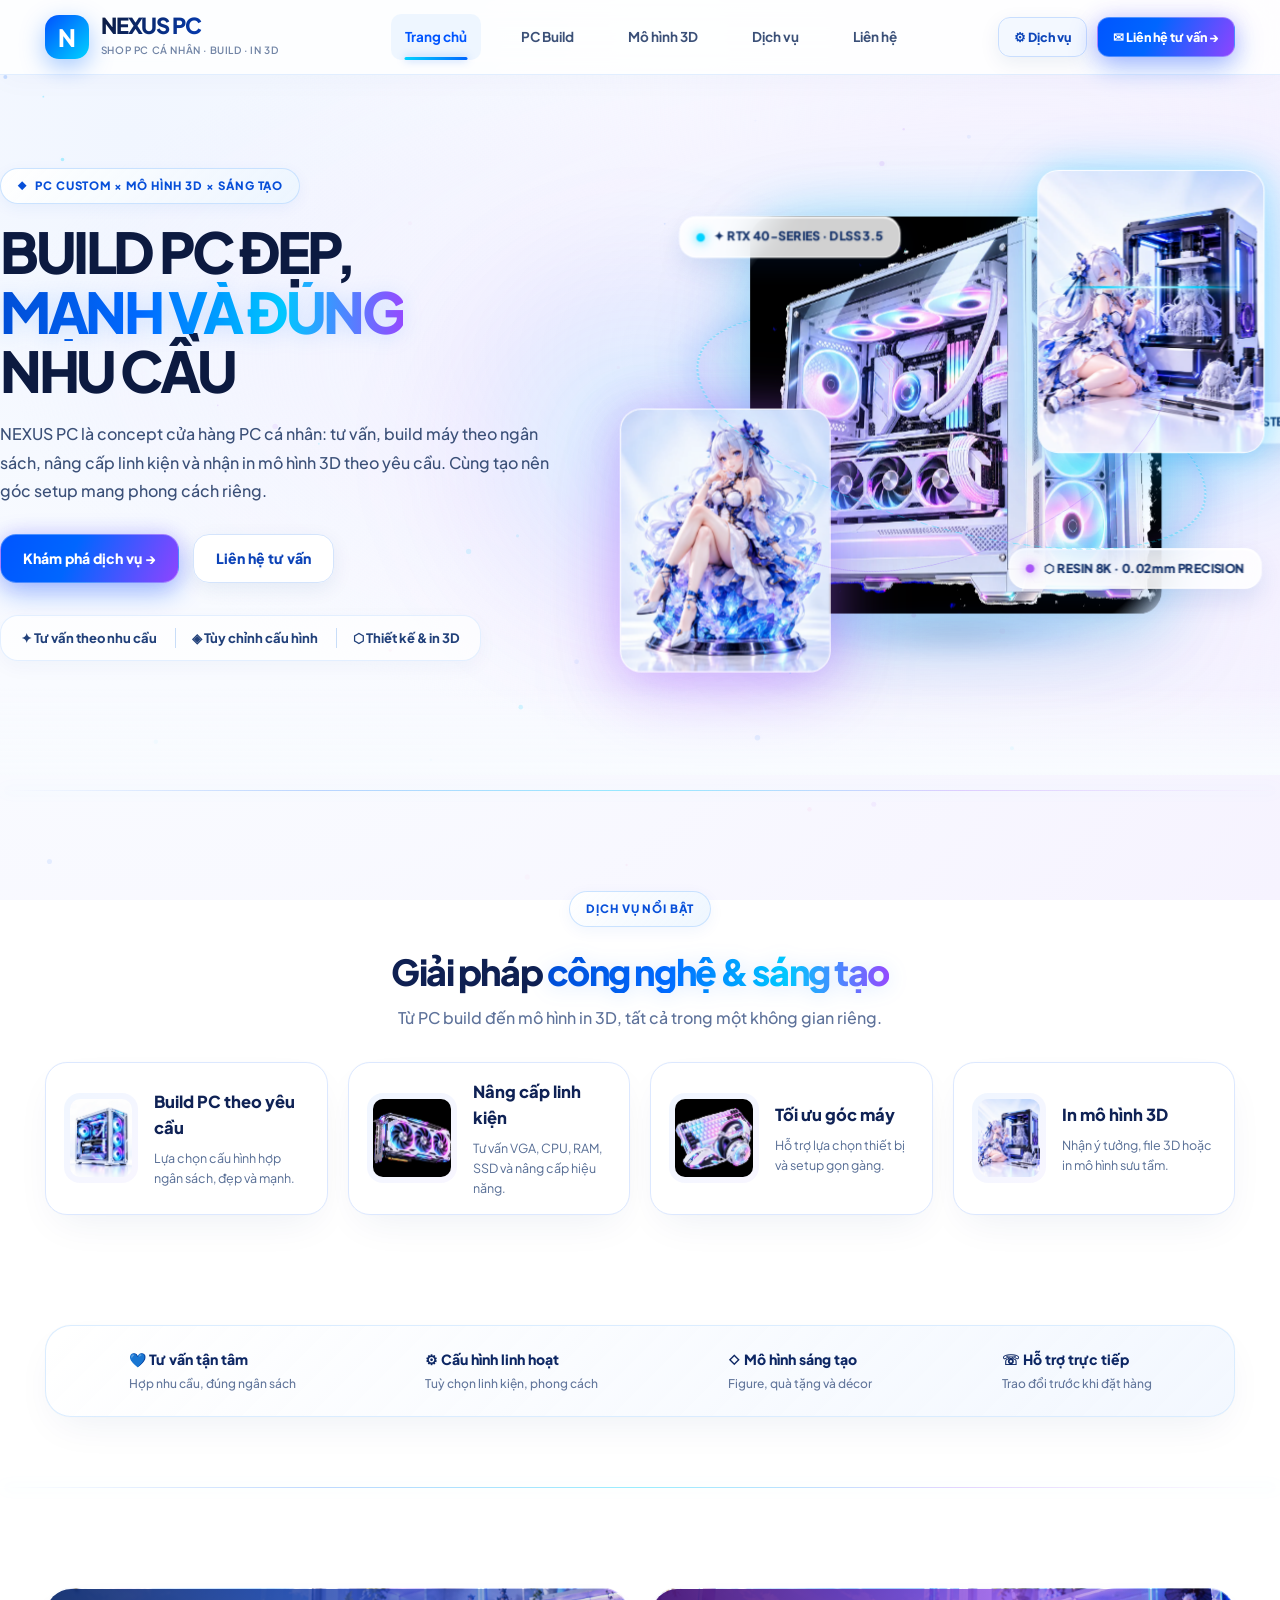
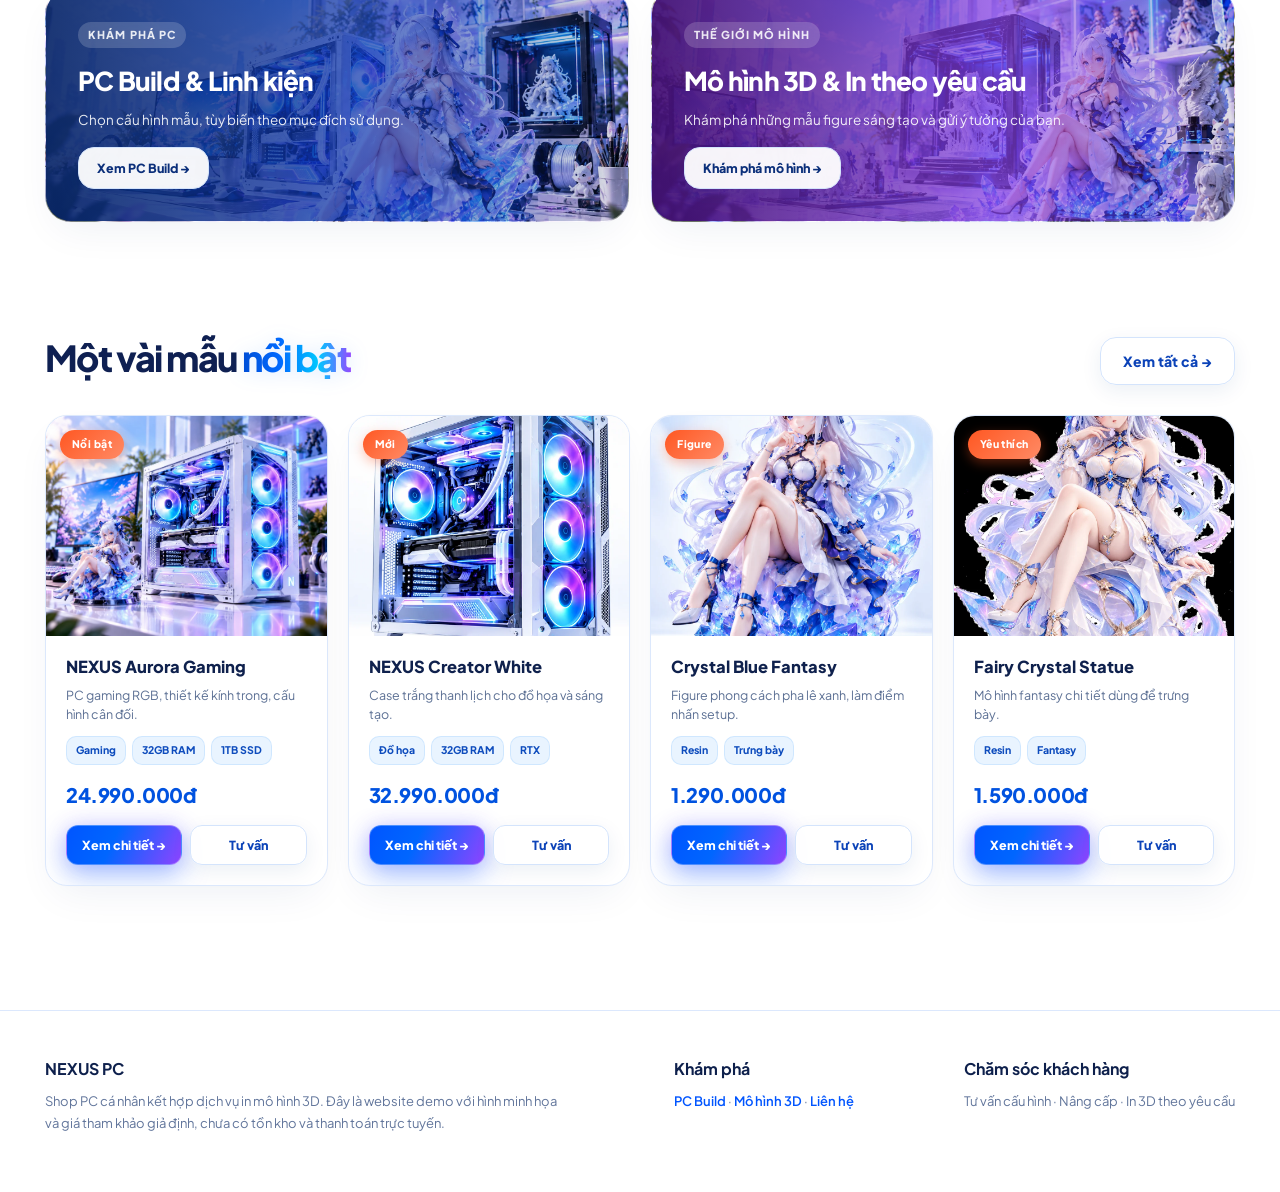
==== index.html @ 9067f003 "first commit" ====
<!doctype html><html lang="vi"><head><meta charset="utf-8"><meta name="viewport" content="width=device-width,initial-scale=1"><title>NEXUS PC | home</title><link rel="stylesheet" href="style.css"></head><body data-page="home"><script src="app.js" defer></script></body></html>
---- style.css ----
@import url('https://fonts.googleapis.com/css2?family=Plus+Jakarta+Sans:wght@400;500;600;700;800;900&family=Inter:wght@400;500;600;700;800&display=swap');

:root {
  --navy: #0d1b3e;
  --blue: #0066ff;
  --cyan: #00d2ff;
  --purple: #9055ff;
  --pink: #f472b6;
  --ink: #111d42;
  --muted: #5e729a;
  --line: #dbe7fb;
  --line-light: rgba(220, 235, 255, 0.7);
  --bg: #f8fbff;
  --white: #ffffff;
  --glass-bg: rgba(255, 255, 255, 0.78);
  --glass-border: rgba(255, 255, 255, 0.9);
  --glow-blue: rgba(0, 102, 255, 0.16);
  --glow-cyan: rgba(0, 210, 255, 0.2);
  --glow-purple: rgba(144, 85, 255, 0.16);
  --card-shadow: 0 16px 40px -12px rgba(18, 54, 116, 0.08), 0 0 1px rgba(18, 54, 116, 0.1);
  --card-hover-shadow: 0 28px 60px -15px rgba(0, 102, 255, 0.18), 0 0 25px rgba(0, 210, 255, 0.15);
}

* {
  box-sizing: border-box;
}

html {
  scroll-behavior: smooth;
}

body {
  margin: 0;
  font: 15px/1.6 'Plus Jakarta Sans', 'Inter', -apple-system, BlinkMacSystemFont, sans-serif;
  color: var(--ink);
  background: radial-gradient(circle at 10% 15%, #f1f6ff 0%, #f9fbff 40%, #f6f3ff 100%);
  background-attachment: fixed;
  overflow-x: hidden;
  position: relative;
  min-height: 100vh;
}

/* Background Canvas & Ambient Light */
#canvasParticles {
  position: fixed;
  top: 0;
  left: 0;
  width: 100%;
  height: 100%;
  pointer-events: none;
  z-index: 0;
  opacity: 0.85;
}

.ambient-spotlight {
  position: fixed;
  top: 0;
  left: 0;
  width: 500px;
  height: 500px;
  border-radius: 50%;
  pointer-events: none;
  background: radial-gradient(circle, rgba(0, 210, 255, 0.12) 0%, rgba(144, 85, 255, 0.06) 45%, transparent 70%);
  transform: translate(-50%, -50%);
  filter: blur(40px);
  z-index: 1;
  transition: opacity 0.5s ease;
  will-change: transform;
}

/* Scroll Progress Bar */
.scroll-progress-bar {
  position: absolute;
  bottom: 0;
  left: 0;
  height: 2.5px;
  width: 0%;
  background: linear-gradient(90deg, #00d2ff, #0066ff, #9055ff, #f472b6);
  z-index: 101;
  transition: width 0.1s ease-out;
  box-shadow: 0 0 10px rgba(0, 210, 255, 0.6);
}

a {
  color: inherit;
  text-decoration: none;
}

button, input, select, textarea {
  font: inherit;
}

button {
  cursor: pointer;
}

button:disabled {
  opacity: 0.5;
  cursor: default;
}

.container {
  max-width: 1480px;
  width: 93%;
  margin: auto;
  position: relative;
  z-index: 2;
}

/* HEADER & NAVBAR */
header {
  position: sticky;
  top: 0;
  z-index: 99;
  background: rgba(255, 255, 255, 0.82);
  backdrop-filter: blur(24px) saturate(180%);
  -webkit-backdrop-filter: blur(24px) saturate(180%);
  border-bottom: 1px solid rgba(220, 235, 255, 0.85);
  transition: all 0.3s ease;
  box-shadow: 0 4px 30px rgba(0, 50, 150, 0.03);
}

header.scrolled {
  background: rgba(255, 255, 255, 0.92);
  box-shadow: 0 10px 35px rgba(0, 60, 180, 0.06);
  border-bottom-color: rgba(200, 225, 255, 0.9);
}

.nav {
  display: flex;
  align-items: center;
  gap: 28px;
  min-height: 74px;
}

.logo {
  display: flex;
  align-items: center;
  gap: 12px;
  min-width: 260px;
  position: relative;
}

.logoicon {
  height: 44px;
  width: 44px;
  border-radius: 14px;
  display: grid;
  place-items: center;
  color: #fff;
  background: linear-gradient(135deg, #0051ff, #00d2ff);
  font-size: 24px;
  font-weight: 900;
  box-shadow: 0 8px 24px rgba(0, 102, 255, 0.35);
  position: relative;
  overflow: hidden;
  transition: transform 0.4s cubic-bezier(0.2, 0.8, 0.2, 1), box-shadow 0.4s ease;
}

.logoicon::after {
  content: '';
  position: absolute;
  top: -50%;
  left: -50%;
  width: 200%;
  height: 200%;
  background: linear-gradient(45deg, transparent, rgba(255, 255, 255, 0.4), transparent);
  transform: rotate(45deg) translateY(-100%);
  transition: transform 0.6s ease;
}

.logo:hover .logoicon {
  transform: scale(1.06) rotate(-3deg);
  box-shadow: 0 12px 30px rgba(0, 102, 255, 0.5);
}

.logo:hover .logoicon::after {
  transform: rotate(45deg) translateY(100%);
}

.logo b {
  display: block;
  font-size: 22px;
  line-height: 1;
  font-weight: 900;
  letter-spacing: -0.05em;
  background: linear-gradient(110deg, #0d1b3e 0%, #0051ff 100%);
  -webkit-background-clip: text;
  background-clip: text;
  color: transparent;
}

.logo small {
  font-size: 10px;
  letter-spacing: 0.06em;
  color: #7184a5;
  white-space: nowrap;
  font-weight: 600;
}

.links {
  display: flex;
  gap: 26px;
  flex: 1;
  align-items: center;
  justify-content: center;
}

.links a {
  font-size: 13.5px;
  font-weight: 700;
  white-space: nowrap;
  padding: 12px 14px;
  border-radius: 10px;
  position: relative;
  color: #3b5078;
  transition: all 0.25s cubic-bezier(0.2, 0.8, 0.2, 1);
}

.links a::after {
  content: '';
  position: absolute;
  left: 50%;
  bottom: 0px;
  width: 0%;
  height: 2.5px;
  border-radius: 3px;
  background: linear-gradient(90deg, #00d2ff, #0066ff);
  transition: all 0.3s cubic-bezier(0.2, 0.8, 0.2, 1);
  transform: translateX(-50%);
}

.links a:hover {
  color: #0055ff;
  background: rgba(235, 245, 255, 0.6);
}

.links a:hover::after {
  width: 60%;
}

.links a.active {
  color: #0055ff;
  background: rgba(235, 245, 255, 0.85);
}

.links a.active::after {
  width: 70%;
  box-shadow: 0 0 8px rgba(0, 102, 255, 0.4);
}

.nav-actions {
  display: flex;
  gap: 10px;
  align-items: center;
}

/* BUTTONS & PILLS */
.btn, .pill {
  display: inline-flex;
  gap: 10px;
  align-items: center;
  justify-content: center;
  border-radius: 16px;
  padding: 12px 22px;
  font-weight: 800;
  font-size: 14px;
  border: 1px solid #d4e4fc;
  color: #0c43b8;
  background: rgba(255, 255, 255, 0.95);
  box-shadow: 0 6px 20px rgba(18, 60, 130, 0.08);
  transition: all 0.35s cubic-bezier(0.16, 1, 0.3, 1);
  white-space: nowrap;
  position: relative;
  overflow: hidden;
}

.btn::before, .pill::before {
  content: '';
  position: absolute;
  top: 0;
  left: -100%;
  width: 60%;
  height: 100%;
  background: linear-gradient(90deg, transparent, rgba(255, 255, 255, 0.6), transparent);
  transform: skewX(-25deg);
  transition: left 0.75s ease;
}

.btn:hover::before, .pill:hover::before {
  left: 150%;
}

.btn.primary {
  border: 1px solid rgba(255, 255, 255, 0.3);
  color: #fff;
  background: linear-gradient(115deg, #0055ff 0%, #0066ff 40%, #8e44ff 100%);
  box-shadow: 0 10px 28px rgba(0, 90, 255, 0.35), 0 0 20px rgba(142, 68, 255, 0.2);
}

.btn.primary:hover {
  transform: translateY(-3px) scale(1.02);
  box-shadow: 0 16px 36px rgba(0, 90, 255, 0.45), 0 0 28px rgba(142, 68, 255, 0.35);
  background: linear-gradient(115deg, #004ee6 0%, #0060f6 40%, #9a54ff 100%);
}

.btn.secondary {
  background: rgba(243, 248, 255, 0.95);
  color: #0d46ba;
  border-color: #c9defe;
}

.btn.secondary:hover {
  background: #ffffff;
  border-color: #0066ff;
  color: #0052e0;
  box-shadow: 0 10px 25px rgba(0, 102, 255, 0.15);
  transform: translateY(-2px);
}

.btn:hover, .pill:hover {
  transform: translateY(-3px);
  box-shadow: 0 12px 28px rgba(20, 75, 175, 0.16);
}

.small {
  padding: 9px 15px;
  font-size: 12.5px;
  border-radius: 12px;
}

.rounded {
  border-radius: 40px;
}

/* TYPOGRAPHY */
h1, h2, h3, h4, p {
  margin-top: 0;
}

h1 {
  font-weight: 900;
  letter-spacing: -0.06em;
  line-height: 1.05;
  font-size: clamp(38px, 4.4vw, 68px);
  margin-bottom: 20px;
  color: #0c1a40;
}

h1 .gradient, h2 .gradient {
  background: linear-gradient(90deg, #004ed6 0%, #006aff 35%, #00c8ff 70%, #944aff 100%);
  -webkit-background-clip: text;
  background-clip: text;
  color: transparent;
  display: inline-block;
  filter: drop-shadow(0 2px 10px rgba(0, 106, 255, 0.15));
}

h2 {
  font-size: clamp(28px, 2.8vw, 44px);
  font-weight: 900;
  line-height: 1.15;
  letter-spacing: -0.04em;
  margin: 6px 0 12px;
  color: #0f2052;
}

.eyebrow {
  display: inline-flex;
  align-items: center;
  gap: 7px;
  font-size: 11.5px;
  font-weight: 800;
  letter-spacing: 0.08em;
  color: #074fd9;
  background: linear-gradient(135deg, rgba(255, 255, 255, 0.95), rgba(235, 245, 255, 0.85));
  border: 1px solid rgba(190, 220, 255, 0.8);
  padding: 8px 16px;
  border-radius: 30px;
  margin-bottom: 18px;
  box-shadow: 0 4px 15px rgba(0, 80, 220, 0.06);
  backdrop-filter: blur(10px);
}

/* HERO SECTION - 3D ANTI-GRAVITY SHOWCASE */
.hero {
  position: relative;
  min-height: 680px;
  display: flex;
  align-items: center;
  overflow: hidden;
  background: radial-gradient(ellipse at 80% 40%, rgba(215, 238, 255, 0.6) 0%, rgba(240, 235, 255, 0.4) 40%, rgba(248, 251, 255, 0) 70%);
}

.hero::after {
  content: '';
  position: absolute;
  bottom: 0;
  left: 0;
  right: 0;
  height: 90px;
  background: linear-gradient(to top, var(--bg) 0%, transparent 100%);
  pointer-events: none;
  z-index: 4;
}

.hero.inner {
  min-height: 380px;
  background-size: cover;
  background-position: center;
}

.hero.inner::before {
  content: '';
  position: absolute;
  inset: 0;
  background: linear-gradient(90deg, #f8fbfff5 0%, #f8fbffdd 40%, rgba(255, 255, 255, 0.4) 100%);
  z-index: 1;
}

.hero-content {
  position: relative;
  z-index: 3;
  width: 100%;
  display: grid;
  grid-template-columns: 1.05fr 1.15fr;
  align-items: center;
  gap: 40px;
  min-height: inherit;
  padding: 50px 0 70px;
}

.hero.inner .hero-content {
  display: block;
}

.hero-copy {
  max-width: 620px;
  position: relative;
  z-index: 5;
}

.hero-copy > p {
  font-size: 16px;
  max-width: 580px;
  color: #3b5078;
  font-weight: 500;
  line-height: 1.8;
  margin-bottom: 24px;
}

.hero-actions {
  display: flex;
  gap: 14px;
  flex-wrap: wrap;
  margin: 28px 0 32px;
}

.metrics {
  display: flex;
  gap: 16px;
  flex-wrap: wrap;
  background: rgba(255, 255, 255, 0.65);
  backdrop-filter: blur(12px);
  border: 1px solid rgba(220, 235, 255, 0.8);
  padding: 12px 20px;
  border-radius: 18px;
  box-shadow: 0 6px 20px rgba(0, 50, 150, 0.04);
  width: fit-content;
}

.metric {
  padding-right: 18px;
  border-right: 1px solid #c8ddf8;
  color: #21407a;
  font-weight: 750;
  font-size: 13px;
  display: flex;
  align-items: center;
  gap: 6px;
}

.metric:last-child {
  border: 0;
  padding-right: 0;
}

/* 3D STAGE & FLOATING OBJECTS */
.hero-stage-wrapper {
  position: relative;
  width: 100%;
  height: 580px;
  perspective: 1400px;
  display: flex;
  align-items: center;
  justify-content: center;
  user-select: none;
}

.hero-3d-scene {
  position: relative;
  width: 100%;
  height: 100%;
  transform-style: preserve-3d;
  transition: transform 0.2s cubic-bezier(0.2, 0.8, 0.2, 1);
  will-change: transform;
}

/* Orbital Rings & Ambient Energy */
.orbit-halo {
  position: absolute;
  top: 50%;
  left: 50%;
  transform: translate(-50%, -50%) rotateX(68deg) rotateY(15deg);
  width: 520px;
  height: 520px;
  border-radius: 50%;
  border: 2px dashed rgba(0, 210, 255, 0.35);
  box-shadow: 0 0 40px rgba(0, 102, 255, 0.15), inset 0 0 30px rgba(144, 85, 255, 0.15);
  animation: orbitRotate 28s linear infinite;
  pointer-events: none;
}

.orbit-halo-2 {
  position: absolute;
  top: 50%;
  left: 50%;
  transform: translate(-50%, -50%) rotateX(55deg) rotateY(-20deg);
  width: 440px;
  height: 440px;
  border-radius: 50%;
  border: 1.5px solid rgba(144, 85, 255, 0.3);
  animation: orbitRotateRev 22s linear infinite;
  pointer-events: none;
}

.pedestal-glow {
  position: absolute;
  top: 65%;
  left: 50%;
  transform: translate(-50%, -50%);
  width: 380px;
  height: 140px;
  border-radius: 50%;
  background: radial-gradient(ellipse at center, rgba(0, 210, 255, 0.35) 0%, rgba(0, 102, 255, 0.2) 40%, rgba(144, 85, 255, 0.1) 60%, transparent 75%);
  filter: blur(25px);
  pointer-events: none;
  animation: pulseGlow 5s ease-in-out infinite;
}

@keyframes orbitRotate {
  0% { transform: translate(-50%, -50%) rotateX(68deg) rotateY(15deg) rotateZ(0deg); }
  100% { transform: translate(-50%, -50%) rotateX(68deg) rotateY(15deg) rotateZ(360deg); }
}

@keyframes orbitRotateRev {
  0% { transform: translate(-50%, -50%) rotateX(55deg) rotateY(-20deg) rotateZ(360deg); }
  100% { transform: translate(-50%, -50%) rotateX(55deg) rotateY(-20deg) rotateZ(0deg); }
}

@keyframes pulseGlow {
  0%, 100% { opacity: 0.6; transform: translate(-50%, -50%) scale(1); }
  50% { opacity: 0.95; transform: translate(-50%, -50%) scale(1.15); }
}

/* Floating Object 1: PC White RGB (Centerpiece) */
.stage-pc {
  position: absolute;
  top: 50%;
  left: 50%;
  transform: translate(-50%, -50%) translateZ(40px);
  width: 400px;
  z-index: 10;
  filter: drop-shadow(0 25px 45px rgba(0, 70, 180, 0.2)) drop-shadow(0 0 25px rgba(0, 210, 255, 0.3));
  animation: floatPC 6.5s ease-in-out infinite;
  pointer-events: auto;
  transition: filter 0.4s ease;
}

.stage-pc:hover {
  filter: drop-shadow(0 30px 50px rgba(0, 70, 180, 0.28)) drop-shadow(0 0 35px rgba(0, 210, 255, 0.5));
}

.stage-pc img {
  width: 100%;
  height: auto;
  display: block;
  border-radius: 22px;
  mask-image: radial-gradient(circle at center, black 88%, transparent 100%);
  -webkit-mask-image: radial-gradient(circle at center, black 88%, transparent 100%);
}

.pc-shadow {
  position: absolute;
  bottom: -35px;
  left: 50%;
  transform: translateX(-50%);
  width: 270px;
  height: 32px;
  border-radius: 50%;
  background: radial-gradient(ellipse at center, rgba(10, 45, 110, 0.24) 0%, rgba(0, 102, 255, 0.1) 50%, transparent 80%);
  filter: blur(12px);
  animation: shadowPulsePC 6.5s ease-in-out infinite;
  pointer-events: none;
}

@keyframes floatPC {
  0%, 100% { transform: translate(-50%, -50%) translateZ(40px) translateY(0px) rotate(0deg); }
  50% { transform: translate(-50%, -50%) translateZ(40px) translateY(-22px) rotate(1.2deg); }
}

@keyframes shadowPulsePC {
  0%, 100% { transform: translateX(-50%) scale(1); opacity: 0.6; }
  50% { transform: translateX(-50%) scale(0.78); opacity: 0.28; }
}

/* Floating Object 2: 3D Printer (Top Right) */
.stage-printer {
  position: absolute;
  top: 10%;
  right: 5%;
  width: 215px;
  z-index: 12;
  filter: drop-shadow(0 20px 35px rgba(0, 150, 255, 0.24)) drop-shadow(0 0 15px rgba(0, 210, 255, 0.3));
  animation: floatPrinter 7.5s ease-in-out infinite 0.7s;
  transform: translateZ(75px);
  pointer-events: auto;
  transition: transform 0.4s ease;
}

.stage-printer img {
  width: 100%;
  height: auto;
  border-radius: 20px;
  border: 1.5px solid rgba(255, 255, 255, 0.9);
  background: rgba(255, 255, 255, 0.5);
  backdrop-filter: blur(10px);
}

.laser-beam {
  position: absolute;
  top: 40%;
  left: 10%;
  right: 10%;
  height: 2px;
  background: linear-gradient(90deg, transparent, #00d2ff, #ffffff, #00d2ff, transparent);
  box-shadow: 0 0 14px #00d2ff, 0 0 5px #ffffff;
  animation: laserScan 2.5s ease-in-out infinite alternate;
  pointer-events: none;
}

@keyframes floatPrinter {
  0%, 100% { transform: translateZ(75px) translateY(0px) rotate(-1deg); }
  50% { transform: translateZ(75px) translateY(-18px) rotate(2deg); }
}

@keyframes laserScan {
  0% { top: 25%; opacity: 0.4; }
  100% { top: 75%; opacity: 0.95; }
}

/* Floating Object 3: Figure Mascot (Bottom Left Foreground) */
.stage-figure {
  position: absolute;
  bottom: 8%;
  left: 2%;
  width: 195px;
  z-index: 15;
  filter: drop-shadow(0 22px 38px rgba(144, 85, 255, 0.28)) drop-shadow(0 0 20px rgba(168, 85, 247, 0.3));
  animation: floatFigure 5.8s ease-in-out infinite 1.4s;
  transform: translateZ(105px);
  pointer-events: auto;
}

.stage-figure img {
  width: 100%;
  height: auto;
  border-radius: 20px;
  border: 1.5px solid rgba(255, 255, 255, 0.95);
  background: rgba(255, 255, 255, 0.6);
  backdrop-filter: blur(12px);
}

@keyframes floatFigure {
  0%, 100% { transform: translateZ(100px) translateY(0px) rotate(1deg); }
  50% { transform: translateZ(100px) translateY(-20px) rotate(-2deg); }
}

/* Floating Glass Badges */
.glass-badge {
  position: absolute;
  padding: 9px 15px;
  border-radius: 16px;
  background: rgba(255, 255, 255, 0.82);
  backdrop-filter: blur(16px);
  -webkit-backdrop-filter: blur(16px);
  border: 1px solid rgba(255, 255, 255, 0.95);
  box-shadow: 0 10px 25px rgba(0, 70, 180, 0.12), inset 0 1px 0 rgba(255, 255, 255, 1);
  display: flex;
  align-items: center;
  gap: 9px;
  font-size: 11.5px;
  font-weight: 800;
  color: #123068;
  z-index: 20;
  white-space: nowrap;
  pointer-events: auto;
  transition: transform 0.3s cubic-bezier(0.2, 0.8, 0.2, 1), box-shadow 0.3s ease;
}

.glass-badge:hover {
  transform: scale(1.08) translateZ(120px) !important;
  box-shadow: 0 16px 35px rgba(0, 102, 255, 0.22);
}

.status-dot {
  width: 8px;
  height: 8px;
  border-radius: 50%;
  background: #00d2ff;
  box-shadow: 0 0 10px #00d2ff;
  animation: pulseDot 2s infinite;
}

.status-dot.purple {
  background: #a855f7;
  box-shadow: 0 0 10px #a855f7;
}

.status-dot.green {
  background: #10b981;
  box-shadow: 0 0 10px #10b981;
}

@keyframes pulseDot {
  0%, 100% { opacity: 0.6; transform: scale(0.9); }
  50% { opacity: 1; transform: scale(1.25); }
}

.badge-1 {
  top: 18%;
  left: 10%;
  transform: translateZ(85px);
  animation: floatBadge1 6s ease-in-out infinite 0.2s;
}

.badge-2 {
  bottom: 22%;
  right: 6%;
  transform: translateZ(90px);
  animation: floatBadge2 6.8s ease-in-out infinite 1s;
}

.badge-3 {
  top: 48%;
  right: -2%;
  transform: translateZ(60px);
  animation: floatBadge3 7.2s ease-in-out infinite 0.5s;
}

@keyframes floatBadge1 {
  0%, 100% { transform: translateZ(85px) translateY(0px); }
  50% { transform: translateZ(85px) translateY(-14px); }
}

@keyframes floatBadge2 {
  0%, 100% { transform: translateZ(90px) translateY(0px); }
  50% { transform: translateZ(90px) translateY(-16px); }
}

@keyframes floatBadge3 {
  0%, 100% { transform: translateZ(60px) translateY(0px); }
  50% { transform: translateZ(60px) translateY(-12px); }
}

/* SECTION STYLES & CINEMATIC REVEAL */
.section {
  padding: 55px 0;
  position: relative;
  z-index: 2;
}

.section.center {
  text-align: center;
}

.section-sub {
  color: var(--muted);
  margin: 8px 0 32px;
  font-size: 16px;
  font-weight: 500;
}

/* Section divider beam */
.section-beam {
  width: 100%;
  height: 1px;
  background: linear-gradient(90deg, transparent, rgba(0, 102, 255, 0.25), rgba(0, 210, 255, 0.4), rgba(144, 85, 255, 0.25), transparent);
  margin: 15px auto 45px;
  box-shadow: 0 0 15px rgba(0, 210, 255, 0.2);
}

.surface {
  border: 1px solid rgba(224, 236, 255, 0.85);
  border-radius: 26px;
  background: rgba(255, 255, 255, 0.84);
  box-shadow: var(--card-shadow);
  backdrop-filter: blur(20px);
  -webkit-backdrop-filter: blur(20px);
  transition: transform 0.4s cubic-bezier(0.16, 1, 0.3, 1), box-shadow 0.4s ease, border-color 0.4s ease;
  position: relative;
  overflow: hidden;
}

/* Spotlight shine effect on cards */
.surface::after, .service::after, .product::after {
  content: '';
  position: absolute;
  top: var(--mouse-y, -1000px);
  left: var(--mouse-x, -1000px);
  width: 400px;
  height: 400px;
  background: radial-gradient(circle, rgba(255, 255, 255, 0.5) 0%, rgba(0, 210, 255, 0.08) 35%, transparent 70%);
  transform: translate(-50%, -50%);
  pointer-events: none;
  opacity: 0;
  transition: opacity 0.3s ease;
  z-index: 3;
}

.surface:hover::after, .service:hover::after, .product:hover::after {
  opacity: 1;
}

.title-row {
  display: flex;
  align-items: center;
  justify-content: space-between;
  gap: 14px;
  margin-bottom: 24px;
}

.title-row p {
  color: var(--muted);
  margin: 0;
}

/* GRIDS */
.grid4 {
  display: grid;
  grid-template-columns: repeat(4, minmax(0, 1fr));
  gap: 20px;
}

.grid3 {
  display: grid;
  grid-template-columns: repeat(3, minmax(0, 1fr));
  gap: 22px;
}

/* SERVICES CARD */
.service {
  display: flex;
  gap: 16px;
  align-items: center;
  text-align: left;
  padding: 16px 18px;
  border-radius: 22px;
  background: rgba(255, 255, 255, 0.88);
  min-height: 140px;
  border: 1px solid #dce8ff;
  box-shadow: var(--card-shadow);
  backdrop-filter: blur(16px);
  transition: transform 0.35s cubic-bezier(0.16, 1, 0.3, 1), box-shadow 0.35s ease, border-color 0.35s ease;
  position: relative;
  overflow: hidden;
  transform-style: preserve-3d;
}

.service:hover {
  transform: translateY(-8px) scale(1.015);
  box-shadow: var(--card-hover-shadow);
  border-color: rgba(0, 150, 255, 0.4);
}

.service img {
  width: 96px;
  height: 90px;
  object-fit: contain;
  border-radius: 16px;
  background: linear-gradient(135deg, #f0f6ff, #f8f6ff);
  padding: 6px;
  transition: transform 0.4s ease;
}

.service:hover img {
  transform: scale(1.1) rotate(-3deg);
}

.service h3 {
  font-size: 16.5px;
  margin: 0 0 6px;
  color: #0f2255;
  font-weight: 800;
}

.service p {
  font-size: 12.5px;
  line-height: 1.6;
  color: #556c94;
  margin: 0;
}

/* FEATURE STRIP */
.feature-strip {
  padding: 22px 30px;
  display: flex;
  justify-content: space-around;
  gap: 24px;
  flex-wrap: wrap;
  background: linear-gradient(135deg, rgba(255, 255, 255, 0.95), rgba(240, 246, 255, 0.8));
  border: 1px solid rgba(215, 235, 255, 0.9);
}

.feature-strip div {
  font-size: 14px;
  font-weight: 800;
  color: #0d2764;
  display: flex;
  flex-direction: column;
  gap: 4px;
}

.feature-strip span {
  display: block;
  font-size: 12px;
  color: #63779c;
  font-weight: 500;
}

/* BANNER PROMOS */
.banner-row {
  display: grid;
  grid-template-columns: 1fr 1fr;
  gap: 22px;
}

.promo {
  border-radius: 26px;
  min-height: 230px;
  background-size: cover;
  background-position: center;
  position: relative;
  overflow: hidden;
  color: #fff;
  padding: 32px;
  display: flex;
  align-items: flex-end;
  border: 1px solid rgba(255, 255, 255, 0.4);
  box-shadow: var(--card-shadow);
  transition: transform 0.45s cubic-bezier(0.16, 1, 0.3, 1), box-shadow 0.45s ease;
}

.promo:hover {
  transform: translateY(-6px) scale(1.015);
  box-shadow: 0 25px 50px rgba(10, 40, 110, 0.22);
}

.promo::before {
  content: '';
  position: absolute;
  inset: 0;
  background: linear-gradient(90deg, rgba(8, 38, 105, 0.92) 0%, rgba(15, 55, 175, 0.72) 55%, rgba(0, 0, 0, 0.1) 100%);
  transition: opacity 0.4s ease;
}

.promo:nth-child(2)::before {
  background: linear-gradient(90deg, rgba(65, 15, 115, 0.94) 0%, rgba(135, 65, 230, 0.72) 60%, rgba(0, 0, 0, 0.1) 100%);
}

.promo:hover::before {
  opacity: 0.88;
}

.promo > div {
  position: relative;
  z-index: 2;
}

.promo small {
  font-size: 11px;
  font-weight: 800;
  letter-spacing: 0.1em;
  opacity: 0.9;
  display: inline-block;
  margin-bottom: 6px;
  background: rgba(255, 255, 255, 0.2);
  padding: 4px 10px;
  border-radius: 20px;
  backdrop-filter: blur(8px);
}

.promo h3 {
  font-size: 26px;
  margin: 6px 0 8px;
  font-weight: 900;
  letter-spacing: -0.03em;
}

.promo p {
  font-size: 13.5px;
  max-width: 420px;
  line-height: 1.6;
  opacity: 0.9;
  margin-bottom: 16px;
}

.promo .pill {
  font-size: 12.5px;
  padding: 10px 18px;
  background: rgba(255, 255, 255, 0.95);
  color: #0b2f7a;
}

/* PRODUCT CARD & 3D TILT */
.product-grid {
  display: grid;
  grid-template-columns: repeat(3, minmax(0, 1fr));
  gap: 20px;
}

.product {
  overflow: hidden;
  background: rgba(255, 255, 255, 0.9);
  border: 1px solid #dce8fc;
  border-radius: 22px;
  box-shadow: var(--card-shadow);
  backdrop-filter: blur(15px);
  transition: transform 0.4s cubic-bezier(0.16, 1, 0.3, 1), box-shadow 0.4s ease, border-color 0.4s ease;
  position: relative;
  transform-style: preserve-3d;
}

.product:hover {
  transform: translateY(-8px) scale(1.015);
  box-shadow: var(--card-hover-shadow);
  border-color: rgba(0, 102, 255, 0.35);
}

.product figure {
  margin: 0;
  height: 220px;
  background: linear-gradient(150deg, #f2f7ff 0%, #edf2ff 100%);
  overflow: hidden;
  position: relative;
}

.product img {
  width: 100%;
  height: 100%;
  object-fit: cover;
  transition: transform 0.65s cubic-bezier(0.16, 1, 0.3, 1);
}

.product:hover img {
  transform: scale(1.08) translateY(-3px);
}

.product-info {
  padding: 18px 20px 20px;
  position: relative;
  z-index: 2;
}

.product h3 {
  font-size: 16.5px;
  margin: 0 0 6px;
  font-weight: 800;
  color: #0f214d;
}

.product p {
  font-size: 12.5px;
  color: #5c7094;
  margin: 0 0 12px;
  line-height: 1.5;
}

.price {
  font-size: 20px;
  color: #0052e0;
  font-weight: 900;
  letter-spacing: -0.02em;
}

.tags {
  display: flex;
  flex-wrap: wrap;
  gap: 6px;
  margin: 10px 0 14px;
}

.tag {
  border-radius: 10px;
  background: rgba(230, 242, 255, 0.85);
  border: 1px solid rgba(195, 225, 255, 0.7);
  padding: 5px 9px;
  font-size: 10.5px;
  color: #0e4cbd;
  font-weight: 750;
}

.product-actions {
  display: flex;
  gap: 8px;
  margin-top: 14px;
}

.product-actions .btn {
  flex: 1;
}

.badge {
  position: absolute;
  top: 14px;
  left: 14px;
  background: linear-gradient(135deg, #ff5722, #ff8a65);
  color: #fff;
  padding: 6px 12px;
  border-radius: 20px;
  font-size: 10.5px;
  font-weight: 800;
  letter-spacing: 0.04em;
  z-index: 5;
  box-shadow: 0 4px 12px rgba(255, 87, 34, 0.35);
}

/* CATALOG PAGE */
.chip {
  border: 1px solid #dce8ff;
  background: rgba(255, 255, 255, 0.9);
  padding: 10px 20px;
  border-radius: 50px;
  color: #173f8a;
  font-weight: 800;
  font-size: 13px;
  cursor: pointer;
  transition: all 0.3s ease;
  box-shadow: 0 4px 12px rgba(0, 50, 150, 0.04);
}

.chip:hover {
  border-color: #0066ff;
  color: #0052e0;
  transform: translateY(-2px);
}

.pill.active, .chip.active {
  background: linear-gradient(110deg, #0055ff, #8e44ff);
  color: #fff;
  border-color: transparent;
  box-shadow: 0 6px 18px rgba(0, 102, 255, 0.35);
}

.filters {
  display: flex;
  gap: 10px;
  flex-wrap: wrap;
  margin: 25px 0 20px;
}

.catalog-layout {
  display: grid;
  grid-template-columns: 260px 1fr;
  gap: 22px;
}

.sidebar {
  padding: 22px;
  align-self: start;
}

.sidebar h3 {
  font-size: 16px;
  margin: 0 0 15px;
  font-weight: 800;
  color: #0d214d;
}

.sidebar label {
  display: block;
  font-size: 12.5px;
  font-weight: 700;
  color: #374e78;
  margin: 12px 0 6px;
}

.sidebar input[type=number], .form-field {
  width: 100%;
  padding: 12px 14px;
  border: 1px solid #d8e6fc;
  border-radius: 14px;
  background: #f9fbff;
  color: #122d5a;
  font-size: 14px;
  transition: all 0.25s ease;
}

.sidebar input[type=number]:focus, .form-field:focus {
  outline: none;
  border-color: #0066ff;
  box-shadow: 0 0 0 3px rgba(0, 102, 255, 0.15);
  background: #ffffff;
}

/* PRODUCT DETAIL */
.detail-layout {
  display: grid;
  grid-template-columns: 1fr 1fr 350px;
  gap: 24px;
  padding: 25px 0;
}

.detail-photo {
  min-height: 480px;
  overflow: hidden;
  border-radius: 26px;
  border: 1px solid #dae7fc;
  box-shadow: var(--card-shadow);
}

.detail-photo img {
  width: 100%;
  height: 480px;
  object-fit: cover;
  transition: transform 0.5s ease;
}

.detail-photo:hover img {
  transform: scale(1.04);
}

.thumbs {
  display: flex;
  gap: 12px;
  margin-top: 14px;
}

.thumbs button {
  padding: 0;
  border: 2px solid #dbe8ff;
  border-radius: 14px;
  overflow: hidden;
  width: 85px;
  height: 70px;
  background: #fff;
  transition: all 0.3s ease;
}

.thumbs button:hover {
  transform: translateY(-2px);
  border-color: #7ab2ff;
}

.thumbs button.active {
  border-color: #005eff;
  box-shadow: 0 4px 15px rgba(0, 102, 255, 0.25);
}

.thumbs img {
  width: 100%;
  height: 100%;
  object-fit: cover;
}

.detail-main h1 {
  font-size: 36px;
  letter-spacing: -0.04em;
  color: #0d1e48;
}

.config {
  padding: 22px;
  margin-top: 24px;
}

.config label {
  display: block;
  font-weight: 800;
  font-size: 13px;
  color: #243d68;
  margin: 14px 0 6px;
}

.config select {
  width: 100%;
  padding: 12px;
  border: 1px solid #d8e6fc;
  border-radius: 12px;
  background: #f9fbff;
  color: #122d5a;
}

.purchase {
  padding: 26px;
  align-self: start;
}

.purchase .price {
  font-size: 32px;
  margin: 8px 0 14px;
}

.purchase .btn {
  width: 100%;
  margin: 8px 0;
}

.specs {
  margin: 30px 0;
  padding: 26px;
}

.spec-row {
  display: flex;
  justify-content: space-between;
  border-bottom: 1px solid #e8edfb;
  padding: 14px 0;
  font-size: 13.5px;
}

.spec-row:last-child {
  border: 0;
}

/* CONTACT PAGE */
.contact-grid {
  display: grid;
  grid-template-columns: 1.3fr 0.9fr;
  gap: 24px;
}

.form-panel {
  padding: 30px;
}

.form-grid {
  display: grid;
  grid-template-columns: 1fr 1fr;
  gap: 16px;
}

.form-panel label {
  display: block;
  font-size: 12.5px;
  font-weight: 800;
  color: #213c6a;
  margin: 14px 0 6px;
}

.form-panel textarea {
  min-height: 140px;
  resize: vertical;
}

.form-panel button {
  margin-top: 20px;
}

.contact-card {
  padding: 22px;
  margin-bottom: 15px;
  transition: transform 0.35s ease, box-shadow 0.35s ease;
}

.contact-card:hover {
  transform: translateY(-4px);
  box-shadow: var(--card-hover-shadow);
  border-color: rgba(0, 102, 255, 0.3);
}

.contact-card h3 {
  margin: 4px 0 6px;
  font-size: 17.5px;
  color: #0f2355;
  font-weight: 800;
}

.contact-card p {
  font-size: 13px;
  color: var(--muted);
  line-height: 1.6;
}

/* FOOTER */
.foot {
  margin-top: 70px;
  padding: 45px 0;
  background: rgba(255, 255, 255, 0.9);
  backdrop-filter: blur(20px);
  border-top: 1px solid #dce8fd;
  position: relative;
  z-index: 2;
}

.footer-flex {
  display: flex;
  gap: 36px;
  justify-content: space-between;
  flex-wrap: wrap;
}

.foot b {
  color: #0e204c;
  font-size: 16px;
  display: block;
  margin-bottom: 8px;
}

.foot p {
  color: #61759b;
  max-width: 520px;
  font-size: 13px;
  line-height: 1.7;
}

.foot a {
  color: #0055ff;
  font-weight: 600;
  transition: color 0.2s;
}

.foot a:hover {
  color: #8e44ff;
  text-decoration: underline;
}

/* CINEMATIC REVEAL ANIMATIONS */
.reveal {
  opacity: 0;
  transform: translateY(45px) scale(0.97);
  transition: opacity 0.85s cubic-bezier(0.16, 1, 0.3, 1), transform 0.85s cubic-bezier(0.16, 1, 0.3, 1);
  will-change: opacity, transform;
}

.reveal.visible {
  opacity: 1;
  transform: none;
}

.full-button {
  width: 100%;
}

.empty {
  padding: 40px;
  color: #56719d;
  text-align: center;
}

.muted {
  color: var(--muted);
}

/* RESPONSIVE DESIGN */
@media (max-width: 1200px) {
  .nav { gap: 16px; }
  .logo { min-width: 220px; }
  .links { gap: 16px; }
  .nav-actions .secondary { display: none; }
  .hero-content { grid-template-columns: 1fr 1fr; gap: 20px; }
  .hero-stage-wrapper { height: 500px; }
  .stage-pc { width: 320px; }
  .stage-printer { width: 170px; }
  .stage-figure { width: 150px; }
  .detail-layout { grid-template-columns: 1fr 1fr; }
  .purchase { grid-column: 2; }
  .grid4 { grid-template-columns: repeat(2, 1fr); }
  .product-grid { grid-template-columns: repeat(2, 1fr); }
}

@media (max-width: 900px) {
  .hero-content {
    grid-template-columns: 1fr;
    text-align: center;
    padding: 30px 0 50px;
  }
  .hero-copy {
    margin: 0 auto;
  }
  .hero-actions, .metrics {
    justify-content: center;
    margin-left: auto;
    margin-right: auto;
  }
  .hero-stage-wrapper {
    height: 440px;
  }
  .stage-pc { width: 280px; }
  .stage-printer { width: 140px; right: 0; top: 5%; }
  .stage-figure { width: 130px; left: 0; bottom: 5%; }
  .orbit-halo { width: 380px; height: 380px; }
  .catalog-layout, .contact-grid, .detail-layout { grid-template-columns: 1fr; }
  .purchase { grid-column: auto; }
  .grid3, .banner-row { grid-template-columns: 1fr; }
  .sidebar { display: flex; gap: 16px; flex-wrap: wrap; }
  .sidebar h3 { width: 100%; }
}

@media (max-width: 800px) {
  .nav {
    flex-wrap: wrap;
    min-height: 72px;
    padding: 10px 0;
  }
  .links {
    width: 100%;
    order: 3;
    overflow-x: auto;
    justify-content: flex-start;
    padding-bottom: 6px;
  }
  .links a { padding: 8px 12px; }
  .nav-actions { margin-left: auto; }
}

@media (max-width: 580px) {
  .container { width: 92%; }
  h1 { font-size: 34px; }
  .hero-copy > p { font-size: 14px; }
  .hero-stage-wrapper { height: 360px; }
  .stage-pc { width: 220px; }
  .stage-printer { width: 110px; }
  .stage-figure { width: 100px; }
  .badge-1, .badge-2, .badge-3 { font-size: 10px; padding: 6px 10px; }
  .grid4, .product-grid, .form-grid { grid-template-columns: 1fr; }
  .feature-strip { justify-content: flex-start; }
}
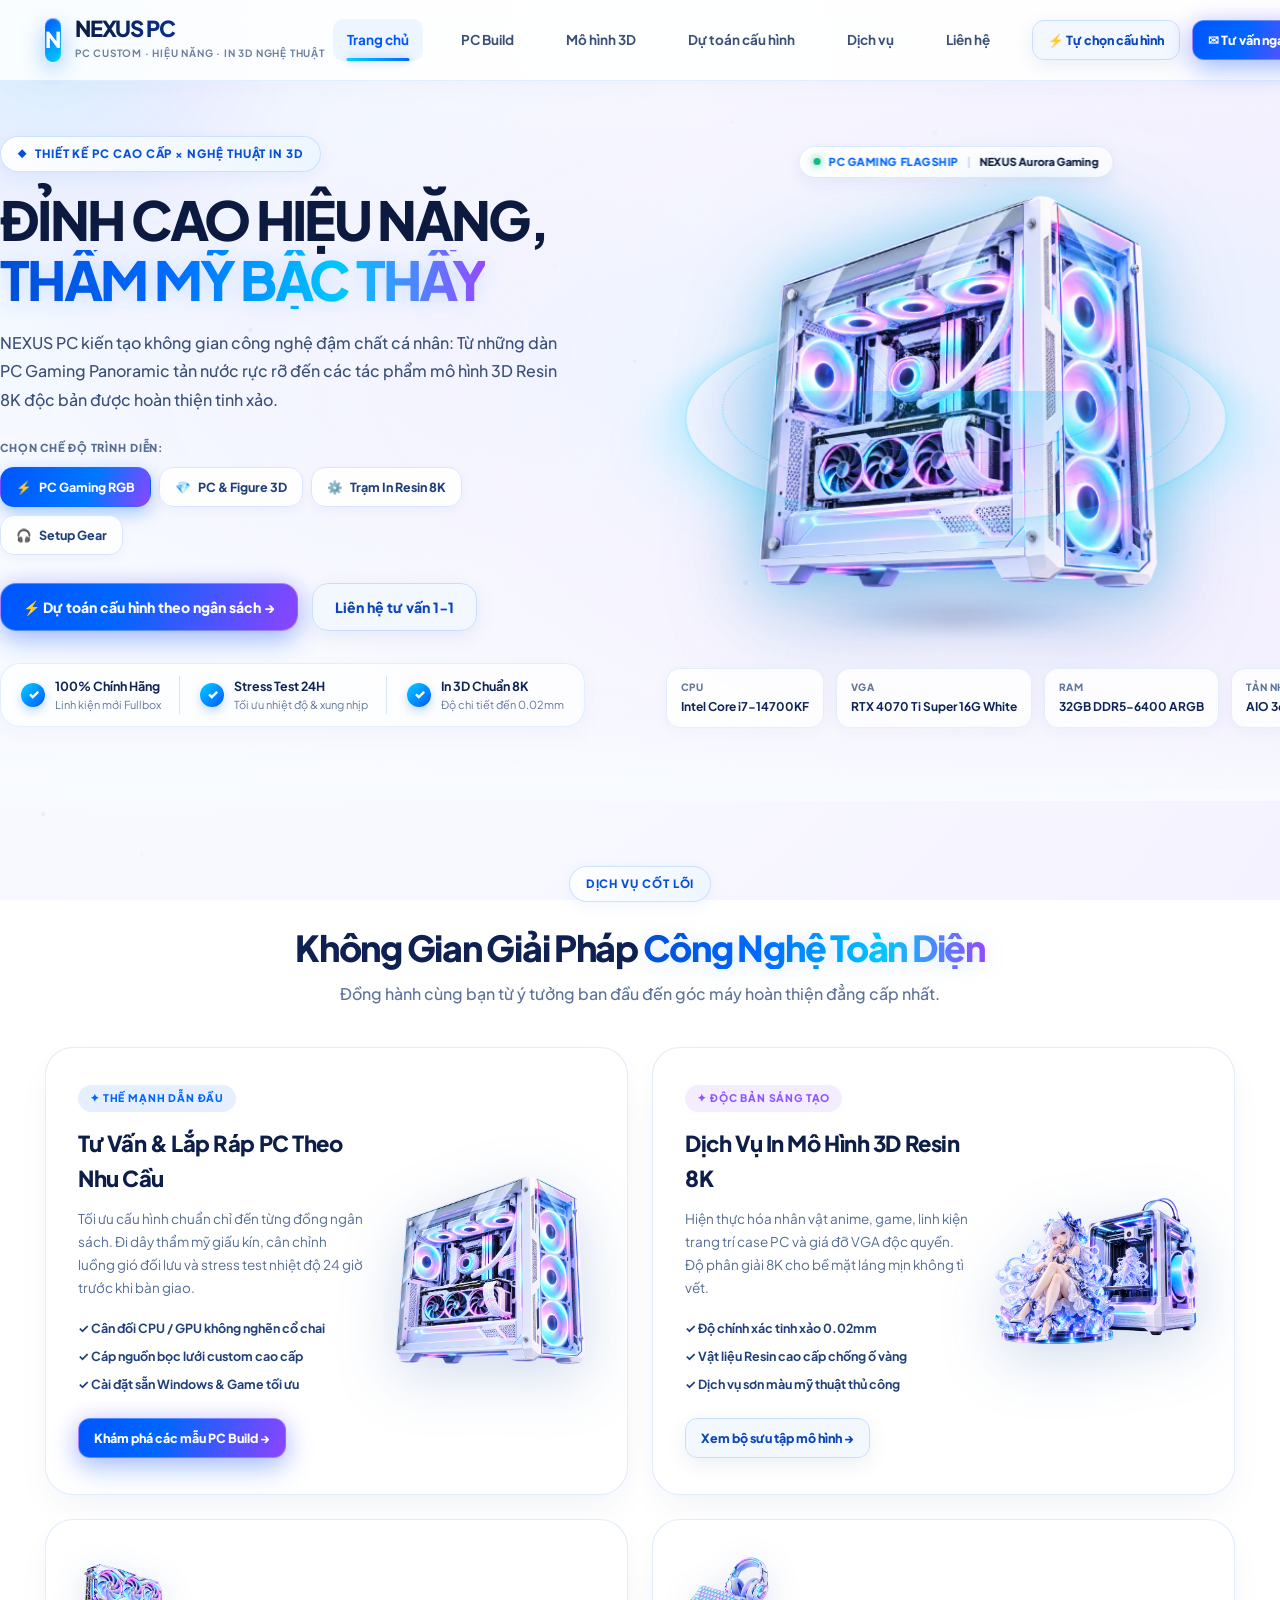
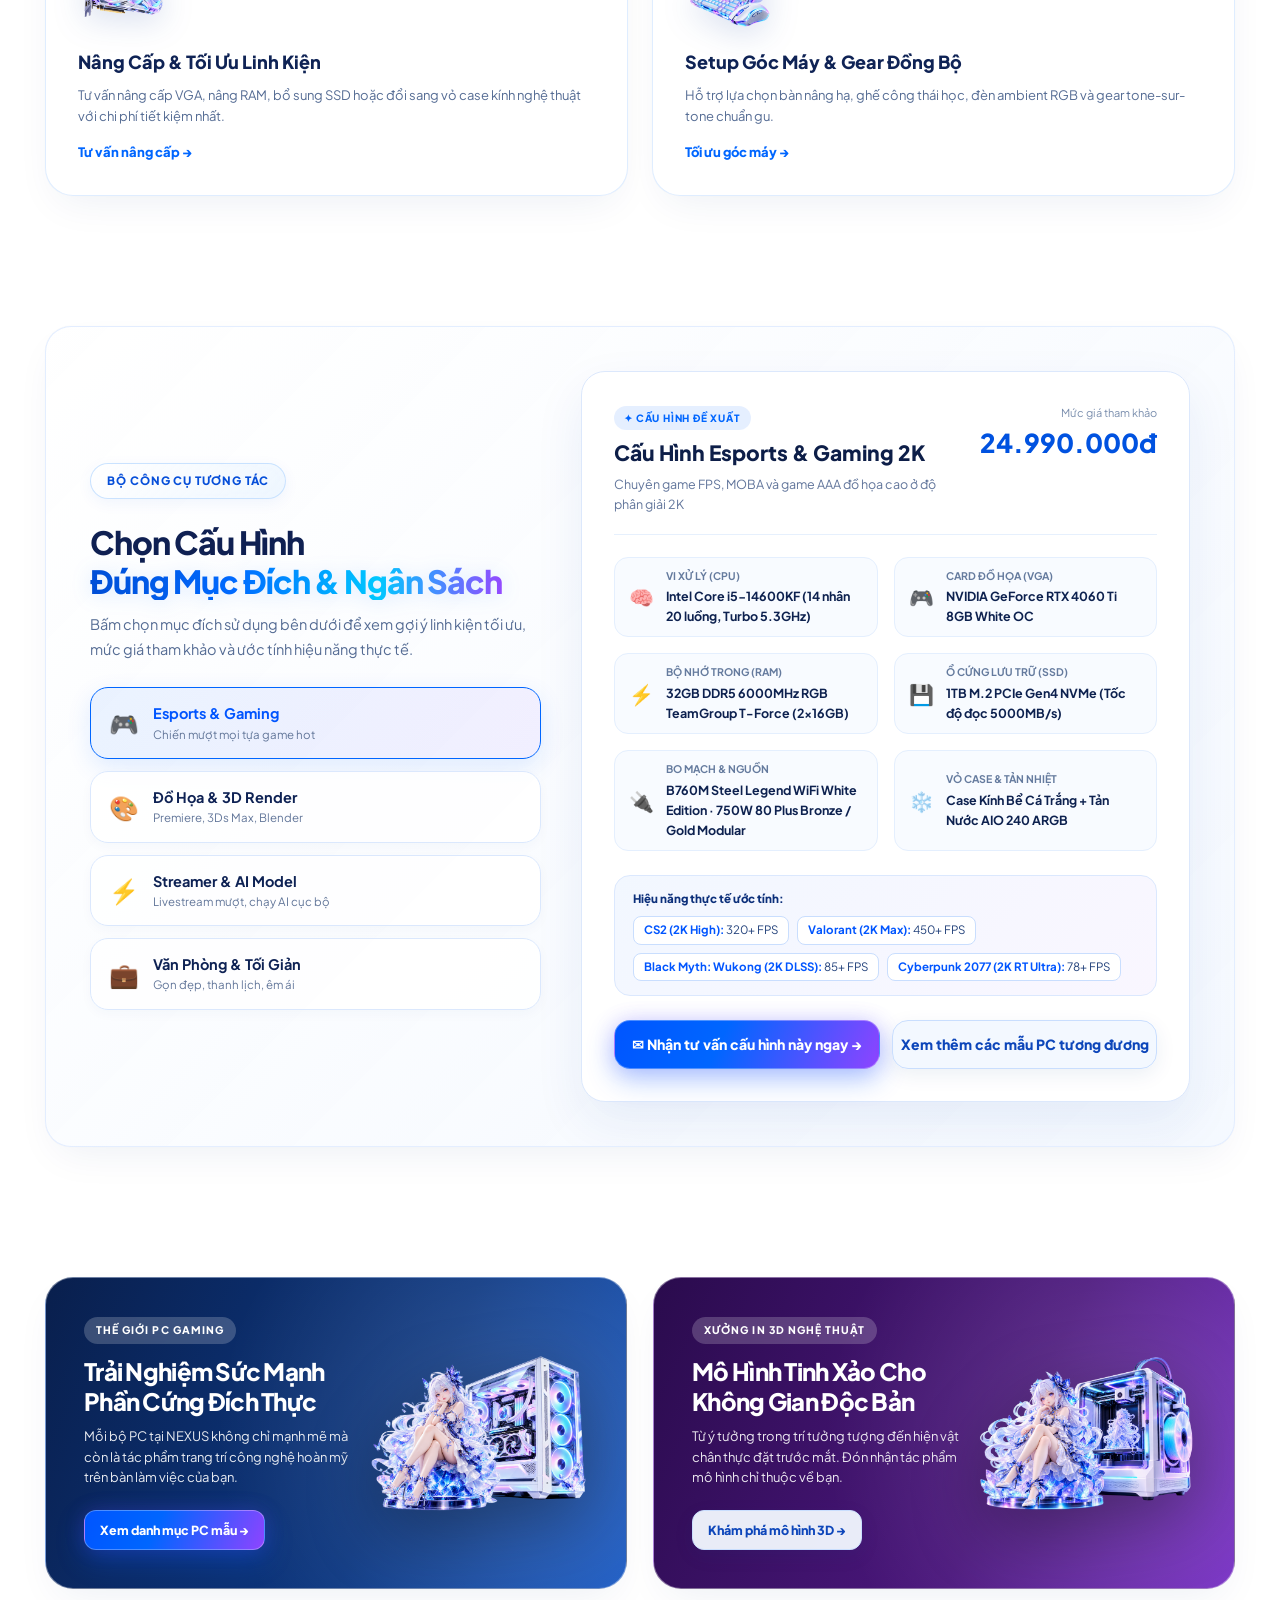
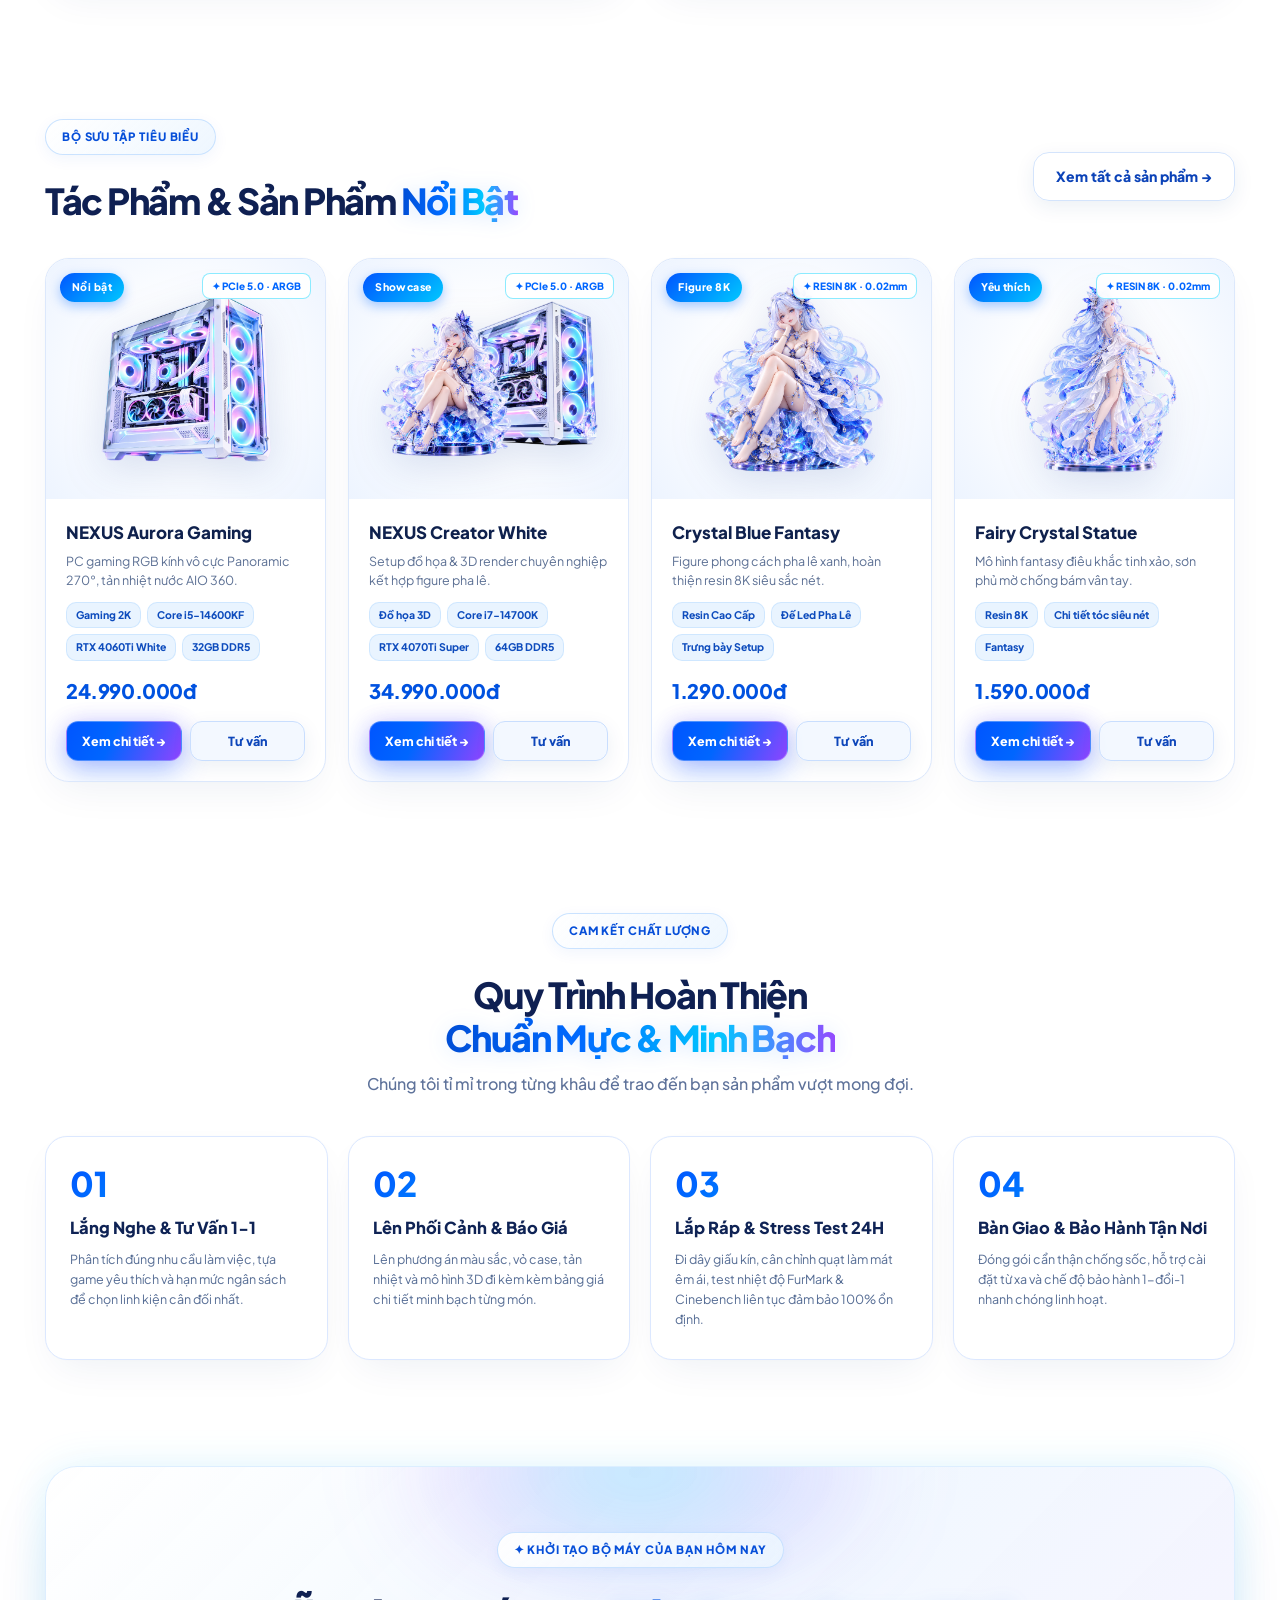
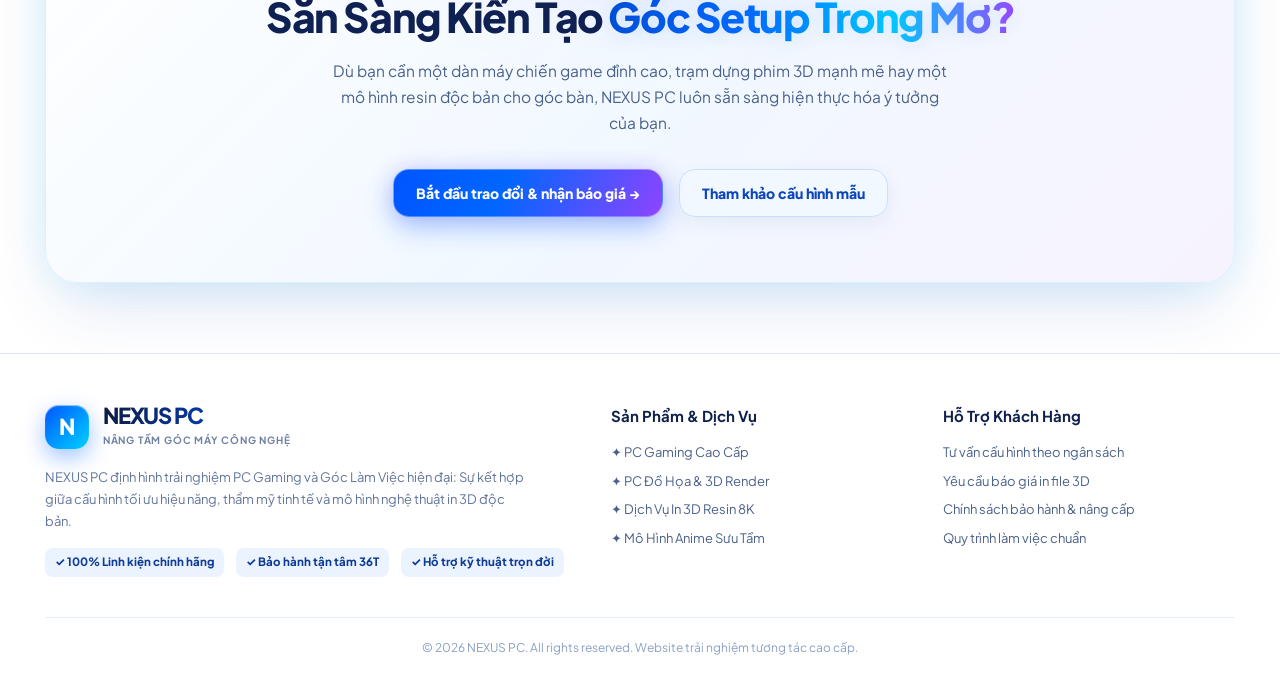
==== commit f7863c57: "u" ====
--- a/index.html
+++ b/index.html
@@ -1 +1,13 @@
-<!doctype html><html lang="vi"><head><meta charset="utf-8"><meta name="viewport" content="width=device-width,initial-scale=1"><title>NEXUS PC | home</title><link rel="stylesheet" href="style.css"></head><body data-page="home"><script src="app.js" defer></script></body></html>+<!doctype html>
+<html lang="vi">
+<head>
+  <meta charset="utf-8">
+  <meta name="viewport" content="width=device-width,initial-scale=1">
+  <title>NEXUS PC | PC Gaming Cao Cấp & In 3D Resin Nghệ Thuật</title>
+  <meta name="description" content="NEXUS PC - Thiết kế, tư vấn, lắp ráp PC Gaming Panoramic cao cấp và dịch vụ in mô hình 3D Resin 8K theo yêu cầu.">
+  <link rel="stylesheet" href="style.css?v=3">
+</head>
+<body data-page="home">
+  <script src="app.js?v=3" defer></script>
+</body>
+</html>
--- a/style.css
+++ b/style.css
@@ -1,24 +1,26 @@
 @import url('https://fonts.googleapis.com/css2?family=Plus+Jakarta+Sans:wght@400;500;600;700;800;900&family=Inter:wght@400;500;600;700;800&display=swap');
 
 :root {
-  --navy: #0d1b3e;
+  --navy: #09132e;
   --blue: #0066ff;
+  --blue-hover: #0052cc;
   --cyan: #00d2ff;
   --purple: #9055ff;
   --pink: #f472b6;
-  --ink: #111d42;
+  --ink: #0f1c3f;
+  --ink-secondary: #3b5078;
   --muted: #5e729a;
   --line: #dbe7fb;
-  --line-light: rgba(220, 235, 255, 0.7);
+  --line-light: rgba(220, 235, 255, 0.75);
   --bg: #f8fbff;
   --white: #ffffff;
-  --glass-bg: rgba(255, 255, 255, 0.78);
-  --glass-border: rgba(255, 255, 255, 0.9);
+  --glass-bg: rgba(255, 255, 255, 0.82);
+  --glass-border: rgba(255, 255, 255, 0.95);
   --glow-blue: rgba(0, 102, 255, 0.16);
-  --glow-cyan: rgba(0, 210, 255, 0.2);
-  --glow-purple: rgba(144, 85, 255, 0.16);
+  --glow-cyan: rgba(0, 210, 255, 0.22);
+  --glow-purple: rgba(144, 85, 255, 0.18);
   --card-shadow: 0 16px 40px -12px rgba(18, 54, 116, 0.08), 0 0 1px rgba(18, 54, 116, 0.1);
-  --card-hover-shadow: 0 28px 60px -15px rgba(0, 102, 255, 0.18), 0 0 25px rgba(0, 210, 255, 0.15);
+  --card-hover-shadow: 0 28px 60px -15px rgba(0, 102, 255, 0.18), 0 0 30px rgba(0, 210, 255, 0.14);
 }
 
 * {
@@ -33,14 +35,14 @@
   margin: 0;
   font: 15px/1.6 'Plus Jakarta Sans', 'Inter', -apple-system, BlinkMacSystemFont, sans-serif;
   color: var(--ink);
-  background: radial-gradient(circle at 10% 15%, #f1f6ff 0%, #f9fbff 40%, #f6f3ff 100%);
+  background: radial-gradient(circle at 12% 15%, #f0f6ff 0%, #f9fbff 40%, #f5f2ff 100%);
   background-attachment: fixed;
   overflow-x: hidden;
   position: relative;
   min-height: 100vh;
 }
 
-/* Background Canvas & Ambient Light */
+/* Background Canvas & Ambient Light Follower */
 #canvasParticles {
   position: fixed;
   top: 0;
@@ -107,12 +109,14 @@
   z-index: 2;
 }
 
-/* HEADER & NAVBAR */
+/* ==========================================================================
+   HEADER & NAVBAR
+   ========================================================================== */
 header {
   position: sticky;
   top: 0;
   z-index: 99;
-  background: rgba(255, 255, 255, 0.82);
+  background: rgba(255, 255, 255, 0.85);
   backdrop-filter: blur(24px) saturate(180%);
   -webkit-backdrop-filter: blur(24px) saturate(180%);
   border-bottom: 1px solid rgba(220, 235, 255, 0.85);
@@ -121,61 +125,44 @@
 }
 
 header.scrolled {
-  background: rgba(255, 255, 255, 0.92);
-  box-shadow: 0 10px 35px rgba(0, 60, 180, 0.06);
-  border-bottom-color: rgba(200, 225, 255, 0.9);
+  background: rgba(255, 255, 255, 0.94);
+  box-shadow: 0 10px 35px rgba(0, 50, 150, 0.08);
+  border-bottom-color: rgba(190, 220, 255, 0.9);
 }
 
 .nav {
   display: flex;
   align-items: center;
+  justify-content: space-between;
+  min-height: 80px;
   gap: 28px;
-  min-height: 74px;
 }
 
 .logo {
   display: flex;
   align-items: center;
-  gap: 12px;
+  gap: 14px;
+  font-weight: 900;
   min-width: 260px;
-  position: relative;
 }
 
 .logoicon {
+  width: 44px;
   height: 44px;
-  width: 44px;
   border-radius: 14px;
+  background: linear-gradient(135deg, #0055ff 0%, #00d2ff 100%);
+  color: #fff;
   display: grid;
   place-items: center;
-  color: #fff;
-  background: linear-gradient(135deg, #0051ff, #00d2ff);
-  font-size: 24px;
+  font-size: 22px;
   font-weight: 900;
-  box-shadow: 0 8px 24px rgba(0, 102, 255, 0.35);
-  position: relative;
-  overflow: hidden;
-  transition: transform 0.4s cubic-bezier(0.2, 0.8, 0.2, 1), box-shadow 0.4s ease;
-}
-
-.logoicon::after {
-  content: '';
-  position: absolute;
-  top: -50%;
-  left: -50%;
-  width: 200%;
-  height: 200%;
-  background: linear-gradient(45deg, transparent, rgba(255, 255, 255, 0.4), transparent);
-  transform: rotate(45deg) translateY(-100%);
-  transition: transform 0.6s ease;
+  box-shadow: 0 8px 22px rgba(0, 102, 255, 0.38), inset 0 1px 1px rgba(255, 255, 255, 0.6);
+  transition: transform 0.35s cubic-bezier(0.16, 1, 0.3, 1), box-shadow 0.35s ease;
 }
 
 .logo:hover .logoicon {
-  transform: scale(1.06) rotate(-3deg);
-  box-shadow: 0 12px 30px rgba(0, 102, 255, 0.5);
-}
-
-.logo:hover .logoicon::after {
-  transform: rotate(45deg) translateY(100%);
+  transform: rotate(-6deg) scale(1.08);
+  box-shadow: 0 12px 28px rgba(0, 102, 255, 0.5), inset 0 1px 1px rgba(255, 255, 255, 0.8);
 }
 
 .logo b {
@@ -192,15 +179,15 @@
 
 .logo small {
   font-size: 10px;
-  letter-spacing: 0.06em;
-  color: #7184a5;
+  letter-spacing: 0.08em;
+  color: #6d81a3;
   white-space: nowrap;
-  font-weight: 600;
+  font-weight: 700;
 }
 
 .links {
   display: flex;
-  gap: 26px;
+  gap: 24px;
   flex: 1;
   align-items: center;
   justify-content: center;
@@ -210,7 +197,7 @@
   font-size: 13.5px;
   font-weight: 700;
   white-space: nowrap;
-  padding: 12px 14px;
+  padding: 10px 14px;
   border-radius: 10px;
   position: relative;
   color: #3b5078;
@@ -232,7 +219,7 @@
 
 .links a:hover {
   color: #0055ff;
-  background: rgba(235, 245, 255, 0.6);
+  background: rgba(235, 245, 255, 0.65);
 }
 
 .links a:hover::after {
@@ -241,7 +228,7 @@
 
 .links a.active {
   color: #0055ff;
-  background: rgba(235, 245, 255, 0.85);
+  background: rgba(235, 245, 255, 0.9);
 }
 
 .links a.active::after {
@@ -251,11 +238,13 @@
 
 .nav-actions {
   display: flex;
-  gap: 10px;
-  align-items: center;
-}
-
-/* BUTTONS & PILLS */
+  gap: 12px;
+  align-items: center;
+}
+
+/* ==========================================================================
+   BUTTONS & PILLS
+   ========================================================================== */
 .btn, .pill {
   display: inline-flex;
   gap: 10px;
@@ -295,7 +284,7 @@
   border: 1px solid rgba(255, 255, 255, 0.3);
   color: #fff;
   background: linear-gradient(115deg, #0055ff 0%, #0066ff 40%, #8e44ff 100%);
-  box-shadow: 0 10px 28px rgba(0, 90, 255, 0.35), 0 0 20px rgba(142, 68, 255, 0.2);
+  box-shadow: 0 10px 28px rgba(0, 90, 255, 0.32), 0 0 20px rgba(142, 68, 255, 0.18);
 }
 
 .btn.primary:hover {
@@ -329,20 +318,18 @@
   border-radius: 12px;
 }
 
-.rounded {
-  border-radius: 40px;
-}
-
-/* TYPOGRAPHY */
+/* ==========================================================================
+   TYPOGRAPHY
+   ========================================================================== */
 h1, h2, h3, h4, p {
   margin-top: 0;
 }
 
 h1 {
   font-weight: 900;
-  letter-spacing: -0.06em;
-  line-height: 1.05;
-  font-size: clamp(38px, 4.4vw, 68px);
+  letter-spacing: -0.05em;
+  line-height: 1.1;
+  font-size: clamp(38px, 4.2vw, 64px);
   margin-bottom: 20px;
   color: #0c1a40;
 }
@@ -357,10 +344,10 @@
 }
 
 h2 {
-  font-size: clamp(28px, 2.8vw, 44px);
+  font-size: clamp(28px, 2.8vw, 42px);
   font-weight: 900;
-  line-height: 1.15;
-  letter-spacing: -0.04em;
+  line-height: 1.2;
+  letter-spacing: -0.035em;
   margin: 6px 0 12px;
   color: #0f2052;
 }
@@ -382,10 +369,12 @@
   backdrop-filter: blur(10px);
 }
 
-/* HERO SECTION - 3D ANTI-GRAVITY SHOWCASE */
+/* ==========================================================================
+   HERO SHOWCASE: THE QUANTUM HOLO-DECK STAGE
+   ========================================================================== */
 .hero {
   position: relative;
-  min-height: 680px;
+  min-height: 720px;
   display: flex;
   align-items: center;
   overflow: hidden;
@@ -440,7 +429,7 @@
   z-index: 5;
 }
 
-.hero-copy > p {
+.hero-description {
   font-size: 16px;
   max-width: 580px;
   color: #3b5078;
@@ -449,6 +438,54 @@
   margin-bottom: 24px;
 }
 
+/* Hero Mode Switcher */
+.hero-mode-switcher-wrap {
+  margin: 24px 0 28px;
+}
+
+.switcher-label {
+  display: block;
+  font-size: 11px;
+  font-weight: 800;
+  letter-spacing: 0.08em;
+  color: #556c94;
+  margin-bottom: 10px;
+}
+
+.hero-mode-switcher {
+  display: flex;
+  gap: 8px;
+  flex-wrap: wrap;
+}
+
+.hero-mode-btn {
+  display: inline-flex;
+  align-items: center;
+  gap: 7px;
+  padding: 9px 15px;
+  border-radius: 14px;
+  border: 1px solid #d8e6fc;
+  background: rgba(255, 255, 255, 0.85);
+  font-size: 12.5px;
+  font-weight: 750;
+  color: #21407a;
+  box-shadow: 0 4px 12px rgba(18, 54, 116, 0.04);
+  transition: all 0.25s cubic-bezier(0.16, 1, 0.3, 1);
+}
+
+.hero-mode-btn:hover {
+  transform: translateY(-2px);
+  border-color: #7bb2ff;
+  color: #0055ff;
+}
+
+.hero-mode-btn.active {
+  background: linear-gradient(115deg, #0055ff 0%, #0077ff 60%, #8e44ff 100%);
+  color: #fff;
+  border-color: transparent;
+  box-shadow: 0 6px 18px rgba(0, 102, 255, 0.35);
+}
+
 .hero-actions {
   display: flex;
   gap: 14px;
@@ -456,354 +493,417 @@
   margin: 28px 0 32px;
 }
 
-.metrics {
-  display: flex;
-  gap: 16px;
+/* Trust Bar */
+.hero-trust-bar {
+  display: flex;
+  gap: 20px;
   flex-wrap: wrap;
-  background: rgba(255, 255, 255, 0.65);
-  backdrop-filter: blur(12px);
-  border: 1px solid rgba(220, 235, 255, 0.8);
+  background: rgba(255, 255, 255, 0.7);
+  backdrop-filter: blur(14px);
+  border: 1px solid rgba(220, 235, 255, 0.85);
   padding: 12px 20px;
-  border-radius: 18px;
-  box-shadow: 0 6px 20px rgba(0, 50, 150, 0.04);
+  border-radius: 20px;
+  box-shadow: 0 8px 24px rgba(0, 50, 150, 0.04);
   width: fit-content;
 }
 
-.metric {
+.trust-item {
+  display: flex;
+  align-items: center;
+  gap: 10px;
   padding-right: 18px;
-  border-right: 1px solid #c8ddf8;
-  color: #21407a;
-  font-weight: 750;
-  font-size: 13px;
-  display: flex;
-  align-items: center;
-  gap: 6px;
-}
-
-.metric:last-child {
+  border-right: 1px solid #d5e5fb;
+}
+
+.trust-item:last-child {
   border: 0;
   padding-right: 0;
 }
 
-/* 3D STAGE & FLOATING OBJECTS */
-.hero-stage-wrapper {
+.trust-check {
+  width: 24px;
+  height: 24px;
+  border-radius: 50%;
+  background: linear-gradient(135deg, #00d2ff, #0055ff);
+  color: #fff;
+  display: grid;
+  place-items: center;
+  font-size: 13px;
+  font-weight: 900;
+  box-shadow: 0 4px 10px rgba(0, 102, 255, 0.25);
+}
+
+.trust-item b {
+  display: block;
+  font-size: 12.5px;
+  color: #0f2355;
+}
+
+.trust-item small {
+  display: block;
+  font-size: 11px;
+  color: #63779a;
+}
+
+/* ==========================================================================
+   HERO 2.5D HOLO-DECK STAGE
+   ========================================================================== */
+.hero-holo-deck {
+  position: relative;
+  display: flex;
+  flex-direction: column;
+  align-items: center;
+  justify-content: center;
+}
+
+.hero-holo-stage {
   position: relative;
   width: 100%;
-  height: 580px;
-  perspective: 1400px;
+  max-width: 580px;
+  height: 520px;
+  perspective: 1200px;
   display: flex;
   align-items: center;
   justify-content: center;
   user-select: none;
-}
-
-.hero-3d-scene {
-  position: relative;
-  width: 100%;
-  height: 100%;
   transform-style: preserve-3d;
-  transition: transform 0.2s cubic-bezier(0.2, 0.8, 0.2, 1);
+  transition: transform 0.15s cubic-bezier(0.2, 0.8, 0.2, 1);
   will-change: transform;
 }
 
-/* Orbital Rings & Ambient Energy */
-.orbit-halo {
+/* Pedestal Isometric Cyber Grid */
+.holo-pedestal {
+  position: absolute;
+  bottom: 25px;
+  left: 50%;
+  transform: translateX(-50%) rotateX(68deg);
+  width: 500px;
+  height: 500px;
+  border-radius: 50%;
+  pointer-events: none;
+  z-index: 1;
+}
+
+.pedestal-grid-plane {
+  position: absolute;
+  inset: 0;
+  border-radius: 50%;
+  background: radial-gradient(circle, rgba(0, 210, 255, 0.15) 0%, rgba(0, 102, 255, 0.08) 45%, transparent 70%);
+  border: 1px solid rgba(0, 210, 255, 0.35);
+  box-shadow: 0 0 50px var(--stage-glow, rgba(0, 210, 255, 0.25));
+}
+
+.pedestal-ring {
   position: absolute;
   top: 50%;
   left: 50%;
-  transform: translate(-50%, -50%) rotateX(68deg) rotateY(15deg);
-  width: 520px;
-  height: 520px;
+  transform: translate(-50%, -50%);
   border-radius: 50%;
-  border: 2px dashed rgba(0, 210, 255, 0.35);
-  box-shadow: 0 0 40px rgba(0, 102, 255, 0.15), inset 0 0 30px rgba(144, 85, 255, 0.15);
-  animation: orbitRotate 28s linear infinite;
-  pointer-events: none;
-}
-
-.orbit-halo-2 {
+  border: 1.5px dashed rgba(0, 210, 255, 0.45);
+  animation: pedestalSpin 30s linear infinite;
+}
+
+.ring-outer {
+  width: 440px;
+  height: 440px;
+}
+
+.ring-inner {
+  width: 320px;
+  height: 320px;
+  border-style: solid;
+  border-color: rgba(144, 85, 255, 0.4);
+  animation-direction: reverse;
+  animation-duration: 22s;
+}
+
+@keyframes pedestalSpin {
+  0% { transform: translate(-50%, -50%) rotate(0deg); }
+  100% { transform: translate(-50%, -50%) rotate(360deg); }
+}
+
+.pedestal-light-aura {
   position: absolute;
   top: 50%;
   left: 50%;
-  transform: translate(-50%, -50%) rotateX(55deg) rotateY(-20deg);
-  width: 440px;
-  height: 440px;
+  transform: translate(-50%, -50%);
+  width: 300px;
+  height: 300px;
   border-radius: 50%;
-  border: 1.5px solid rgba(144, 85, 255, 0.3);
-  animation: orbitRotateRev 22s linear infinite;
-  pointer-events: none;
-}
-
-.pedestal-glow {
+  background: radial-gradient(circle, var(--stage-accent, #00d2ff) 0%, transparent 65%);
+  filter: blur(40px);
+  opacity: 0.35;
+}
+
+/* Centerpiece Showcase Image */
+.holo-centerpiece {
+  position: relative;
+  z-index: 10;
+  width: 420px;
+  height: auto;
+  display: flex;
+  align-items: center;
+  justify-content: center;
+  transform: translateZ(30px);
+  transition: transform 0.4s ease, opacity 0.25s ease;
+}
+
+.holo-centerpiece img {
+  width: 100%;
+  max-height: 440px;
+  object-fit: contain;
+  display: block;
+  filter: drop-shadow(0 25px 45px rgba(0, 50, 150, 0.25)) drop-shadow(0 0 25px var(--stage-glow, rgba(0, 210, 255, 0.3)));
+  transition: filter 0.4s ease, transform 0.4s ease;
+}
+
+.hero-holo-stage:hover .holo-centerpiece img {
+  transform: scale(1.025);
+  filter: drop-shadow(0 30px 55px rgba(0, 50, 150, 0.32)) drop-shadow(0 0 35px var(--stage-glow, rgba(0, 210, 255, 0.45)));
+}
+
+.holo-contact-shadow {
   position: absolute;
-  top: 65%;
-  left: 50%;
-  transform: translate(-50%, -50%);
-  width: 380px;
-  height: 140px;
-  border-radius: 50%;
-  background: radial-gradient(ellipse at center, rgba(0, 210, 255, 0.35) 0%, rgba(0, 102, 255, 0.2) 40%, rgba(144, 85, 255, 0.1) 60%, transparent 75%);
-  filter: blur(25px);
-  pointer-events: none;
-  animation: pulseGlow 5s ease-in-out infinite;
-}
-
-@keyframes orbitRotate {
-  0% { transform: translate(-50%, -50%) rotateX(68deg) rotateY(15deg) rotateZ(0deg); }
-  100% { transform: translate(-50%, -50%) rotateX(68deg) rotateY(15deg) rotateZ(360deg); }
-}
-
-@keyframes orbitRotateRev {
-  0% { transform: translate(-50%, -50%) rotateX(55deg) rotateY(-20deg) rotateZ(360deg); }
-  100% { transform: translate(-50%, -50%) rotateX(55deg) rotateY(-20deg) rotateZ(0deg); }
-}
-
-@keyframes pulseGlow {
-  0%, 100% { opacity: 0.6; transform: translate(-50%, -50%) scale(1); }
-  50% { opacity: 0.95; transform: translate(-50%, -50%) scale(1.15); }
-}
-
-/* Floating Object 1: PC White RGB (Centerpiece) */
-.stage-pc {
-  position: absolute;
-  top: 50%;
-  left: 50%;
-  transform: translate(-50%, -50%) translateZ(40px);
-  width: 400px;
-  z-index: 10;
-  filter: drop-shadow(0 25px 45px rgba(0, 70, 180, 0.2)) drop-shadow(0 0 25px rgba(0, 210, 255, 0.3));
-  animation: floatPC 6.5s ease-in-out infinite;
-  pointer-events: auto;
-  transition: filter 0.4s ease;
-}
-
-.stage-pc:hover {
-  filter: drop-shadow(0 30px 50px rgba(0, 70, 180, 0.28)) drop-shadow(0 0 35px rgba(0, 210, 255, 0.5));
-}
-
-.stage-pc img {
-  width: 100%;
-  height: auto;
-  display: block;
-  border-radius: 22px;
-  mask-image: radial-gradient(circle at center, black 88%, transparent 100%);
-  -webkit-mask-image: radial-gradient(circle at center, black 88%, transparent 100%);
-}
-
-.pc-shadow {
-  position: absolute;
-  bottom: -35px;
+  bottom: -15px;
   left: 50%;
   transform: translateX(-50%);
-  width: 270px;
-  height: 32px;
+  width: 280px;
+  height: 28px;
   border-radius: 50%;
-  background: radial-gradient(ellipse at center, rgba(10, 45, 110, 0.24) 0%, rgba(0, 102, 255, 0.1) 50%, transparent 80%);
-  filter: blur(12px);
-  animation: shadowPulsePC 6.5s ease-in-out infinite;
+  background: radial-gradient(ellipse at center, rgba(8, 30, 80, 0.32) 0%, rgba(0, 80, 200, 0.12) 50%, transparent 75%);
+  filter: blur(10px);
+}
+
+/* Shimmer transition when switching presets */
+.hero-holo-stage.mode-switching .holo-centerpiece {
+  opacity: 0.15;
+  transform: scale(0.95) translateZ(10px);
+}
+
+/* Holographic Hotspots */
+.holo-hotspots-container {
+  position: absolute;
+  inset: 0;
   pointer-events: none;
-}
-
-@keyframes floatPC {
-  0%, 100% { transform: translate(-50%, -50%) translateZ(40px) translateY(0px) rotate(0deg); }
-  50% { transform: translate(-50%, -50%) translateZ(40px) translateY(-22px) rotate(1.2deg); }
-}
-
-@keyframes shadowPulsePC {
-  0%, 100% { transform: translateX(-50%) scale(1); opacity: 0.6; }
-  50% { transform: translateX(-50%) scale(0.78); opacity: 0.28; }
-}
-
-/* Floating Object 2: 3D Printer (Top Right) */
-.stage-printer {
+  z-index: 25;
+}
+
+.holo-hotspot {
   position: absolute;
-  top: 10%;
-  right: 5%;
-  width: 215px;
-  z-index: 12;
-  filter: drop-shadow(0 20px 35px rgba(0, 150, 255, 0.24)) drop-shadow(0 0 15px rgba(0, 210, 255, 0.3));
-  animation: floatPrinter 7.5s ease-in-out infinite 0.7s;
-  transform: translateZ(75px);
   pointer-events: auto;
-  transition: transform 0.4s ease;
-}
-
-.stage-printer img {
-  width: 100%;
-  height: auto;
-  border-radius: 20px;
-  border: 1.5px solid rgba(255, 255, 255, 0.9);
-  background: rgba(255, 255, 255, 0.5);
-  backdrop-filter: blur(10px);
-}
-
-.laser-beam {
+  cursor: pointer;
+  transform: translate(-50%, -50%);
+}
+
+.hotspot-beacon {
+  position: relative;
+  width: 28px;
+  height: 28px;
+  display: grid;
+  place-items: center;
+}
+
+.beacon-core {
+  width: 12px;
+  height: 12px;
+  border-radius: 50%;
+  background: #ffffff;
+  border: 2px solid var(--stage-accent, #00d2ff);
+  box-shadow: 0 0 12px var(--stage-accent, #00d2ff);
+  z-index: 2;
+  transition: transform 0.25s ease;
+}
+
+.beacon-pulse {
   position: absolute;
-  top: 40%;
-  left: 10%;
-  right: 10%;
-  height: 2px;
-  background: linear-gradient(90deg, transparent, #00d2ff, #ffffff, #00d2ff, transparent);
-  box-shadow: 0 0 14px #00d2ff, 0 0 5px #ffffff;
-  animation: laserScan 2.5s ease-in-out infinite alternate;
+  inset: 0;
+  border-radius: 50%;
+  background: var(--stage-accent, #00d2ff);
+  opacity: 0.6;
+  animation: beaconPing 2.2s cubic-bezier(0, 0, 0.2, 1) infinite;
+}
+
+@keyframes beaconPing {
+  0% { transform: scale(0.6); opacity: 0.9; }
+  75%, 100% { transform: scale(2.2); opacity: 0; }
+}
+
+.holo-hotspot:hover .beacon-core {
+  transform: scale(1.3);
+  background: var(--stage-accent, #00d2ff);
+}
+
+/* Hotspot HUD Card */
+.hotspot-hud-card {
+  position: absolute;
+  bottom: 125%;
+  left: 50%;
+  transform: translateX(-50%) translateY(8px);
+  width: 240px;
+  padding: 14px 16px;
+  border-radius: 16px;
+  background: rgba(255, 255, 255, 0.94);
+  backdrop-filter: blur(20px);
+  -webkit-backdrop-filter: blur(20px);
+  border: 1px solid rgba(200, 225, 255, 0.9);
+  box-shadow: 0 16px 36px rgba(0, 60, 160, 0.18), 0 0 20px rgba(0, 210, 255, 0.15);
+  opacity: 0;
+  visibility: hidden;
+  transition: all 0.3s cubic-bezier(0.16, 1, 0.3, 1);
   pointer-events: none;
-}
-
-@keyframes floatPrinter {
-  0%, 100% { transform: translateZ(75px) translateY(0px) rotate(-1deg); }
-  50% { transform: translateZ(75px) translateY(-18px) rotate(2deg); }
-}
-
-@keyframes laserScan {
-  0% { top: 25%; opacity: 0.4; }
-  100% { top: 75%; opacity: 0.95; }
-}
-
-/* Floating Object 3: Figure Mascot (Bottom Left Foreground) */
-.stage-figure {
+  z-index: 30;
+}
+
+.hotspot-hud-card::after {
+  content: '';
   position: absolute;
-  bottom: 8%;
-  left: 2%;
-  width: 195px;
-  z-index: 15;
-  filter: drop-shadow(0 22px 38px rgba(144, 85, 255, 0.28)) drop-shadow(0 0 20px rgba(168, 85, 247, 0.3));
-  animation: floatFigure 5.8s ease-in-out infinite 1.4s;
-  transform: translateZ(105px);
-  pointer-events: auto;
-}
-
-.stage-figure img {
-  width: 100%;
-  height: auto;
-  border-radius: 20px;
-  border: 1.5px solid rgba(255, 255, 255, 0.95);
-  background: rgba(255, 255, 255, 0.6);
-  backdrop-filter: blur(12px);
-}
-
-@keyframes floatFigure {
-  0%, 100% { transform: translateZ(100px) translateY(0px) rotate(1deg); }
-  50% { transform: translateZ(100px) translateY(-20px) rotate(-2deg); }
-}
-
-/* Floating Glass Badges */
-.glass-badge {
-  position: absolute;
-  padding: 9px 15px;
-  border-radius: 16px;
-  background: rgba(255, 255, 255, 0.82);
-  backdrop-filter: blur(16px);
-  -webkit-backdrop-filter: blur(16px);
-  border: 1px solid rgba(255, 255, 255, 0.95);
-  box-shadow: 0 10px 25px rgba(0, 70, 180, 0.12), inset 0 1px 0 rgba(255, 255, 255, 1);
-  display: flex;
-  align-items: center;
-  gap: 9px;
-  font-size: 11.5px;
-  font-weight: 800;
-  color: #123068;
-  z-index: 20;
-  white-space: nowrap;
-  pointer-events: auto;
-  transition: transform 0.3s cubic-bezier(0.2, 0.8, 0.2, 1), box-shadow 0.3s ease;
-}
-
-.glass-badge:hover {
-  transform: scale(1.08) translateZ(120px) !important;
-  box-shadow: 0 16px 35px rgba(0, 102, 255, 0.22);
-}
-
-.status-dot {
-  width: 8px;
-  height: 8px;
+  top: 100%;
+  left: 50%;
+  transform: translateX(-50%);
+  border-width: 6px;
+  border-style: solid;
+  border-color: rgba(255, 255, 255, 0.95) transparent transparent transparent;
+}
+
+.holo-hotspot:hover .hotspot-hud-card {
+  opacity: 1;
+  visibility: visible;
+  transform: translateX(-50%) translateY(0);
+}
+
+.hud-header {
+  display: flex;
+  align-items: center;
+  gap: 7px;
+  margin-bottom: 6px;
+}
+
+.hud-indicator {
+  width: 7px;
+  height: 7px;
   border-radius: 50%;
   background: #00d2ff;
-  box-shadow: 0 0 10px #00d2ff;
-  animation: pulseDot 2s infinite;
-}
-
-.status-dot.purple {
-  background: #a855f7;
-  box-shadow: 0 0 10px #a855f7;
-}
-
-.status-dot.green {
+  box-shadow: 0 0 8px #00d2ff;
+}
+
+.hud-header b {
+  font-size: 13px;
+  color: #0b255e;
+}
+
+.hotspot-hud-card p {
+  font-size: 11.5px;
+  line-height: 1.5;
+  color: #556c94;
+  margin: 0;
+}
+
+/* Telemetry HUD top on stage */
+.holo-telemetry-hud {
+  position: absolute;
+  top: 12px;
+  left: 50%;
+  transform: translateX(-50%);
+  display: flex;
+  align-items: center;
+  gap: 8px;
+  padding: 6px 14px;
+  border-radius: 30px;
+  background: rgba(255, 255, 255, 0.85);
+  border: 1px solid rgba(210, 230, 255, 0.8);
+  backdrop-filter: blur(12px);
+  box-shadow: 0 6px 16px rgba(0, 50, 150, 0.06);
+  z-index: 20;
+  font-size: 11px;
+  font-weight: 800;
+  white-space: nowrap;
+}
+
+.hud-status-dot {
+  width: 7px;
+  height: 7px;
+  border-radius: 50%;
   background: #10b981;
-  box-shadow: 0 0 10px #10b981;
-}
-
-@keyframes pulseDot {
-  0%, 100% { opacity: 0.6; transform: scale(0.9); }
-  50% { opacity: 1; transform: scale(1.25); }
-}
-
-.badge-1 {
-  top: 18%;
-  left: 10%;
-  transform: translateZ(85px);
-  animation: floatBadge1 6s ease-in-out infinite 0.2s;
-}
-
-.badge-2 {
-  bottom: 22%;
-  right: 6%;
-  transform: translateZ(90px);
-  animation: floatBadge2 6.8s ease-in-out infinite 1s;
-}
-
-.badge-3 {
-  top: 48%;
-  right: -2%;
-  transform: translateZ(60px);
-  animation: floatBadge3 7.2s ease-in-out infinite 0.5s;
-}
-
-@keyframes floatBadge1 {
-  0%, 100% { transform: translateZ(85px) translateY(0px); }
-  50% { transform: translateZ(85px) translateY(-14px); }
-}
-
-@keyframes floatBadge2 {
-  0%, 100% { transform: translateZ(90px) translateY(0px); }
-  50% { transform: translateZ(90px) translateY(-16px); }
-}
-
-@keyframes floatBadge3 {
-  0%, 100% { transform: translateZ(60px) translateY(0px); }
-  50% { transform: translateZ(60px) translateY(-12px); }
-}
-
-/* SECTION STYLES & CINEMATIC REVEAL */
+  box-shadow: 0 0 8px #10b981;
+}
+
+.hud-mode-badge {
+  color: #0066ff;
+  letter-spacing: 0.05em;
+}
+
+.hud-divider {
+  color: #cbdcf7;
+}
+
+.hud-mode-title {
+  color: #0d1b3e;
+}
+
+/* Specs Bar under Stage */
+.hero-specs-strip {
+  display: grid;
+  grid-template-columns: repeat(4, 1fr);
+  gap: 12px;
+  width: 100%;
+  max-width: 580px;
+  margin-top: 14px;
+}
+
+.hero-spec-chip {
+  padding: 10px 14px;
+  border-radius: 14px;
+  background: rgba(255, 255, 255, 0.82);
+  border: 1px solid rgba(220, 235, 255, 0.85);
+  backdrop-filter: blur(12px);
+  box-shadow: 0 4px 14px rgba(0, 40, 120, 0.04);
+}
+
+.hero-spec-chip small {
+  display: block;
+  font-size: 10px;
+  font-weight: 800;
+  letter-spacing: 0.05em;
+  color: #63779a;
+  text-transform: uppercase;
+}
+
+.hero-spec-chip b {
+  display: block;
+  font-size: 12px;
+  color: #0e2456;
+  white-space: nowrap;
+  overflow: hidden;
+  text-overflow: ellipsis;
+  margin-top: 2px;
+}
+
+/* ==========================================================================
+   SECTION COMMON & REVEAL
+   ========================================================================== */
 .section {
-  padding: 55px 0;
+  padding: 65px 0;
   position: relative;
   z-index: 2;
 }
 
-.section.center {
+.section-title-center {
   text-align: center;
+  max-width: 720px;
+  margin: 0 auto 40px;
 }
 
 .section-sub {
   color: var(--muted);
-  margin: 8px 0 32px;
   font-size: 16px;
   font-weight: 500;
-}
-
-/* Section divider beam */
-.section-beam {
-  width: 100%;
-  height: 1px;
-  background: linear-gradient(90deg, transparent, rgba(0, 102, 255, 0.25), rgba(0, 210, 255, 0.4), rgba(144, 85, 255, 0.25), transparent);
-  margin: 15px auto 45px;
-  box-shadow: 0 0 15px rgba(0, 210, 255, 0.2);
+  margin: 8px 0 0;
 }
 
 .surface {
   border: 1px solid rgba(224, 236, 255, 0.85);
   border-radius: 26px;
-  background: rgba(255, 255, 255, 0.84);
+  background: rgba(255, 255, 255, 0.88);
   box-shadow: var(--card-shadow);
   backdrop-filter: blur(20px);
   -webkit-backdrop-filter: blur(20px);
@@ -812,26 +912,460 @@
   overflow: hidden;
 }
 
-/* Spotlight shine effect on cards */
-.surface::after, .service::after, .product::after {
-  content: '';
+/* ==========================================================================
+   2. CORE PILLARS BENTO GRID
+   ========================================================================== */
+.bento-grid {
+  display: grid;
+  grid-template-columns: 1fr 1fr;
+  gap: 24px;
+}
+
+.bento-item {
+  border-radius: 28px;
+  background: rgba(255, 255, 255, 0.88);
+  border: 1px solid rgba(220, 236, 255, 0.9);
+  box-shadow: var(--card-shadow);
+  backdrop-filter: blur(20px);
+  overflow: hidden;
+  position: relative;
+  transition: transform 0.35s cubic-bezier(0.16, 1, 0.3, 1), box-shadow 0.35s ease, border-color 0.35s ease;
+}
+
+.bento-item:hover {
+  transform: translateY(-6px);
+  box-shadow: var(--card-hover-shadow);
+  border-color: rgba(0, 102, 255, 0.35);
+}
+
+.bento-large {
+  display: grid;
+  grid-template-columns: 1.15fr 0.85fr;
+  align-items: center;
+  padding: 36px 32px;
+  gap: 20px;
+}
+
+.bento-tag {
+  display: inline-block;
+  font-size: 10.5px;
+  font-weight: 800;
+  letter-spacing: 0.08em;
+  color: #0066ff;
+  background: rgba(0, 102, 255, 0.1);
+  padding: 5px 12px;
+  border-radius: 20px;
+  margin-bottom: 14px;
+}
+
+.bento-tag.purple {
+  color: #9055ff;
+  background: rgba(144, 85, 255, 0.1);
+}
+
+.bento-content h3 {
+  font-size: 22px;
+  font-weight: 900;
+  color: #0d1e48;
+  margin-bottom: 12px;
+  letter-spacing: -0.02em;
+}
+
+.bento-content p {
+  font-size: 13.5px;
+  color: #556c94;
+  line-height: 1.7;
+  margin-bottom: 18px;
+}
+
+.bento-features {
+  display: flex;
+  flex-direction: column;
+  gap: 8px;
+  font-size: 12.5px;
+  font-weight: 700;
+  color: #21407a;
+  margin-bottom: 24px;
+}
+
+.bento-visual {
+  display: flex;
+  align-items: center;
+  justify-content: center;
+}
+
+.bento-visual img {
+  width: 100%;
+  max-height: 240px;
+  object-fit: contain;
+  filter: drop-shadow(0 15px 30px rgba(0, 60, 160, 0.18));
+  transition: transform 0.4s ease;
+}
+
+.bento-item:hover .bento-visual img {
+  transform: scale(1.06) translateY(-4px);
+}
+
+.bento-card-compact {
+  padding: 32px;
+  display: flex;
+  flex-direction: column;
+  align-items: flex-start;
+}
+
+.compact-icon-img {
+  width: 90px;
+  height: 80px;
+  object-fit: contain;
+  margin-bottom: 16px;
+  filter: drop-shadow(0 8px 16px rgba(0, 50, 150, 0.15));
+  transition: transform 0.35s ease;
+}
+
+.bento-item:hover .compact-icon-img {
+  transform: scale(1.1) rotate(-3deg);
+}
+
+.bento-card-compact h4 {
+  font-size: 18px;
+  font-weight: 800;
+  color: #0f2355;
+  margin-bottom: 8px;
+}
+
+.bento-card-compact p {
+  font-size: 13px;
+  color: #556c94;
+  line-height: 1.6;
+  margin-bottom: 16px;
+}
+
+.compact-link {
+  font-size: 13px;
+  font-weight: 800;
+  color: #0066ff;
+  display: inline-flex;
+  align-items: center;
+  gap: 6px;
+  transition: gap 0.25s ease;
+}
+
+.compact-link:hover {
+  gap: 10px;
+  color: #8e44ff;
+}
+
+/* ==========================================================================
+   3. INTERACTIVE CONFIGURATOR
+   ========================================================================== */
+.config-wrapper {
+  padding: 44px;
+  display: grid;
+  grid-template-columns: 1fr 1.35fr;
+  gap: 40px;
+  align-items: center;
+  background: linear-gradient(135deg, rgba(255, 255, 255, 0.94) 0%, rgba(243, 248, 255, 0.88) 100%);
+}
+
+.config-intro h2 {
+  font-size: 32px;
+  margin-bottom: 12px;
+}
+
+.config-intro p {
+  color: #556c94;
+  font-size: 14.5px;
+  line-height: 1.7;
+  margin-bottom: 26px;
+}
+
+.config-tabs-nav {
+  display: flex;
+  flex-direction: column;
+  gap: 12px;
+}
+
+.config-tab-btn {
+  display: flex;
+  align-items: center;
+  gap: 14px;
+  padding: 14px 18px;
+  border-radius: 18px;
+  border: 1.5px solid #dbe8fd;
+  background: rgba(255, 255, 255, 0.85);
+  text-align: left;
+  transition: all 0.3s cubic-bezier(0.16, 1, 0.3, 1);
+  box-shadow: 0 4px 12px rgba(18, 54, 116, 0.03);
+}
+
+.config-tab-btn:hover {
+  transform: translateX(4px);
+  border-color: #7ab2ff;
+  background: #ffffff;
+}
+
+.config-tab-btn.active {
+  border-color: #0066ff;
+  background: linear-gradient(115deg, rgba(0, 102, 255, 0.08) 0%, rgba(144, 85, 255, 0.08) 100%);
+  box-shadow: 0 8px 24px rgba(0, 102, 255, 0.12);
+}
+
+.tab-emoji {
+  font-size: 24px;
+}
+
+.config-tab-btn b {
+  display: block;
+  font-size: 14.5px;
+  color: #0e2254;
+}
+
+.config-tab-btn small {
+  display: block;
+  font-size: 11.5px;
+  color: #63779a;
+}
+
+.config-tab-btn.active b {
+  color: #0055ff;
+}
+
+/* Config Result Card Display */
+.config-card-inner {
+  padding: 32px;
+  border-radius: 24px;
+  background: #ffffff;
+  border: 1px solid #dce8fc;
+  box-shadow: 0 20px 50px rgba(0, 60, 160, 0.08);
+}
+
+.config-header {
+  display: flex;
+  justify-content: space-between;
+  align-items: flex-start;
+  gap: 20px;
+  padding-bottom: 20px;
+  border-bottom: 1px solid #e6f0fd;
+  margin-bottom: 22px;
+}
+
+.config-badge {
+  display: inline-block;
+  font-size: 10px;
+  font-weight: 800;
+  letter-spacing: 0.08em;
+  color: #0066ff;
+  background: rgba(0, 102, 255, 0.1);
+  padding: 4px 10px;
+  border-radius: 12px;
+  margin-bottom: 6px;
+}
+
+.config-header h3 {
+  font-size: 21px;
+  font-weight: 900;
+  color: #0d1e48;
+  margin-bottom: 4px;
+}
+
+.config-target {
+  font-size: 12.5px;
+  color: #61759b;
+  margin: 0;
+}
+
+.config-price-box {
+  text-align: right;
+  white-space: nowrap;
+}
+
+.config-price-box small {
+  font-size: 11px;
+  color: #7b8fae;
+  display: block;
+}
+
+.config-price {
+  font-size: 26px;
+  font-weight: 900;
+  color: #0052e0;
+}
+
+.config-specs-grid {
+  display: grid;
+  grid-template-columns: 1fr 1fr;
+  gap: 16px;
+  margin-bottom: 24px;
+}
+
+.config-spec-row {
+  display: flex;
+  align-items: center;
+  gap: 12px;
+  padding: 10px 14px;
+  border-radius: 14px;
+  background: #f8fbff;
+  border: 1px solid #e4effe;
+}
+
+.spec-icon {
+  font-size: 20px;
+}
+
+.config-spec-row small {
+  display: block;
+  font-size: 10.5px;
+  font-weight: 700;
+  color: #657b9e;
+  text-transform: uppercase;
+}
+
+.config-spec-row b {
+  display: block;
+  font-size: 12.5px;
+  color: #0d214f;
+  margin-top: 2px;
+}
+
+.config-benchmarks {
+  background: linear-gradient(135deg, rgba(0, 102, 255, 0.05), rgba(144, 85, 255, 0.05));
+  border: 1px solid #dbe8fe;
+  padding: 14px 18px;
+  border-radius: 16px;
+  margin-bottom: 24px;
+}
+
+.bench-title {
+  display: block;
+  font-size: 11.5px;
+  font-weight: 800;
+  color: #0b2f7a;
+  margin-bottom: 8px;
+}
+
+.bench-tags {
+  display: flex;
+  flex-wrap: wrap;
+  gap: 8px;
+}
+
+.bench-tag {
+  font-size: 11.5px;
+  background: #ffffff;
+  border: 1px solid #c9defe;
+  padding: 4px 10px;
+  border-radius: 8px;
+  color: #21407a;
+}
+
+.bench-tag b {
+  color: #0055ff;
+}
+
+.config-card-actions {
+  display: flex;
+  gap: 12px;
+  flex-wrap: wrap;
+}
+
+.config-card-actions .btn {
+  flex: 1;
+}
+
+/* ==========================================================================
+   4. DUAL SHOWCASE SPLIT BANNERS
+   ========================================================================== */
+.banner-showcase-grid {
+  display: grid;
+  grid-template-columns: 1fr 1fr;
+  gap: 26px;
+}
+
+.showcase-banner {
+  border-radius: 28px;
+  min-height: 290px;
+  position: relative;
+  overflow: hidden;
+  color: #fff;
+  padding: 38px;
+  display: flex;
+  align-items: center;
+  justify-content: space-between;
+  border: 1px solid rgba(255, 255, 255, 0.4);
+  box-shadow: var(--card-shadow);
+  transition: transform 0.45s cubic-bezier(0.16, 1, 0.3, 1), box-shadow 0.45s ease;
+}
+
+.pc-banner {
+  background: linear-gradient(115deg, #091f4d 0%, #0d3882 60%, #1a5ac4 100%);
+}
+
+.figure-banner {
+  background: linear-gradient(115deg, #2a0b4d 0%, #4b177d 60%, #762ec4 100%);
+}
+
+.showcase-banner:hover {
+  transform: translateY(-6px);
+  box-shadow: 0 25px 60px rgba(10, 40, 110, 0.25);
+}
+
+.banner-overlay {
   position: absolute;
-  top: var(--mouse-y, -1000px);
-  left: var(--mouse-x, -1000px);
-  width: 400px;
-  height: 400px;
-  background: radial-gradient(circle, rgba(255, 255, 255, 0.5) 0%, rgba(0, 210, 255, 0.08) 35%, transparent 70%);
-  transform: translate(-50%, -50%);
+  inset: 0;
+  background: radial-gradient(circle at 80% 50%, rgba(255, 255, 255, 0.15) 0%, transparent 60%);
   pointer-events: none;
-  opacity: 0;
-  transition: opacity 0.3s ease;
-  z-index: 3;
-}
-
-.surface:hover::after, .service:hover::after, .product:hover::after {
-  opacity: 1;
-}
-
+}
+
+.banner-body {
+  position: relative;
+  z-index: 2;
+  max-width: 320px;
+}
+
+.banner-tag {
+  display: inline-block;
+  font-size: 10.5px;
+  font-weight: 800;
+  letter-spacing: 0.1em;
+  padding: 5px 12px;
+  border-radius: 20px;
+  background: rgba(255, 255, 255, 0.2);
+  backdrop-filter: blur(8px);
+  margin-bottom: 12px;
+}
+
+.showcase-banner h3 {
+  font-size: 24px;
+  font-weight: 900;
+  letter-spacing: -0.03em;
+  line-height: 1.25;
+  margin-bottom: 10px;
+}
+
+.showcase-banner p {
+  font-size: 13px;
+  line-height: 1.6;
+  opacity: 0.9;
+  margin-bottom: 22px;
+}
+
+.banner-photo {
+  position: relative;
+  z-index: 2;
+  width: 220px;
+  max-height: 250px;
+  object-fit: contain;
+  filter: drop-shadow(0 20px 35px rgba(0, 0, 0, 0.35));
+  transition: transform 0.45s cubic-bezier(0.16, 1, 0.3, 1);
+}
+
+.showcase-banner:hover .banner-photo {
+  transform: scale(1.08) rotate(-2deg);
+}
+
+/* ==========================================================================
+   5. PRODUCT GRID & CARD STYLES
+   ========================================================================== */
 .title-row {
   display: flex;
   align-items: center;
@@ -840,200 +1374,23 @@
   margin-bottom: 24px;
 }
 
-.title-row p {
-  color: var(--muted);
-  margin: 0;
-}
-
-/* GRIDS */
 .grid4 {
   display: grid;
   grid-template-columns: repeat(4, minmax(0, 1fr));
-  gap: 20px;
-}
-
-.grid3 {
+  gap: 22px;
+}
+
+.product-grid {
   display: grid;
   grid-template-columns: repeat(3, minmax(0, 1fr));
   gap: 22px;
 }
 
-/* SERVICES CARD */
-.service {
-  display: flex;
-  gap: 16px;
-  align-items: center;
-  text-align: left;
-  padding: 16px 18px;
-  border-radius: 22px;
-  background: rgba(255, 255, 255, 0.88);
-  min-height: 140px;
-  border: 1px solid #dce8ff;
-  box-shadow: var(--card-shadow);
-  backdrop-filter: blur(16px);
-  transition: transform 0.35s cubic-bezier(0.16, 1, 0.3, 1), box-shadow 0.35s ease, border-color 0.35s ease;
-  position: relative;
-  overflow: hidden;
-  transform-style: preserve-3d;
-}
-
-.service:hover {
-  transform: translateY(-8px) scale(1.015);
-  box-shadow: var(--card-hover-shadow);
-  border-color: rgba(0, 150, 255, 0.4);
-}
-
-.service img {
-  width: 96px;
-  height: 90px;
-  object-fit: contain;
-  border-radius: 16px;
-  background: linear-gradient(135deg, #f0f6ff, #f8f6ff);
-  padding: 6px;
-  transition: transform 0.4s ease;
-}
-
-.service:hover img {
-  transform: scale(1.1) rotate(-3deg);
-}
-
-.service h3 {
-  font-size: 16.5px;
-  margin: 0 0 6px;
-  color: #0f2255;
-  font-weight: 800;
-}
-
-.service p {
-  font-size: 12.5px;
-  line-height: 1.6;
-  color: #556c94;
-  margin: 0;
-}
-
-/* FEATURE STRIP */
-.feature-strip {
-  padding: 22px 30px;
-  display: flex;
-  justify-content: space-around;
-  gap: 24px;
-  flex-wrap: wrap;
-  background: linear-gradient(135deg, rgba(255, 255, 255, 0.95), rgba(240, 246, 255, 0.8));
-  border: 1px solid rgba(215, 235, 255, 0.9);
-}
-
-.feature-strip div {
-  font-size: 14px;
-  font-weight: 800;
-  color: #0d2764;
-  display: flex;
-  flex-direction: column;
-  gap: 4px;
-}
-
-.feature-strip span {
-  display: block;
-  font-size: 12px;
-  color: #63779c;
-  font-weight: 500;
-}
-
-/* BANNER PROMOS */
-.banner-row {
-  display: grid;
-  grid-template-columns: 1fr 1fr;
-  gap: 22px;
-}
-
-.promo {
-  border-radius: 26px;
-  min-height: 230px;
-  background-size: cover;
-  background-position: center;
-  position: relative;
-  overflow: hidden;
-  color: #fff;
-  padding: 32px;
-  display: flex;
-  align-items: flex-end;
-  border: 1px solid rgba(255, 255, 255, 0.4);
-  box-shadow: var(--card-shadow);
-  transition: transform 0.45s cubic-bezier(0.16, 1, 0.3, 1), box-shadow 0.45s ease;
-}
-
-.promo:hover {
-  transform: translateY(-6px) scale(1.015);
-  box-shadow: 0 25px 50px rgba(10, 40, 110, 0.22);
-}
-
-.promo::before {
-  content: '';
-  position: absolute;
-  inset: 0;
-  background: linear-gradient(90deg, rgba(8, 38, 105, 0.92) 0%, rgba(15, 55, 175, 0.72) 55%, rgba(0, 0, 0, 0.1) 100%);
-  transition: opacity 0.4s ease;
-}
-
-.promo:nth-child(2)::before {
-  background: linear-gradient(90deg, rgba(65, 15, 115, 0.94) 0%, rgba(135, 65, 230, 0.72) 60%, rgba(0, 0, 0, 0.1) 100%);
-}
-
-.promo:hover::before {
-  opacity: 0.88;
-}
-
-.promo > div {
-  position: relative;
-  z-index: 2;
-}
-
-.promo small {
-  font-size: 11px;
-  font-weight: 800;
-  letter-spacing: 0.1em;
-  opacity: 0.9;
-  display: inline-block;
-  margin-bottom: 6px;
-  background: rgba(255, 255, 255, 0.2);
-  padding: 4px 10px;
-  border-radius: 20px;
-  backdrop-filter: blur(8px);
-}
-
-.promo h3 {
-  font-size: 26px;
-  margin: 6px 0 8px;
-  font-weight: 900;
-  letter-spacing: -0.03em;
-}
-
-.promo p {
-  font-size: 13.5px;
-  max-width: 420px;
-  line-height: 1.6;
-  opacity: 0.9;
-  margin-bottom: 16px;
-}
-
-.promo .pill {
-  font-size: 12.5px;
-  padding: 10px 18px;
-  background: rgba(255, 255, 255, 0.95);
-  color: #0b2f7a;
-}
-
-/* PRODUCT CARD & 3D TILT */
-.product-grid {
-  display: grid;
-  grid-template-columns: repeat(3, minmax(0, 1fr));
-  gap: 20px;
-}
-
 .product {
   overflow: hidden;
-  background: rgba(255, 255, 255, 0.9);
+  background: rgba(255, 255, 255, 0.92);
   border: 1px solid #dce8fc;
-  border-radius: 22px;
+  border-radius: 24px;
   box-shadow: var(--card-shadow);
   backdrop-filter: blur(15px);
   transition: transform 0.4s cubic-bezier(0.16, 1, 0.3, 1), box-shadow 0.4s ease, border-color 0.4s ease;
@@ -1047,84 +1404,11 @@
   border-color: rgba(0, 102, 255, 0.35);
 }
 
-.product figure {
-  margin: 0;
-  height: 220px;
-  background: linear-gradient(150deg, #f2f7ff 0%, #edf2ff 100%);
-  overflow: hidden;
-  position: relative;
-}
-
-.product img {
-  width: 100%;
-  height: 100%;
-  object-fit: cover;
-  transition: transform 0.65s cubic-bezier(0.16, 1, 0.3, 1);
-}
-
-.product:hover img {
-  transform: scale(1.08) translateY(-3px);
-}
-
-.product-info {
-  padding: 18px 20px 20px;
-  position: relative;
-  z-index: 2;
-}
-
-.product h3 {
-  font-size: 16.5px;
-  margin: 0 0 6px;
-  font-weight: 800;
-  color: #0f214d;
-}
-
-.product p {
-  font-size: 12.5px;
-  color: #5c7094;
-  margin: 0 0 12px;
-  line-height: 1.5;
-}
-
-.price {
-  font-size: 20px;
-  color: #0052e0;
-  font-weight: 900;
-  letter-spacing: -0.02em;
-}
-
-.tags {
-  display: flex;
-  flex-wrap: wrap;
-  gap: 6px;
-  margin: 10px 0 14px;
-}
-
-.tag {
-  border-radius: 10px;
-  background: rgba(230, 242, 255, 0.85);
-  border: 1px solid rgba(195, 225, 255, 0.7);
-  padding: 5px 9px;
-  font-size: 10.5px;
-  color: #0e4cbd;
-  font-weight: 750;
-}
-
-.product-actions {
-  display: flex;
-  gap: 8px;
-  margin-top: 14px;
-}
-
-.product-actions .btn {
-  flex: 1;
-}
-
 .badge {
   position: absolute;
   top: 14px;
   left: 14px;
-  background: linear-gradient(135deg, #ff5722, #ff8a65);
+  background: linear-gradient(135deg, #0055ff, #00c8ff);
   color: #fff;
   padding: 6px 12px;
   border-radius: 20px;
@@ -1132,10 +1416,223 @@
   font-weight: 800;
   letter-spacing: 0.04em;
   z-index: 5;
-  box-shadow: 0 4px 12px rgba(255, 87, 34, 0.35);
-}
-
-/* CATALOG PAGE */
+  box-shadow: 0 4px 12px rgba(0, 102, 255, 0.35);
+}
+
+.product-tech-chip {
+  position: absolute;
+  top: 14px;
+  right: 14px;
+  font-size: 10px;
+  font-weight: 800;
+  color: #0066ff;
+  background: rgba(255, 255, 255, 0.9);
+  border: 1px solid rgba(0, 210, 255, 0.45);
+  padding: 4px 9px;
+  border-radius: 8px;
+  backdrop-filter: blur(8px);
+  z-index: 5;
+}
+
+.product figure {
+  margin: 0;
+  height: 240px;
+  background: radial-gradient(circle at center, #ffffff 35%, #edf4ff 100%);
+  overflow: hidden;
+  position: relative;
+  display: flex;
+  align-items: center;
+  justify-content: center;
+  padding: 16px;
+}
+
+.product img {
+  max-width: 90%;
+  max-height: 90%;
+  width: auto;
+  height: auto;
+  object-fit: contain;
+  transition: transform 0.65s cubic-bezier(0.16, 1, 0.3, 1), filter 0.4s ease;
+  filter: drop-shadow(0 10px 20px rgba(0, 50, 150, 0.15));
+}
+
+.product:hover img {
+  transform: scale(1.08) translateY(-4px);
+  filter: drop-shadow(0 16px 30px rgba(0, 102, 255, 0.3));
+}
+
+.product-info {
+  padding: 20px;
+  position: relative;
+  z-index: 2;
+}
+
+.product h3 {
+  font-size: 17px;
+  margin: 0 0 6px;
+  font-weight: 800;
+  color: #0f214d;
+}
+
+.product p {
+  font-size: 12.5px;
+  color: #5c7094;
+  margin: 0 0 12px;
+  line-height: 1.5;
+  display: -webkit-box;
+  -webkit-line-clamp: 2;
+  -webkit-box-orient: vertical;
+  overflow: hidden;
+}
+
+.tags {
+  display: flex;
+  flex-wrap: wrap;
+  gap: 6px;
+  margin: 10px 0 14px;
+}
+
+.tag {
+  border-radius: 10px;
+  background: rgba(230, 242, 255, 0.85);
+  border: 1px solid rgba(195, 225, 255, 0.7);
+  padding: 4px 9px;
+  font-size: 10.5px;
+  color: #0e4cbd;
+  font-weight: 750;
+}
+
+.price {
+  font-size: 20px;
+  color: #0052e0;
+  font-weight: 900;
+  letter-spacing: -0.02em;
+}
+
+.product-actions {
+  display: flex;
+  gap: 8px;
+  margin-top: 14px;
+}
+
+.product-actions .btn {
+  flex: 1;
+}
+
+/* ==========================================================================
+   6. CRAFTSMANSHIP PROCESS (4 STEPS)
+   ========================================================================== */
+.process-grid {
+  display: grid;
+  grid-template-columns: repeat(4, 1fr);
+  gap: 20px;
+}
+
+.process-card {
+  padding: 30px 24px;
+  border-radius: 22px;
+  background: rgba(255, 255, 255, 0.9);
+  border: 1px solid #dce8ff;
+  box-shadow: var(--card-shadow);
+  backdrop-filter: blur(15px);
+  position: relative;
+  transition: transform 0.35s cubic-bezier(0.16, 1, 0.3, 1), box-shadow 0.35s ease;
+}
+
+.process-card:hover {
+  transform: translateY(-6px);
+  box-shadow: var(--card-hover-shadow);
+  border-color: rgba(0, 102, 255, 0.4);
+}
+
+.step-num {
+  font-size: 34px;
+  font-weight: 900;
+  line-height: 1;
+  background: linear-gradient(135deg, #0055ff, #00d2ff);
+  -webkit-background-clip: text;
+  background-clip: text;
+  color: transparent;
+  margin-bottom: 14px;
+}
+
+.process-card h4 {
+  font-size: 16.5px;
+  font-weight: 800;
+  color: #0f2355;
+  margin-bottom: 8px;
+}
+
+.process-card p {
+  font-size: 12.5px;
+  color: #556c94;
+  line-height: 1.6;
+  margin: 0;
+}
+
+/* ==========================================================================
+   7. FINAL CALL TO ACTION
+   ========================================================================== */
+.final-cta-section {
+  position: relative;
+  margin: 40px auto 30px;
+  padding: 0;
+}
+
+.final-cta-surface {
+  position: relative;
+  border-radius: 32px;
+  padding: 65px 40px;
+  background: linear-gradient(135deg, rgba(255, 255, 255, 0.96) 0%, rgba(240, 248, 255, 0.92) 50%, rgba(246, 242, 255, 0.94) 100%);
+  border: 1.5px solid rgba(220, 238, 255, 0.95);
+  box-shadow: 0 30px 70px -15px rgba(0, 70, 180, 0.16), 0 0 40px rgba(0, 210, 255, 0.12);
+  text-align: center;
+  overflow: hidden;
+}
+
+.cta-glow-bg {
+  position: absolute;
+  top: -120px;
+  left: 50%;
+  transform: translateX(-50%);
+  width: 500px;
+  height: 250px;
+  border-radius: 50%;
+  background: radial-gradient(ellipse, rgba(0, 210, 255, 0.28) 0%, rgba(144, 85, 255, 0.16) 50%, transparent 75%);
+  filter: blur(45px);
+  pointer-events: none;
+}
+
+.final-cta-content {
+  position: relative;
+  z-index: 3;
+  max-width: 760px;
+  margin: 0 auto;
+}
+
+.final-cta-content h2 {
+  font-size: clamp(30px, 3.2vw, 48px);
+  margin-bottom: 16px;
+}
+
+.final-cta-content p {
+  font-size: 15.5px;
+  color: #4a618a;
+  max-width: 620px;
+  margin: 0 auto 32px;
+  line-height: 1.7;
+}
+
+.final-cta-actions {
+  display: flex;
+  gap: 16px;
+  justify-content: center;
+  flex-wrap: wrap;
+}
+
+/* ==========================================================================
+   CATALOG PAGE
+   ========================================================================== */
 .chip {
   border: 1px solid #dce8ff;
   background: rgba(255, 255, 255, 0.9);
@@ -1172,11 +1669,11 @@
 .catalog-layout {
   display: grid;
   grid-template-columns: 260px 1fr;
-  gap: 22px;
+  gap: 24px;
 }
 
 .sidebar {
-  padding: 22px;
+  padding: 24px;
   align-self: start;
 }
 
@@ -1213,11 +1710,13 @@
   background: #ffffff;
 }
 
-/* PRODUCT DETAIL */
+/* ==========================================================================
+   PRODUCT DETAIL PAGE
+   ========================================================================== */
 .detail-layout {
   display: grid;
-  grid-template-columns: 1fr 1fr 350px;
-  gap: 24px;
+  grid-template-columns: 1fr 1fr 340px;
+  gap: 26px;
   padding: 25px 0;
 }
 
@@ -1227,17 +1726,24 @@
   border-radius: 26px;
   border: 1px solid #dae7fc;
   box-shadow: var(--card-shadow);
+  display: flex;
+  align-items: center;
+  justify-content: center;
+  background: radial-gradient(circle at center, #ffffff 40%, #edf4ff 100%);
+  padding: 24px;
 }
 
 .detail-photo img {
-  width: 100%;
-  height: 480px;
-  object-fit: cover;
+  width: auto;
+  max-width: 92%;
+  max-height: 440px;
+  object-fit: contain;
   transition: transform 0.5s ease;
+  filter: drop-shadow(0 15px 35px rgba(0, 80, 200, 0.22));
 }
 
 .detail-photo:hover img {
-  transform: scale(1.04);
+  transform: scale(1.05);
 }
 
 .thumbs {
@@ -1274,7 +1780,7 @@
 }
 
 .detail-main h1 {
-  font-size: 36px;
+  font-size: 34px;
   letter-spacing: -0.04em;
   color: #0d1e48;
 }
@@ -1292,22 +1798,13 @@
   margin: 14px 0 6px;
 }
 
-.config select {
-  width: 100%;
-  padding: 12px;
-  border: 1px solid #d8e6fc;
-  border-radius: 12px;
-  background: #f9fbff;
-  color: #122d5a;
-}
-
 .purchase {
   padding: 26px;
   align-self: start;
 }
 
 .purchase .price {
-  font-size: 32px;
+  font-size: 30px;
   margin: 8px 0 14px;
 }
 
@@ -1333,7 +1830,9 @@
   border: 0;
 }
 
-/* CONTACT PAGE */
+/* ==========================================================================
+   CONTACT PAGE
+   ========================================================================== */
 .contact-grid {
   display: grid;
   grid-template-columns: 1.3fr 0.9fr;
@@ -1341,7 +1840,7 @@
 }
 
 .form-panel {
-  padding: 30px;
+  padding: 32px;
 }
 
 .form-grid {
@@ -1369,7 +1868,7 @@
 
 .contact-card {
   padding: 22px;
-  margin-bottom: 15px;
+  margin-bottom: 16px;
   transition: transform 0.35s ease, box-shadow 0.35s ease;
 }
 
@@ -1381,7 +1880,7 @@
 
 .contact-card h3 {
   margin: 4px 0 6px;
-  font-size: 17.5px;
+  font-size: 17px;
   color: #0f2355;
   font-weight: 800;
 }
@@ -1390,13 +1889,16 @@
   font-size: 13px;
   color: var(--muted);
   line-height: 1.6;
-}
-
-/* FOOTER */
+  margin: 0;
+}
+
+/* ==========================================================================
+   FOOTER
+   ========================================================================== */
 .foot {
   margin-top: 70px;
-  padding: 45px 0;
-  background: rgba(255, 255, 255, 0.9);
+  padding: 50px 0 30px;
+  background: rgba(255, 255, 255, 0.94);
   backdrop-filter: blur(20px);
   border-top: 1px solid #dce8fd;
   position: relative;
@@ -1404,41 +1906,70 @@
 }
 
 .footer-flex {
-  display: flex;
-  gap: 36px;
-  justify-content: space-between;
-  flex-wrap: wrap;
-}
-
-.foot b {
-  color: #0e204c;
-  font-size: 16px;
-  display: block;
-  margin-bottom: 8px;
-}
-
-.foot p {
+  display: grid;
+  grid-template-columns: 1.8fr 1fr 1fr;
+  gap: 40px;
+}
+
+.foot-col-main p {
   color: #61759b;
-  max-width: 520px;
   font-size: 13px;
   line-height: 1.7;
-}
-
-.foot a {
+  max-width: 480px;
+  margin: 16px 0;
+}
+
+.foot-trust-badges {
+  display: flex;
+  gap: 12px;
+  flex-wrap: wrap;
+  font-size: 11.5px;
+  font-weight: 750;
+  color: #0e3b96;
+}
+
+.foot-trust-badges span {
+  background: rgba(0, 102, 255, 0.08);
+  padding: 5px 10px;
+  border-radius: 8px;
+}
+
+.foot-col b {
+  color: #0e204c;
+  font-size: 15px;
+  display: block;
+  margin-bottom: 14px;
+}
+
+.foot-col p {
+  margin: 8px 0;
+  font-size: 13px;
+}
+
+.foot-col a {
+  color: #4a618a;
+  transition: color 0.2s;
+}
+
+.foot-col a:hover {
   color: #0055ff;
-  font-weight: 600;
-  transition: color 0.2s;
-}
-
-.foot a:hover {
-  color: #8e44ff;
-  text-decoration: underline;
-}
-
-/* CINEMATIC REVEAL ANIMATIONS */
+}
+
+.foot-bottom {
+  margin-top: 40px;
+  padding-top: 20px;
+  border-top: 1px solid #e6edfc;
+  text-align: center;
+  font-size: 12px;
+  color: #8aa0c4;
+}
+
+/* ==========================================================================
+   CINEMATIC REVEAL ANIMATIONS
+   ========================================================================== */
 .reveal {
   opacity: 0;
-  transform: translateY(45px) scale(0.97);
+  transform: translateY(35px) scale(0.98);
   transition: opacity 0.85s cubic-bezier(0.16, 1, 0.3, 1), transform 0.85s cubic-bezier(0.16, 1, 0.3, 1);
   will-change: opacity, transform;
 }
@@ -1462,21 +1993,33 @@
   color: var(--muted);
 }
 
-/* RESPONSIVE DESIGN */
+/* ==========================================================================
+   RESPONSIVE MEDIA QUERIES
+   ========================================================================== */
 @media (max-width: 1200px) {
-  .nav { gap: 16px; }
-  .logo { min-width: 220px; }
-  .links { gap: 16px; }
-  .nav-actions .secondary { display: none; }
-  .hero-content { grid-template-columns: 1fr 1fr; gap: 20px; }
-  .hero-stage-wrapper { height: 500px; }
-  .stage-pc { width: 320px; }
-  .stage-printer { width: 170px; }
-  .stage-figure { width: 150px; }
-  .detail-layout { grid-template-columns: 1fr 1fr; }
-  .purchase { grid-column: 2; }
-  .grid4 { grid-template-columns: repeat(2, 1fr); }
-  .product-grid { grid-template-columns: repeat(2, 1fr); }
+  .hero-content {
+    grid-template-columns: 1fr 1fr;
+    gap: 30px;
+  }
+  .config-wrapper {
+    grid-template-columns: 1fr;
+    gap: 30px;
+  }
+  .grid4 {
+    grid-template-columns: repeat(2, 1fr);
+  }
+  .process-grid {
+    grid-template-columns: repeat(2, 1fr);
+  }
+  .detail-layout {
+    grid-template-columns: 1fr 1fr;
+  }
+  .purchase {
+    grid-column: 2;
+  }
+  .footer-flex {
+    grid-template-columns: 1fr 1fr;
+  }
 }
 
 @media (max-width: 900px) {
@@ -1488,23 +2031,62 @@
   .hero-copy {
     margin: 0 auto;
   }
-  .hero-actions, .metrics {
+  .hero-mode-switcher {
+    justify-content: center;
+  }
+  .hero-actions, .hero-trust-bar {
     justify-content: center;
     margin-left: auto;
     margin-right: auto;
   }
-  .hero-stage-wrapper {
-    height: 440px;
-  }
-  .stage-pc { width: 280px; }
-  .stage-printer { width: 140px; right: 0; top: 5%; }
-  .stage-figure { width: 130px; left: 0; bottom: 5%; }
-  .orbit-halo { width: 380px; height: 380px; }
-  .catalog-layout, .contact-grid, .detail-layout { grid-template-columns: 1fr; }
-  .purchase { grid-column: auto; }
-  .grid3, .banner-row { grid-template-columns: 1fr; }
-  .sidebar { display: flex; gap: 16px; flex-wrap: wrap; }
-  .sidebar h3 { width: 100%; }
+  .hero-holo-stage {
+    height: 420px;
+    max-width: 440px;
+  }
+  .holo-centerpiece {
+    width: 320px;
+  }
+  .holo-pedestal {
+    width: 380px;
+    height: 380px;
+  }
+  .ring-outer {
+    width: 340px;
+    height: 340px;
+  }
+  .ring-inner {
+    width: 240px;
+    height: 240px;
+  }
+  .hero-specs-strip {
+    grid-template-columns: repeat(2, 1fr);
+  }
+  .bento-grid {
+    grid-template-columns: 1fr;
+  }
+  .bento-large {
+    grid-template-columns: 1fr;
+  }
+  .banner-showcase-grid {
+    grid-template-columns: 1fr;
+  }
+  .catalog-layout, .contact-grid, .detail-layout {
+    grid-template-columns: 1fr;
+  }
+  .purchase {
+    grid-column: auto;
+  }
+  .sidebar {
+    display: flex;
+    gap: 16px;
+    flex-wrap: wrap;
+  }
+  .sidebar h3 {
+    width: 100%;
+  }
+  .footer-flex {
+    grid-template-columns: 1fr;
+  }
 }
 
 @media (max-width: 800px) {
@@ -1520,19 +2102,54 @@
     justify-content: flex-start;
     padding-bottom: 6px;
   }
-  .links a { padding: 8px 12px; }
-  .nav-actions { margin-left: auto; }
+  .links a {
+    padding: 8px 12px;
+  }
+  .nav-actions {
+    margin-left: auto;
+  }
 }
 
 @media (max-width: 580px) {
-  .container { width: 92%; }
-  h1 { font-size: 34px; }
-  .hero-copy > p { font-size: 14px; }
-  .hero-stage-wrapper { height: 360px; }
-  .stage-pc { width: 220px; }
-  .stage-printer { width: 110px; }
-  .stage-figure { width: 100px; }
-  .badge-1, .badge-2, .badge-3 { font-size: 10px; padding: 6px 10px; }
-  .grid4, .product-grid, .form-grid { grid-template-columns: 1fr; }
-  .feature-strip { justify-content: flex-start; }
-}
+  .container {
+    width: 92%;
+  }
+  h1 {
+    font-size: 32px;
+  }
+  .hero-description {
+    font-size: 14px;
+  }
+  .hero-holo-stage {
+    height: 340px;
+    max-width: 320px;
+  }
+  .holo-centerpiece {
+    width: 240px;
+  }
+  .holo-pedestal {
+    width: 280px;
+    height: 280px;
+  }
+  .grid4, .product-grid, .form-grid, .config-specs-grid, .process-grid {
+    grid-template-columns: 1fr;
+  }
+  .config-wrapper {
+    padding: 24px 16px;
+  }
+  .config-card-inner {
+    padding: 20px 16px;
+  }
+  .showcase-banner {
+    flex-direction: column;
+    padding: 26px 20px;
+    text-align: center;
+  }
+  .banner-body {
+    max-width: 100%;
+    margin-bottom: 20px;
+  }
+  .banner-photo {
+    width: 180px;
+  }
+}
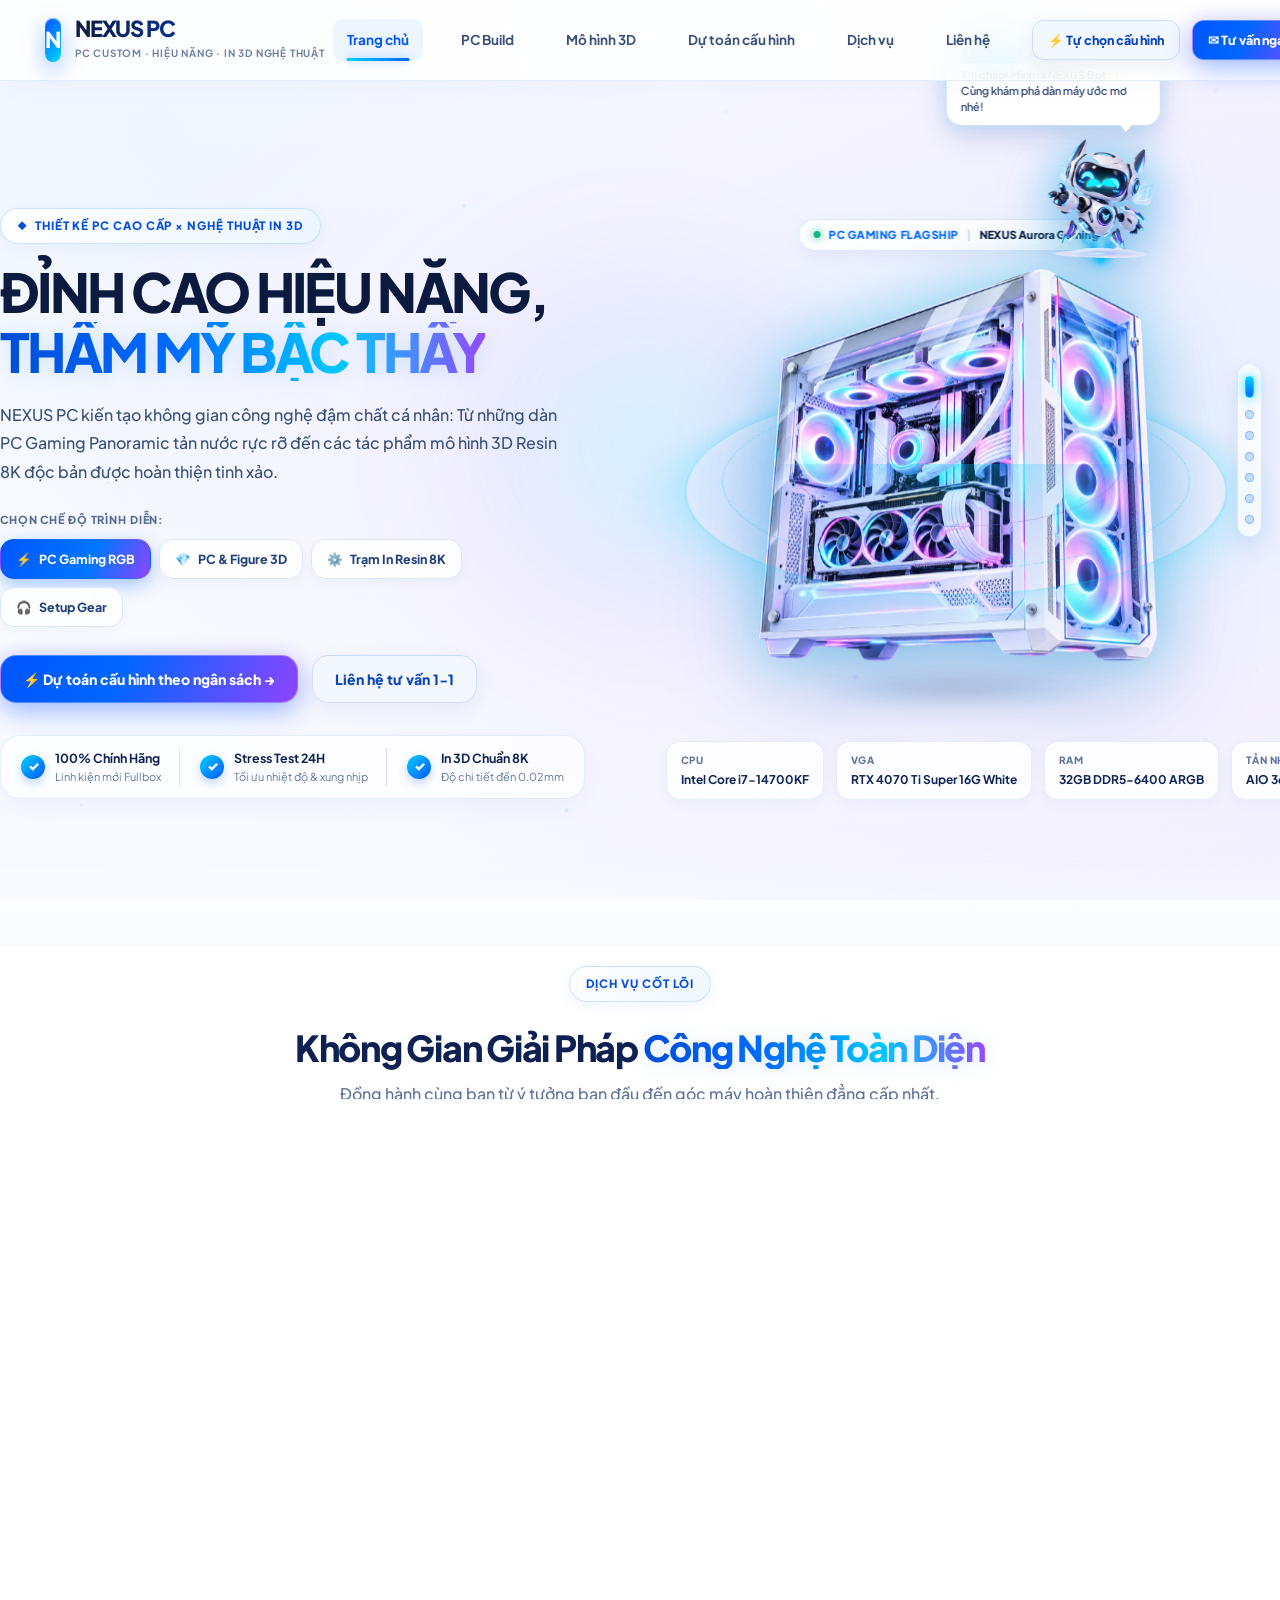
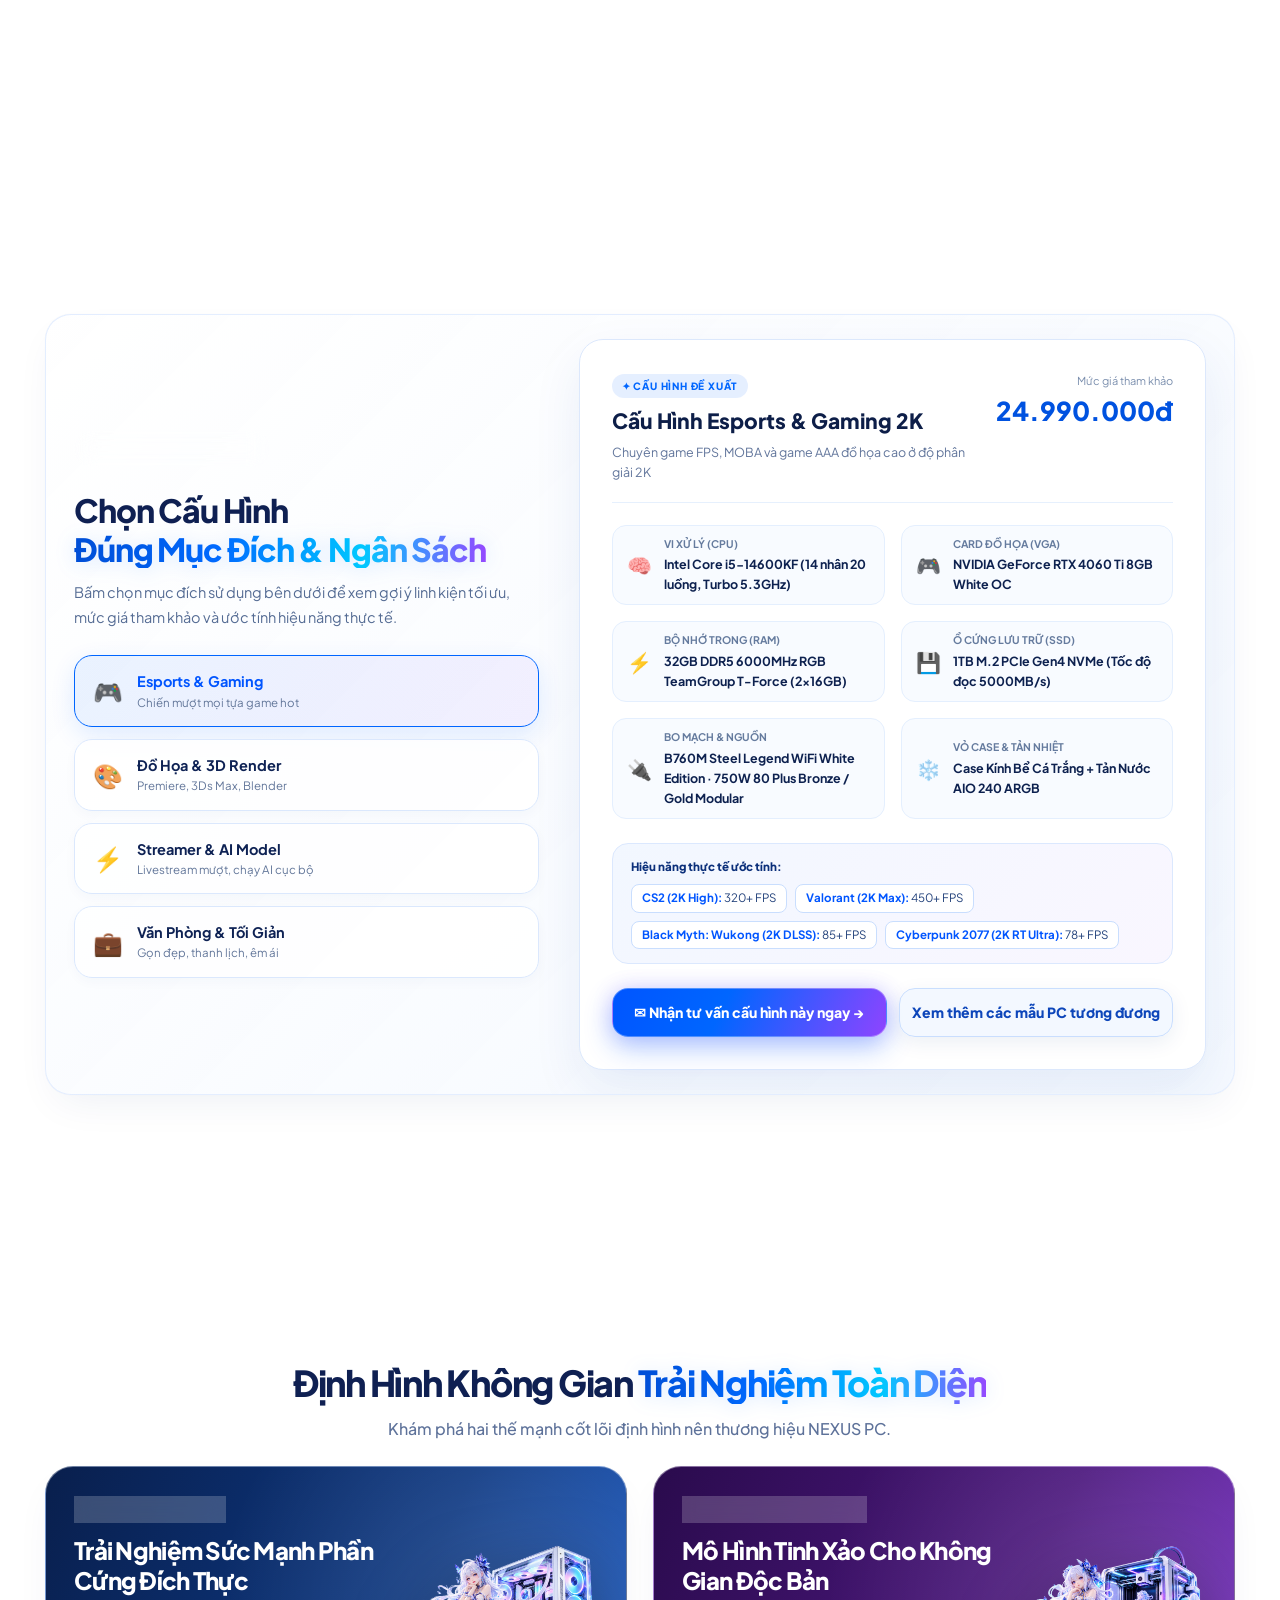
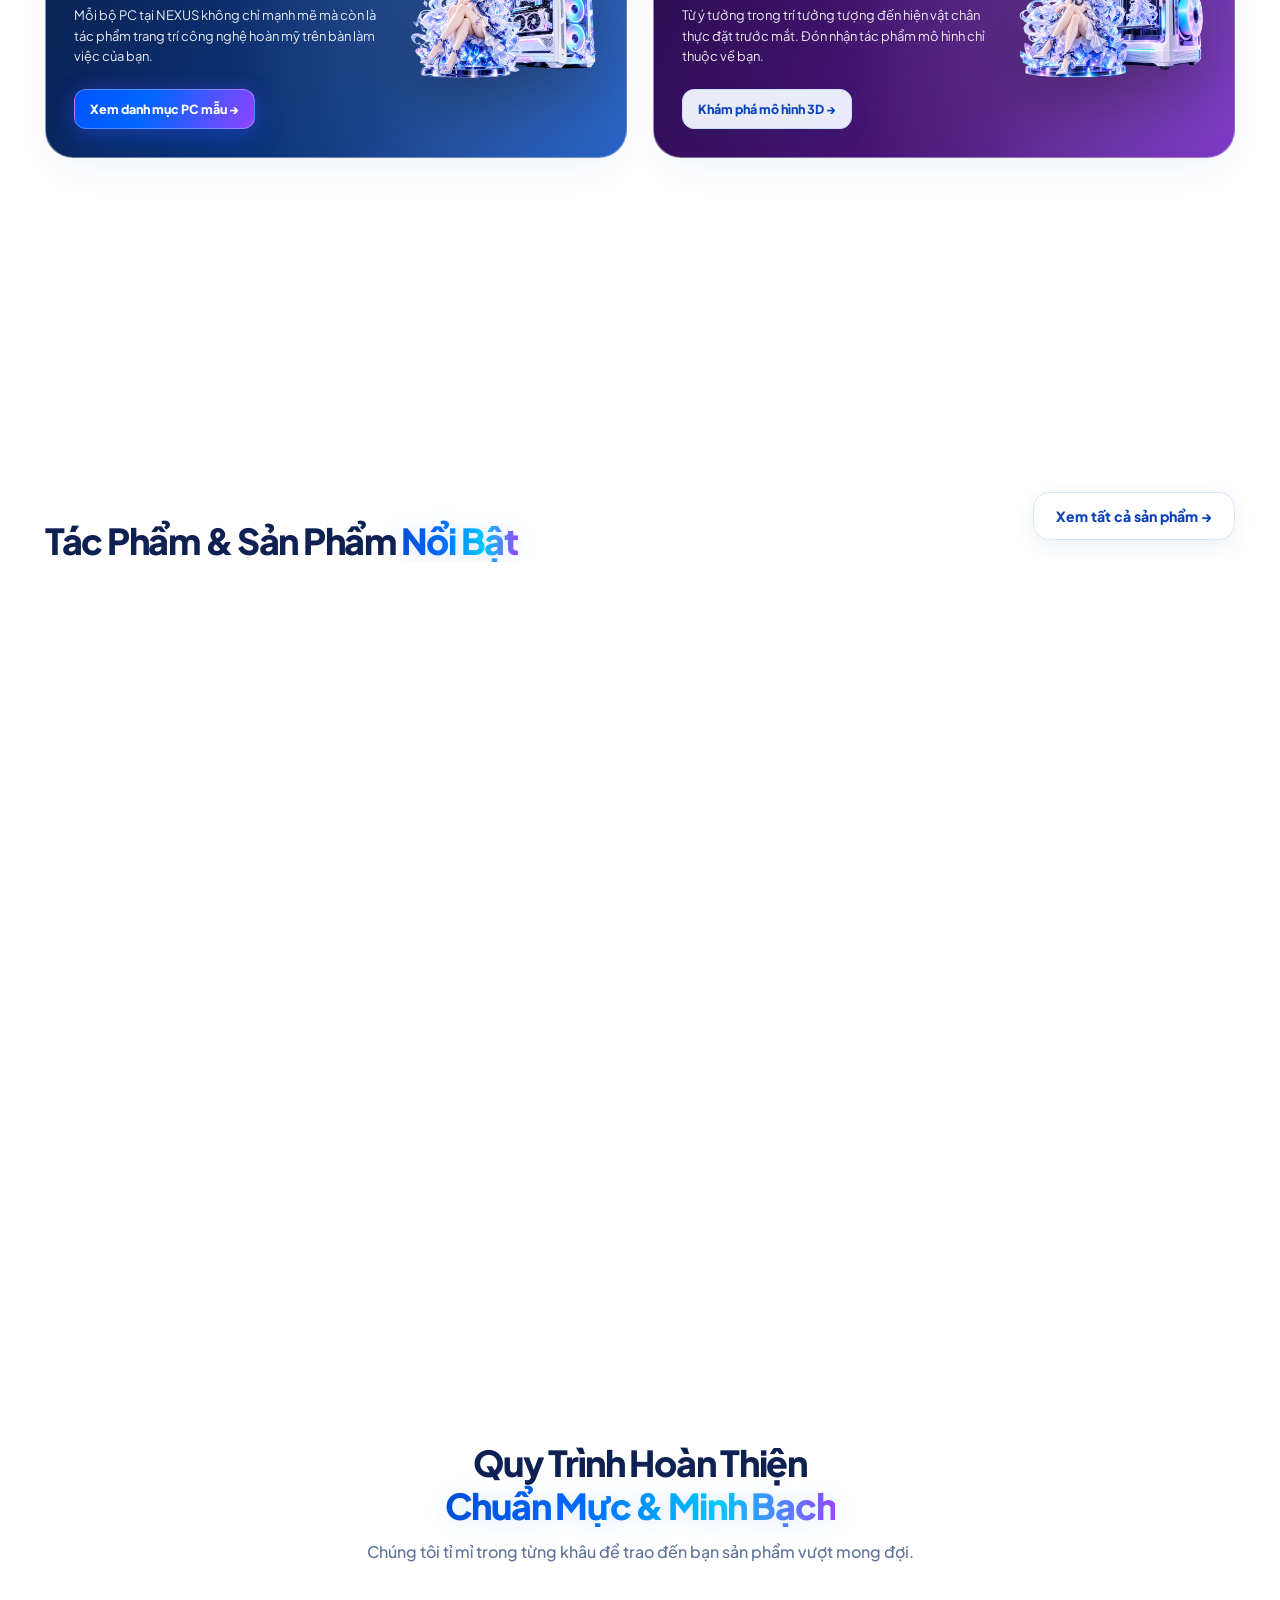
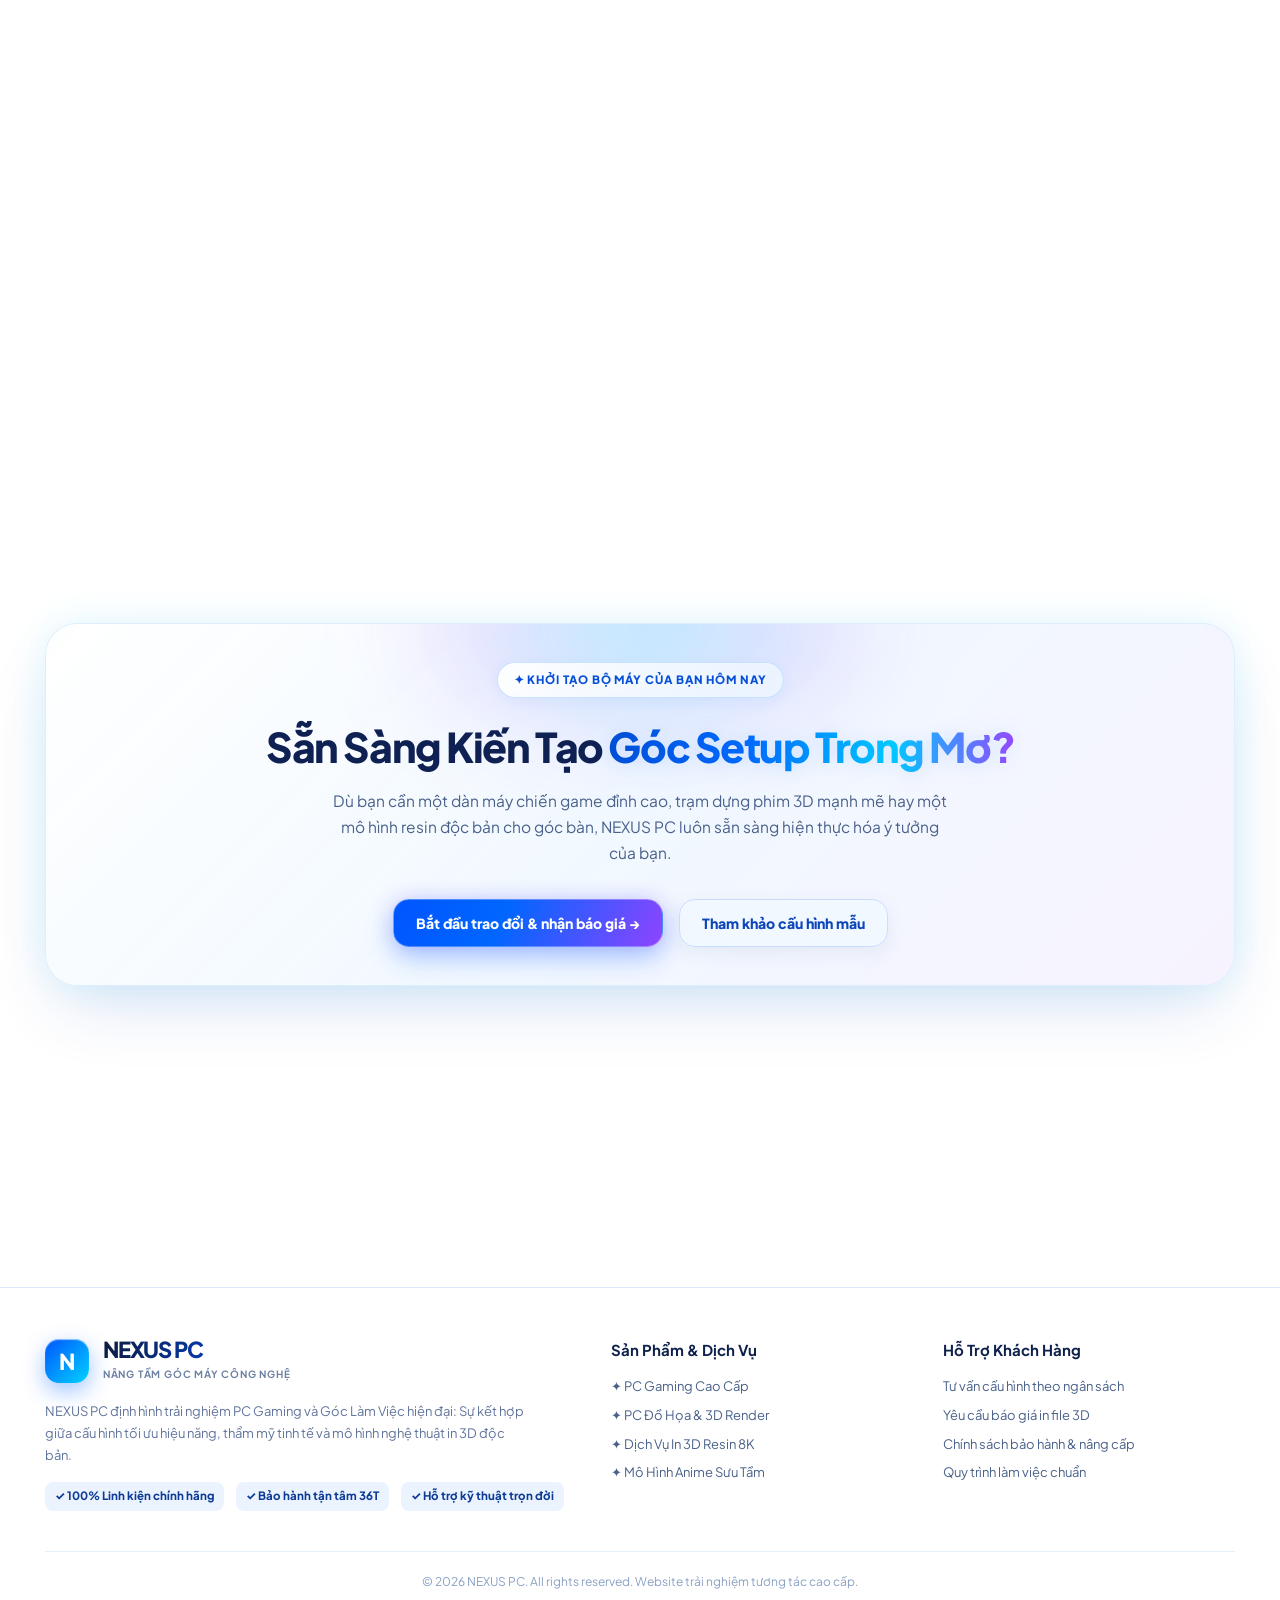
==== commit e2d0b61f: "u" ====
--- a/index.html
+++ b/index.html
@@ -5,9 +5,14 @@
   <meta name="viewport" content="width=device-width,initial-scale=1">
   <title>NEXUS PC | PC Gaming Cao Cấp & In 3D Resin Nghệ Thuật</title>
   <meta name="description" content="NEXUS PC - Thiết kế, tư vấn, lắp ráp PC Gaming Panoramic cao cấp và dịch vụ in mô hình 3D Resin 8K theo yêu cầu.">
-  <link rel="stylesheet" href="style.css?v=3">
+  <link rel="stylesheet" href="style.css?v=17">
 </head>
 <body data-page="home">
-  <script src="app.js?v=3" defer></script>
+  <!-- GSAP Animation Core Libraries -->
+  <script src="assets/gsap.min.js"></script>
+  <script src="assets/ScrollTrigger.min.js"></script>
+  <script src="assets/MotionPathPlugin.min.js"></script>
+  <!-- Main Application Script -->
+  <script src="app.js?v=17" defer></script>
 </body>
 </html>
--- a/style.css
+++ b/style.css
@@ -28,7 +28,7 @@
 }
 
 html {
-  scroll-behavior: smooth;
+  scroll-behavior: auto;
 }
 
 body {
@@ -2153,3 +2153,640 @@
     width: 180px;
   }
 }
+
+/* ==========================================================================
+   INTERACTIVE ROBOT SCROLL JOURNEY & MOTION PATH STYLES
+   ========================================================================== */
+
+/* Hidden SVG Motion Canvas for GSAP MotionPathPlugin */
+.robot-motion-canvas-hidden {
+  position: fixed;
+  inset: 0;
+  width: 100vw;
+  height: 100vh;
+  pointer-events: none;
+  z-index: -1;
+  opacity: 0;
+  visibility: hidden;
+}
+
+/* 2.5D Layered Robot Companion */
+.nexus-robot-companion {
+  position: fixed;
+  top: 0;
+  left: 0;
+  width: 120px;
+  height: 120px;
+  pointer-events: auto;
+  cursor: pointer;
+  z-index: 96;
+  transform-origin: center center;
+  will-change: transform;
+  transform-style: preserve-3d;
+  transition: filter 0.3s ease;
+}
+
+.nexus-robot-companion:hover {
+  filter: drop-shadow(0 0 25px rgba(0, 210, 255, 0.7));
+}
+
+/* Buoyant Idle Floating Sub-Container */
+.robot-buoyant-rig {
+  position: relative;
+  width: 100%;
+  height: 100%;
+  animation: robotHoverIdle 4.5s ease-in-out infinite;
+  transform-style: preserve-3d;
+}
+
+@keyframes robotHoverIdle {
+  0%, 100% {
+    transform: translateY(0px) rotate(0deg);
+  }
+  50% {
+    transform: translateY(-12px) rotate(2.5deg);
+  }
+}
+
+/* Thruster Exhaust Energy */
+.robot-thruster-exhaust {
+  position: absolute;
+  bottom: 0px;
+  left: 50%;
+  transform: translateX(-50%);
+  width: 60px;
+  height: 35px;
+  pointer-events: none;
+  z-index: 1;
+}
+
+.thruster-ring {
+  position: absolute;
+  left: 50%;
+  transform: translateX(-50%);
+  border-radius: 50%;
+  border: 1.5px solid #00d2ff;
+  box-shadow: 0 0 10px #00d2ff, inset 0 0 6px #00d2ff;
+  opacity: 0.7;
+}
+
+.ring-1 {
+  bottom: 12px;
+  width: 38px;
+  height: 12px;
+  animation: thrusterRingPulse 1.8s ease-in-out infinite;
+}
+
+.ring-2 {
+  bottom: 4px;
+  width: 26px;
+  height: 8px;
+  border-color: #a855f7;
+  box-shadow: 0 0 10px #a855f7;
+  animation: thrusterRingPulse 1.8s ease-in-out infinite 0.4s;
+}
+
+.thruster-flame {
+  position: absolute;
+  bottom: -6px;
+  left: 50%;
+  transform: translateX(-50%);
+  width: 18px;
+  height: 24px;
+  border-radius: 50% 50% 60% 60%;
+  background: radial-gradient(ellipse at top, #ffffff 10%, #00d2ff 60%, transparent 100%);
+  filter: blur(2px);
+  box-shadow: 0 0 14px #00d2ff;
+  animation: thrusterFlicker 0.25s infinite alternate;
+}
+
+@keyframes thrusterRingPulse {
+  0%, 100% { transform: translateX(-50%) scale(0.85); opacity: 0.5; }
+  50% { transform: translateX(-50%) scale(1.15); opacity: 0.95; }
+}
+
+@keyframes thrusterFlicker {
+  0% { transform: translateX(-50%) scale(0.9, 0.85); opacity: 0.8; }
+  100% { transform: translateX(-50%) scale(1.1, 1.25); opacity: 1; filter: blur(1.5px); }
+}
+
+/* Flying Mode Enhancements */
+.nexus-robot-companion.is-flying {
+  filter: drop-shadow(0 0 25px rgba(0, 210, 255, 0.75)) drop-shadow(0 15px 25px rgba(0, 80, 255, 0.45));
+}
+
+.nexus-robot-companion.is-flying .thruster-flame {
+  height: 48px;
+  width: 24px;
+  filter: blur(1px);
+  box-shadow: 0 0 35px #00d2ff, 0 0 55px #0066ff, 0 0 40px #9055ff;
+}
+
+/* Body wrapper */
+.robot-body-wrapper {
+  position: relative;
+  width: 100%;
+  height: 100%;
+  z-index: 5;
+}
+
+.robot-sprite-main {
+  width: 100%;
+  height: 100%;
+  object-fit: contain;
+  display: block;
+  filter: drop-shadow(0 16px 30px rgba(0, 70, 180, 0.35)) drop-shadow(0 0 20px rgba(0, 210, 255, 0.4));
+  transition: transform 0.3s ease;
+}
+
+/* Dynamic LED Face Screen Expressions Overlay */
+.robot-screen-overlay {
+  position: absolute;
+  top: 26%;
+  left: 31%;
+  width: 38%;
+  height: 22%;
+  border-radius: 20px;
+  pointer-events: none;
+  display: flex;
+  align-items: center;
+  justify-content: space-around;
+  padding: 0 6px;
+  z-index: 6;
+}
+
+.robot-led-eye {
+  width: 14px;
+  height: 14px;
+  border-radius: 50%;
+  background: #00f2fe;
+  box-shadow: 0 0 12px #00f2fe, 0 0 4px #fff;
+  transition: all 0.3s cubic-bezier(0.16, 1, 0.3, 1);
+}
+
+/* Happy Eyes ^_^ */
+.eye-state-happy .robot-led-eye {
+  height: 7px;
+  border-radius: 12px 12px 0 0;
+  border-bottom: 2px solid transparent;
+  transform: rotate(-10deg);
+}
+
+.eye-state-happy .eye-right {
+  transform: rotate(10deg);
+}
+
+/* Flying Eyes >_< */
+.eye-state-fly .robot-led-eye {
+  height: 4px;
+  width: 16px;
+  background: #ffffff;
+  box-shadow: 0 0 14px #00d2ff;
+  transform: rotate(15deg);
+}
+
+.eye-state-fly .eye-right {
+  transform: rotate(-15deg);
+}
+
+/* Focus Reticle Eyes ◎_◎ */
+.eye-state-focus .robot-led-eye {
+  width: 16px;
+  height: 16px;
+  border-radius: 50%;
+  border: 2px solid #00f2fe;
+  background: radial-gradient(circle, #fff 35%, transparent 40%);
+  animation: reticleSpin 3s linear infinite;
+}
+
+@keyframes reticleSpin {
+  0% { transform: scale(0.9); }
+  50% { transform: scale(1.15); box-shadow: 0 0 16px #00f2fe; }
+  100% { transform: scale(0.9); }
+}
+
+/* Sparkle Eyes ✦_✦ */
+.eye-state-sparkle .robot-led-eye {
+  width: 16px;
+  height: 16px;
+  border-radius: 0;
+  clip-path: polygon(50% 0%, 65% 35%, 100% 50%, 65% 65%, 50% 100%, 35% 65%, 0% 50%, 35% 35%);
+  background: #f472b6;
+  box-shadow: 0 0 14px #f472b6, 0 0 6px #fff;
+}
+
+/* Holographic Hand Emitter & Projector */
+.robot-holo-emitter {
+  position: absolute;
+  top: 15%;
+  left: -110px;
+  width: 130px;
+  pointer-events: none;
+  opacity: 0;
+  transform: scale(0.7) translateY(10px);
+  transition: all 0.4s cubic-bezier(0.16, 1, 0.3, 1);
+  z-index: 10;
+}
+
+.robot-holo-emitter.active {
+  opacity: 1;
+  transform: scale(1) translateY(0);
+}
+
+.holo-cone-light {
+  position: absolute;
+  top: 25px;
+  right: -10px;
+  width: 90px;
+  height: 50px;
+  background: radial-gradient(ellipse at right, rgba(0, 210, 255, 0.45) 0%, transparent 75%);
+  filter: blur(6px);
+  pointer-events: none;
+}
+
+.holo-floating-card {
+  padding: 10px 14px;
+  border-radius: 14px;
+  background: rgba(255, 255, 255, 0.92);
+  backdrop-filter: blur(16px);
+  -webkit-backdrop-filter: blur(16px);
+  border: 1px solid rgba(0, 210, 255, 0.6);
+  box-shadow: 0 10px 25px rgba(0, 60, 160, 0.2), 0 0 20px rgba(0, 210, 255, 0.35);
+  animation: cardFloatGlow 3s ease-in-out infinite;
+}
+
+.holo-chip-tag {
+  display: block;
+  font-size: 8.5px;
+  font-weight: 800;
+  letter-spacing: 0.08em;
+  color: #0066ff;
+  margin-bottom: 2px;
+}
+
+.holo-floating-card b {
+  display: block;
+  font-size: 11px;
+  color: #0d1e48;
+}
+
+.holo-floating-card p {
+  font-size: 9.5px;
+  color: #556c94;
+  margin: 3px 0 0;
+}
+
+@keyframes cardFloatGlow {
+  0%, 100% { transform: translateY(0); }
+  50% { transform: translateY(-4px); }
+}
+
+/* Laser Scan Beam for 3D Models */
+.robot-scan-beam {
+  position: absolute;
+  top: 50%;
+  left: -130px;
+  width: 140px;
+  height: 80px;
+  pointer-events: none;
+  opacity: 0;
+  transform: translateY(-50%) scale(0.8);
+  transition: all 0.4s ease;
+  z-index: 10;
+}
+
+.robot-scan-beam.active {
+  opacity: 1;
+  transform: translateY(-50%) scale(1);
+}
+
+.scan-laser-cone {
+  position: absolute;
+  inset: 0;
+  background: linear-gradient(90deg, rgba(144, 85, 255, 0.4), rgba(0, 210, 255, 0.3), transparent);
+  clip-path: polygon(100% 50%, 0% 0%, 0% 100%);
+  animation: laserSweep 1.8s ease-in-out infinite alternate;
+}
+
+.scan-reticle-ring {
+  position: absolute;
+  left: 0;
+  top: 50%;
+  transform: translateY(-50%);
+  width: 32px;
+  height: 32px;
+  border-radius: 50%;
+  border: 1.5px dashed #00d2ff;
+  box-shadow: 0 0 12px #00d2ff;
+  animation: reticleSpin 2s linear infinite;
+}
+
+@keyframes laserSweep {
+  0% { transform: rotate(-8deg); opacity: 0.6; }
+  100% { transform: rotate(8deg); opacity: 1; }
+}
+
+/* Contextual Robot Speech Bubble (Non-blocking & Auto-fading) */
+.robot-speech-bubble {
+  position: absolute;
+  bottom: calc(100% + 12px);
+  width: 215px;
+  padding: 10px 14px;
+  border-radius: 16px;
+  background: rgba(255, 255, 255, 0.96);
+  backdrop-filter: blur(20px);
+  -webkit-backdrop-filter: blur(20px);
+  border: 1.5px solid rgba(200, 225, 255, 0.95);
+  box-shadow: 0 12px 30px rgba(0, 50, 150, 0.16), 0 0 18px rgba(0, 210, 255, 0.16);
+  pointer-events: none !important;
+  opacity: 0;
+  visibility: hidden;
+  transform: translateY(-8px) scale(0.95);
+  transition: opacity 0.4s ease, transform 0.4s cubic-bezier(0.16, 1, 0.3, 1), visibility 0.4s;
+  z-index: 20;
+}
+
+.robot-speech-bubble::after {
+  content: '';
+  position: absolute;
+  top: 100%;
+  border-width: 7px 6px 0 6px;
+  border-style: solid;
+  border-color: rgba(255, 255, 255, 0.96) transparent transparent transparent;
+}
+
+.robot-speech-bubble.bubble-visible,
+.nexus-robot-companion:hover .robot-speech-bubble {
+  opacity: 1;
+  visibility: visible;
+  transform: translateY(0) scale(1);
+}
+
+.nexus-robot-companion.is-flying .robot-speech-bubble {
+  opacity: 0 !important;
+  visibility: hidden !important;
+  transform: translateY(-8px) scale(0.9) !important;
+  transition: opacity 0.2s ease, transform 0.2s ease;
+}
+
+.speech-speaker-row {
+  display: flex;
+  align-items: center;
+  gap: 6px;
+  margin-bottom: 4px;
+}
+
+.speech-badge {
+  font-size: 8px;
+  font-weight: 800;
+  letter-spacing: 0.08em;
+  color: #fff;
+  background: linear-gradient(135deg, #0055ff, #00d2ff);
+  padding: 2px 6px;
+  border-radius: 8px;
+}
+
+.speech-name {
+  font-size: 10.5px;
+  font-weight: 800;
+  color: #0e2456;
+}
+
+.robot-speech-bubble p {
+  font-size: 11px;
+  line-height: 1.45;
+  color: #3b5078;
+  margin: 0;
+  font-weight: 600;
+}
+
+/* Direction-Aware Orientations (Left vs Right side) */
+.robot-body-wrapper {
+  position: relative;
+  width: 100%;
+  height: 100%;
+  z-index: 5;
+  transition: transform 0.45s cubic-bezier(0.16, 1, 0.3, 1);
+  transform-origin: center center;
+}
+
+/* Robot on LEFT side: Turn body RIGHT into the content */
+.nexus-robot-companion.facing-right .robot-body-wrapper {
+  transform: scaleX(-1);
+}
+
+.nexus-robot-companion.facing-right .robot-speech-bubble {
+  left: 0;
+  right: auto;
+}
+
+.nexus-robot-companion.facing-right .robot-speech-bubble::after {
+  left: 28px;
+  right: auto;
+}
+
+.nexus-robot-companion.facing-right .holo-floating-card {
+  transform: scaleX(-1); /* Keep text legible */
+}
+
+.nexus-robot-companion.facing-right .robot-holo-emitter {
+  top: 62%;
+  left: calc(100% + 14px);
+  right: auto;
+}
+
+.nexus-robot-companion.facing-right .robot-scan-beam {
+  left: 65%;
+  right: auto;
+  transform: rotate(35deg);
+}
+
+/* Robot on RIGHT side: Turn body LEFT into the content */
+.nexus-robot-companion.facing-left .robot-body-wrapper {
+  transform: scaleX(1);
+}
+
+.nexus-robot-companion.facing-left .robot-speech-bubble {
+  right: 0;
+  left: auto;
+}
+
+.nexus-robot-companion.facing-left .robot-speech-bubble::after {
+  right: 28px;
+  left: auto;
+}
+
+.nexus-robot-companion.facing-left .holo-floating-card {
+  transform: scaleX(1);
+}
+
+.nexus-robot-companion.facing-left .robot-holo-emitter {
+  top: 62%;
+  right: calc(100% + 14px);
+  left: auto;
+}
+
+.nexus-robot-companion.facing-left .robot-scan-beam {
+  right: 65%;
+  left: auto;
+  transform: rotate(-35deg);
+}
+
+/* Joy bounce on click */
+.nexus-robot-companion.robot-joy-bounce .robot-buoyant-rig {
+  animation: joyBounce 0.8s cubic-bezier(0.16, 1, 0.3, 1) !important;
+}
+
+@keyframes joyBounce {
+  0% { transform: translateY(0) scale(1); }
+  35% { transform: translateY(-30px) scale(1.15) rotate(-6deg); }
+  65% { transform: translateY(-10px) scale(1.05) rotate(4deg); }
+  100% { transform: translateY(0) scale(1); }
+}
+
+@media (max-width: 600px) {
+  .nexus-robot-companion {
+    width: 120px;
+    height: 120px;
+  }
+  .robot-speech-bubble {
+    width: 200px;
+  }
+  .home-stage-dots {
+    display: none;
+  }
+}
+
+/* ==========================================================================
+   HOME STAGE DOTS (Section Snapping Indicator)
+   ========================================================================== */
+.home-stage-dots {
+  position: fixed;
+  right: 18px;
+  top: 50%;
+  transform: translateY(-50%);
+  display: flex;
+  flex-direction: column;
+  gap: 12px;
+  z-index: 85;
+  background: rgba(255, 255, 255, 0.7);
+  backdrop-filter: blur(14px);
+  -webkit-backdrop-filter: blur(14px);
+  border: 1px solid rgba(210, 230, 255, 0.8);
+  padding: 12px 7px;
+  border-radius: 30px;
+  box-shadow: 0 10px 25px rgba(0, 50, 150, 0.1);
+}
+
+.stage-dot {
+  position: relative;
+  width: 9px;
+  height: 9px;
+  border-radius: 9px;
+  background: rgba(0, 102, 255, 0.2);
+  border: 1px solid rgba(0, 102, 255, 0.35);
+  cursor: pointer;
+  padding: 0;
+  transition: all 0.3s cubic-bezier(0.16, 1, 0.3, 1);
+  outline: none;
+}
+
+.stage-dot:hover {
+  transform: scale(1.3);
+  background: #00d2ff;
+  border-color: #00d2ff;
+  box-shadow: 0 0 10px #00d2ff;
+}
+
+.stage-dot.active {
+  height: 22px;
+  background: linear-gradient(180deg, #00d2ff, #0066ff);
+  border-color: #00d2ff;
+  box-shadow: 0 0 12px rgba(0, 210, 255, 0.8);
+}
+
+.stage-dot .stage-tooltip {
+  position: absolute;
+  right: calc(100% + 12px);
+  top: 50%;
+  transform: translateY(-50%);
+  background: rgba(10, 24, 60, 0.92);
+  color: #fff;
+  font-size: 11px;
+  font-weight: 750;
+  padding: 4px 10px;
+  border-radius: 8px;
+  white-space: nowrap;
+  pointer-events: none;
+  opacity: 0;
+  transition: opacity 0.2s ease, transform 0.2s ease;
+  backdrop-filter: blur(10px);
+  box-shadow: 0 6px 16px rgba(0, 0, 0, 0.2);
+}
+
+.stage-dot:hover .stage-tooltip {
+  opacity: 1;
+  transform: translateY(-50%) translateX(-4px);
+}
+
+/* ==========================================================================
+   FULL VIEWPORT STAGES (Xem đủ trọn vẹn 100% nội dung, không lưng chừng)
+   ========================================================================== */
+.home-section-stage {
+  min-height: calc(100vh - 75px);
+  display: flex !important;
+  flex-direction: column !important;
+  justify-content: center !important;
+  box-sizing: border-box !important;
+  padding-top: 36px !important;
+  padding-bottom: 36px !important;
+  margin-top: 0 !important;
+  margin-bottom: 0 !important;
+}
+
+/* Compact adjustments for laptop screens (<= 950px height) to guarantee no cut-off */
+@media (max-height: 950px) {
+  .home-section-stage {
+    padding-top: 20px !important;
+    padding-bottom: 20px !important;
+  }
+  .bento-grid {
+    gap: 16px;
+  }
+  .bento-large {
+    min-height: 220px;
+  }
+  .bento-visual img {
+    max-height: 190px;
+  }
+  .config-wrapper {
+    padding: 24px 28px;
+  }
+  .showcase-banner {
+    min-height: 270px;
+    padding: 28px;
+  }
+  .banner-photo {
+    width: 190px;
+    max-height: 210px;
+  }
+  .product figure {
+    height: 185px;
+  }
+  .product-info {
+    padding: 14px 16px;
+  }
+  .grid4 {
+    gap: 16px;
+  }
+  .process-grid {
+    gap: 16px;
+  }
+  .process-card {
+    padding: 20px 18px;
+  }
+  .final-cta-surface {
+    padding: 38px 30px;
+  }
+}
+
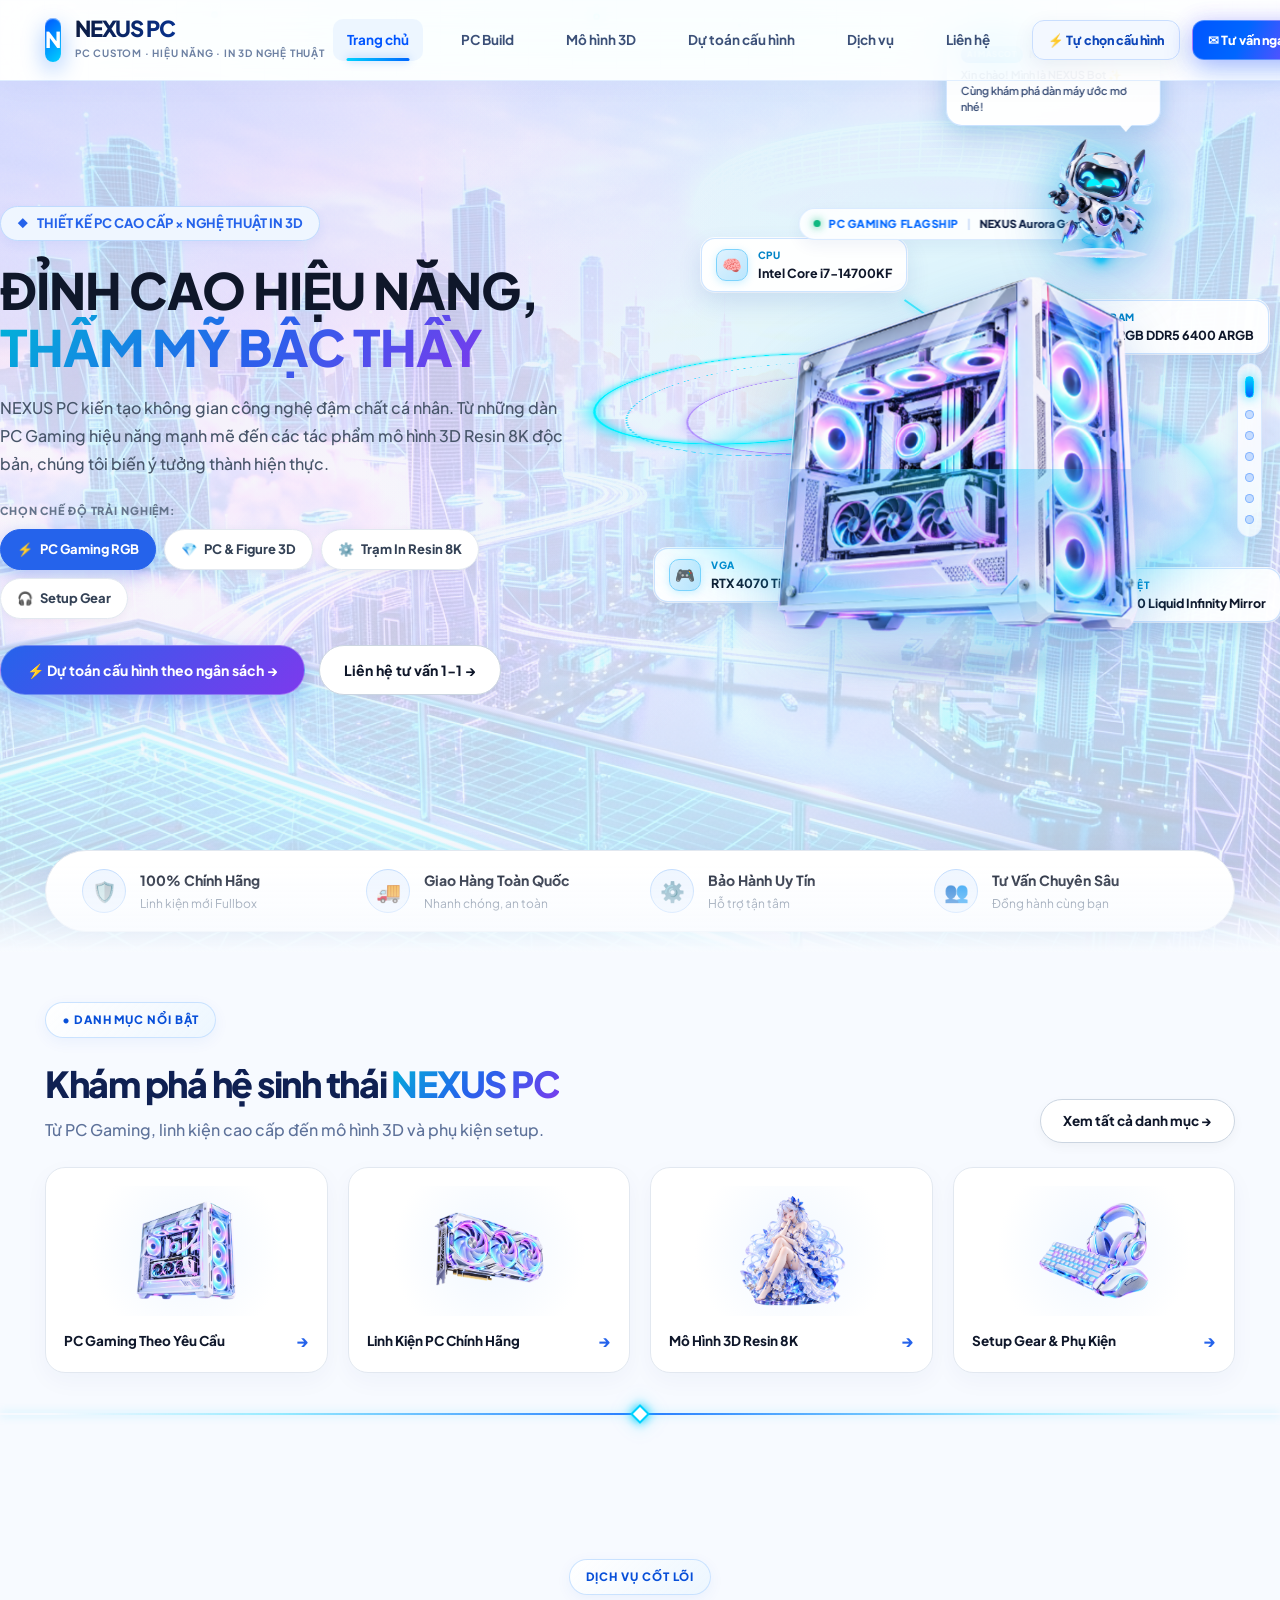
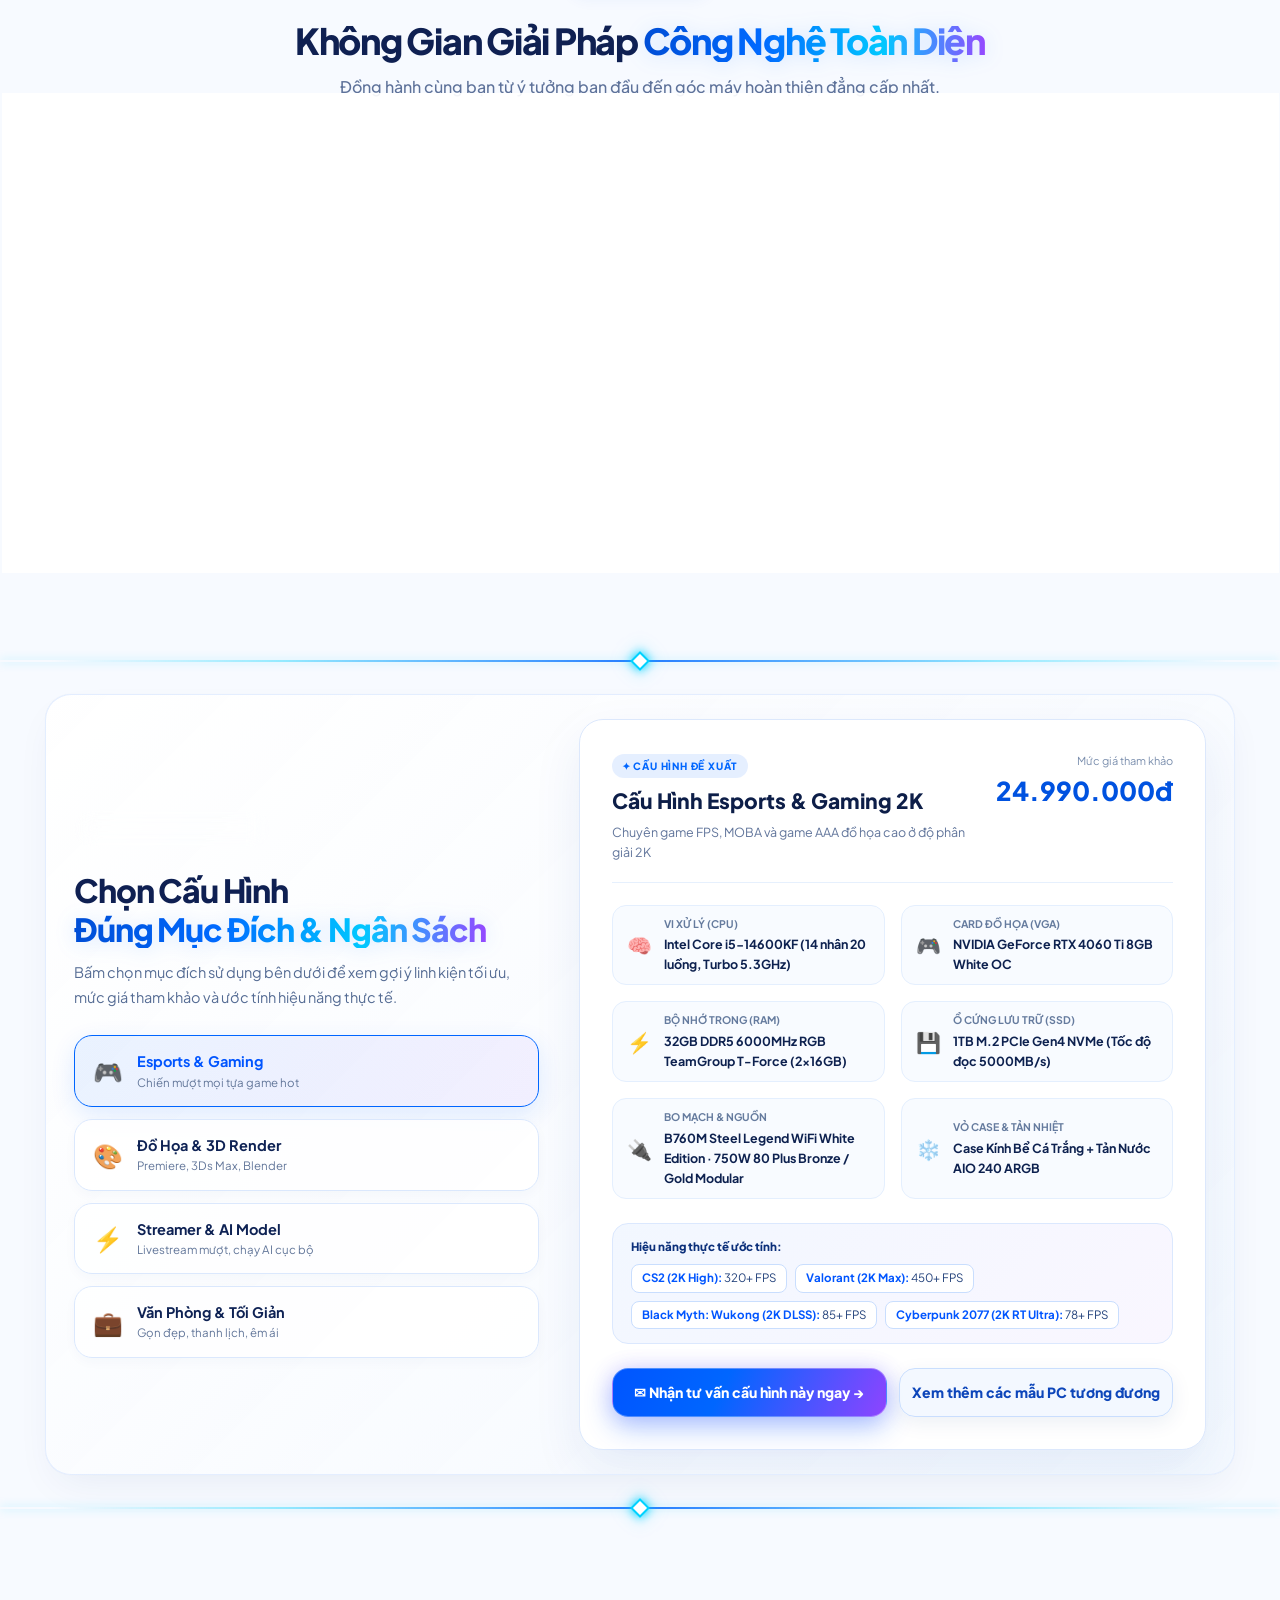
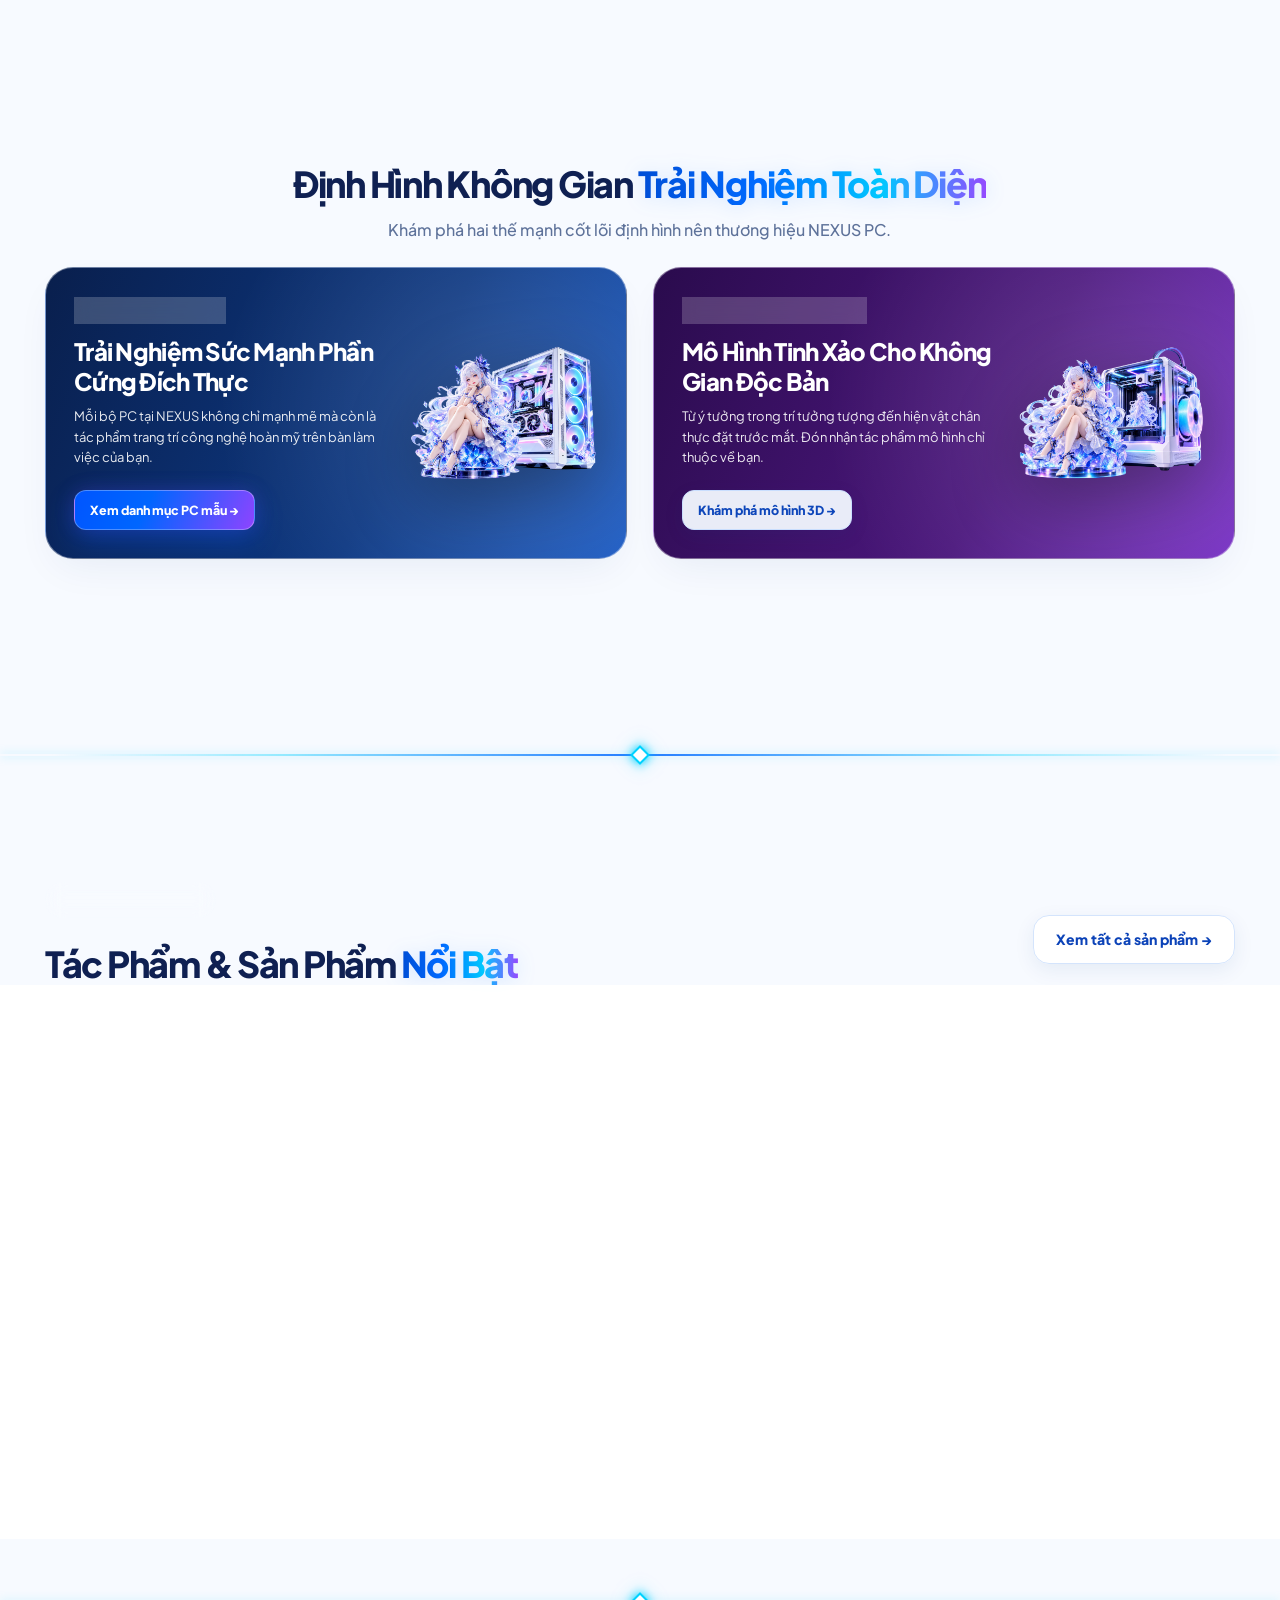
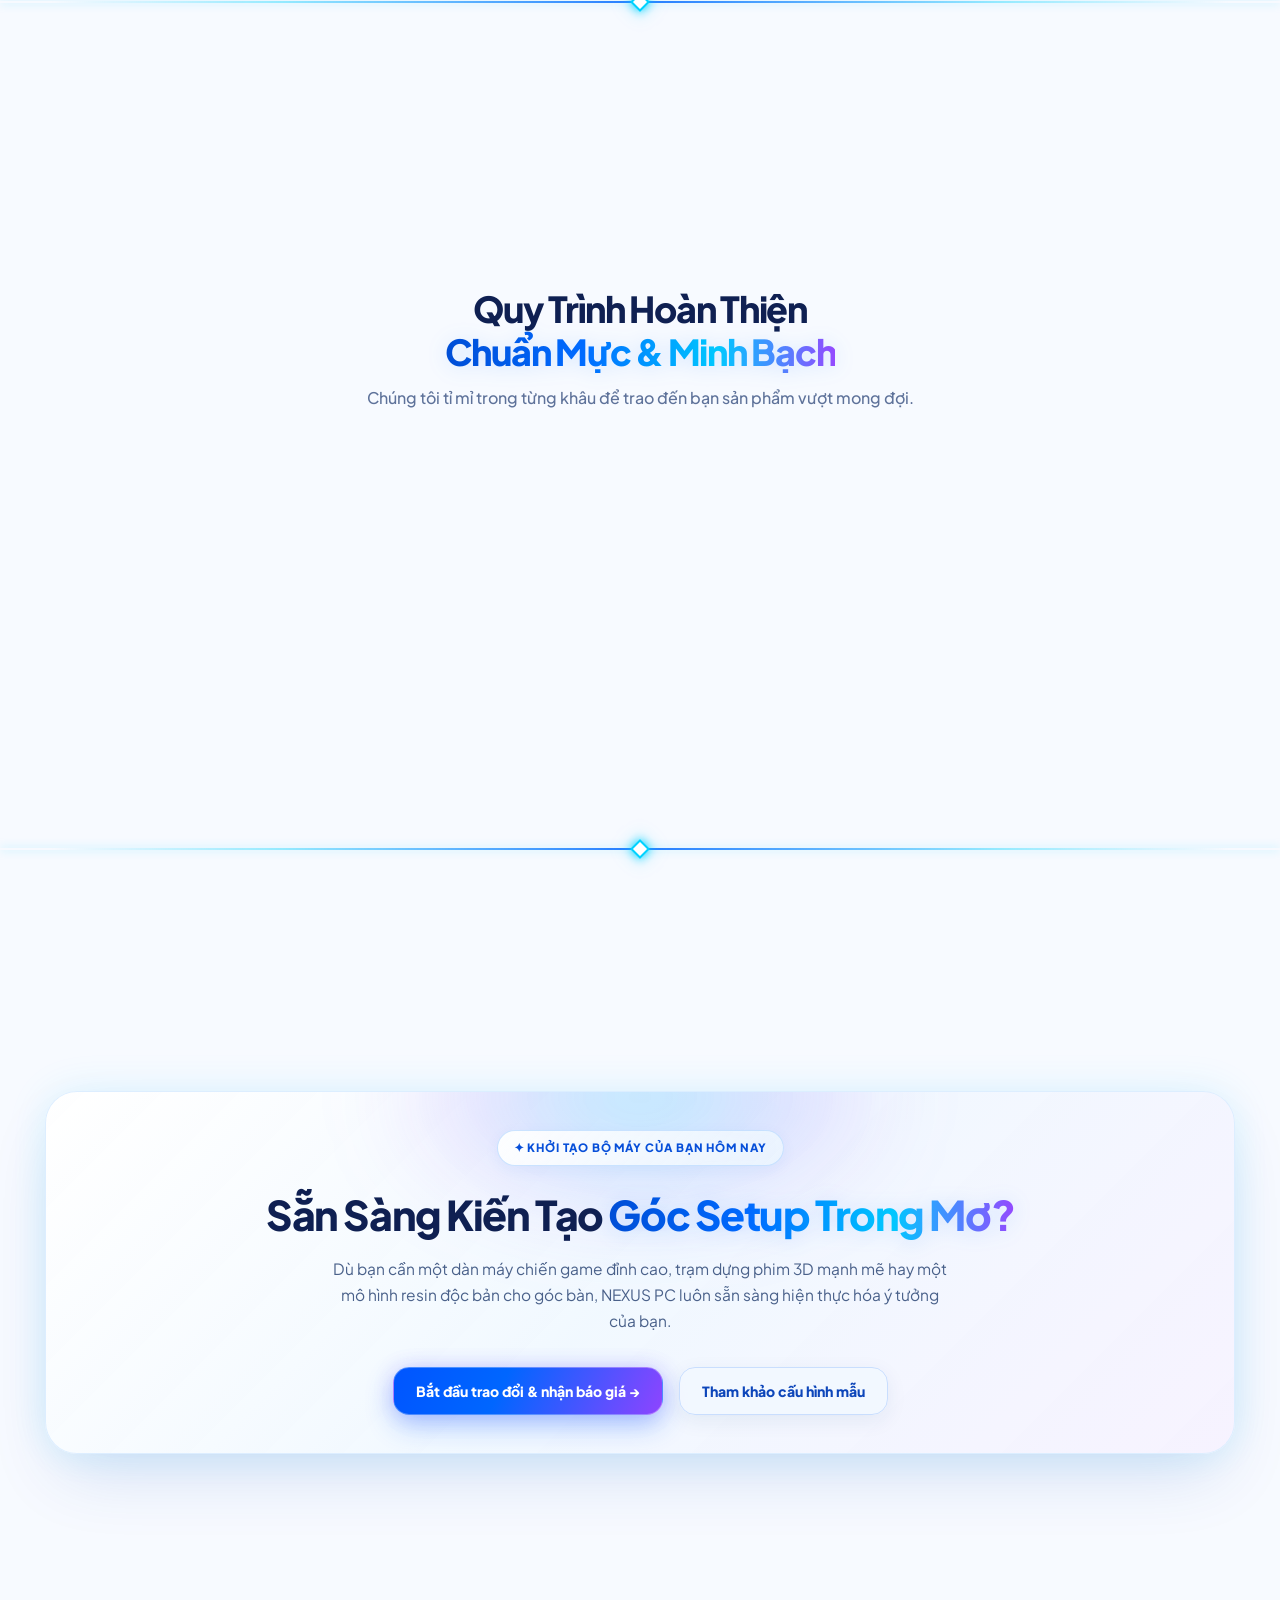
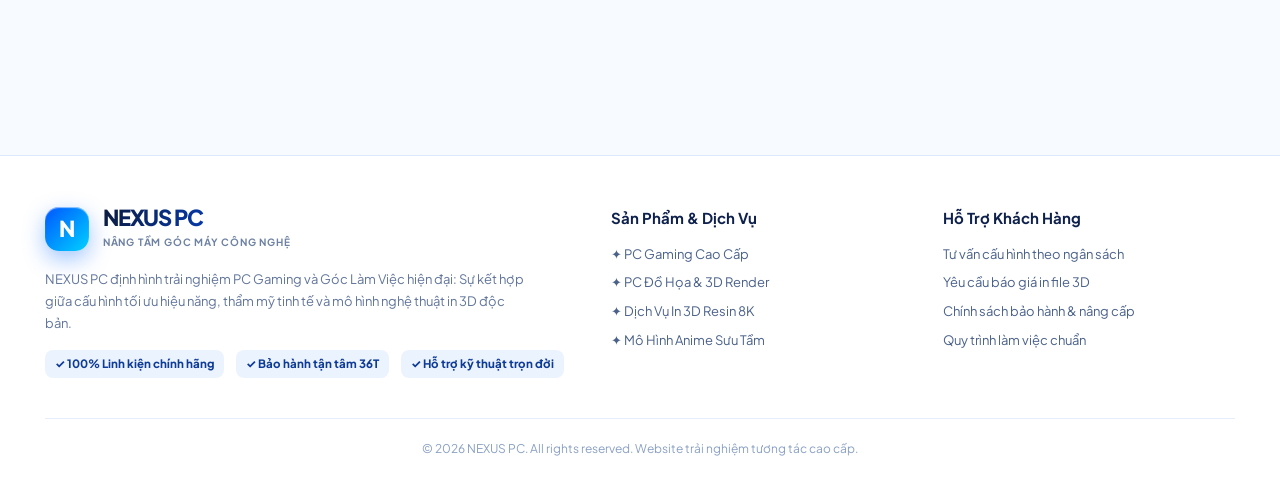
==== commit 3fe14bc0: "u" ====
--- a/index.html
+++ b/index.html
@@ -1,18 +1,22 @@
 <!doctype html>
 <html lang="vi">
+
 <head>
-  <meta charset="utf-8">
-  <meta name="viewport" content="width=device-width,initial-scale=1">
-  <title>NEXUS PC | PC Gaming Cao Cấp & In 3D Resin Nghệ Thuật</title>
-  <meta name="description" content="NEXUS PC - Thiết kế, tư vấn, lắp ráp PC Gaming Panoramic cao cấp và dịch vụ in mô hình 3D Resin 8K theo yêu cầu.">
-  <link rel="stylesheet" href="style.css?v=17">
+    <meta charset="utf-8">
+    <meta name="viewport" content="width=device-width,initial-scale=1">
+    <title>NEXUS PC | PC Gaming Cao Cấp & In 3D Resin Nghệ Thuật</title>
+    <meta name="description"
+        content="NEXUS PC - Thiết kế, tư vấn, lắp ráp PC Gaming Panoramic cao cấp và dịch vụ in mô hình 3D Resin 8K theo yêu cầu.">
+    <link rel="stylesheet" href="style.css?v=32">
 </head>
+
 <body data-page="home">
-  <!-- GSAP Animation Core Libraries -->
-  <script src="assets/gsap.min.js"></script>
-  <script src="assets/ScrollTrigger.min.js"></script>
-  <script src="assets/MotionPathPlugin.min.js"></script>
-  <!-- Main Application Script -->
-  <script src="app.js?v=17" defer></script>
+    <!-- GSAP Animation Core Libraries -->
+    <script src="assets/gsap.min.js"></script>
+    <script src="assets/ScrollTrigger.min.js"></script>
+    <script src="assets/MotionPathPlugin.min.js"></script>
+    <!-- Main Application Script -->
+    <script src="app.js?v=32" defer></script>
 </body>
+
 </html>
--- a/style.css
+++ b/style.css
@@ -34,15 +34,22 @@
 body {
   margin: 0;
   font: 15px/1.6 'Plus Jakarta Sans', 'Inter', -apple-system, BlinkMacSystemFont, sans-serif;
-  color: var(--ink);
-  background: radial-gradient(circle at 12% 15%, #f0f6ff 0%, #f9fbff 40%, #f5f2ff 100%);
+  color: #0f172a;
+  background-color: #f7faff;
+  background-image:
+    radial-gradient(ellipse 80% 50% at 50% -10%, rgba(0, 210, 255, 0.12) 0%, transparent 65%),
+    radial-gradient(ellipse 60% 40% at 90% 85%, rgba(0, 102, 255, 0.08) 0%, transparent 60%),
+    radial-gradient(ellipse 50% 35% at 10% 65%, rgba(144, 85, 255, 0.06) 0%, transparent 60%),
+    linear-gradient(rgba(0, 102, 255, 0.028) 1px, transparent 1px),
+    linear-gradient(90deg, rgba(0, 102, 255, 0.028) 1px, transparent 1px);
+  background-size: 100% 100%, 100% 100%, 100% 100%, 44px 44px, 44px 44px;
   background-attachment: fixed;
   overflow-x: hidden;
   position: relative;
   min-height: 100vh;
 }
 
-/* Background Canvas & Ambient Light Follower */
+/* Background Canvas */
 #canvasParticles {
   position: fixed;
   top: 0;
@@ -51,24 +58,13 @@
   height: 100%;
   pointer-events: none;
   z-index: 0;
-  opacity: 0.85;
+  opacity: 1;
 }
 
 .ambient-spotlight {
-  position: fixed;
-  top: 0;
-  left: 0;
-  width: 500px;
-  height: 500px;
-  border-radius: 50%;
-  pointer-events: none;
-  background: radial-gradient(circle, rgba(0, 210, 255, 0.12) 0%, rgba(144, 85, 255, 0.06) 45%, transparent 70%);
-  transform: translate(-50%, -50%);
-  filter: blur(40px);
-  z-index: 1;
-  transition: opacity 0.5s ease;
-  will-change: transform;
-}
+  display: none !important;
+}
+
 
 /* Scroll Progress Bar */
 .scroll-progress-bar {
@@ -88,7 +84,10 @@
   text-decoration: none;
 }
 
-button, input, select, textarea {
+button,
+input,
+select,
+textarea {
   font: inherit;
 }
 
@@ -245,7 +244,8 @@
 /* ==========================================================================
    BUTTONS & PILLS
    ========================================================================== */
-.btn, .pill {
+.btn,
+.pill {
   display: inline-flex;
   gap: 10px;
   align-items: center;
@@ -264,7 +264,8 @@
   overflow: hidden;
 }
 
-.btn::before, .pill::before {
+.btn::before,
+.pill::before {
   content: '';
   position: absolute;
   top: 0;
@@ -276,7 +277,8 @@
   transition: left 0.75s ease;
 }
 
-.btn:hover::before, .pill:hover::before {
+.btn:hover::before,
+.pill:hover::before {
   left: 150%;
 }
 
@@ -307,7 +309,8 @@
   transform: translateY(-2px);
 }
 
-.btn:hover, .pill:hover {
+.btn:hover,
+.pill:hover {
   transform: translateY(-3px);
   box-shadow: 0 12px 28px rgba(20, 75, 175, 0.16);
 }
@@ -321,7 +324,11 @@
 /* ==========================================================================
    TYPOGRAPHY
    ========================================================================== */
-h1, h2, h3, h4, p {
+h1,
+h2,
+h3,
+h4,
+p {
   margin-top: 0;
 }
 
@@ -334,7 +341,8 @@
   color: #0c1a40;
 }
 
-h1 .gradient, h2 .gradient {
+h1 .gradient,
+h2 .gradient {
   background: linear-gradient(90deg, #004ed6 0%, #006aff 35%, #00c8ff 70%, #944aff 100%);
   -webkit-background-clip: text;
   background-clip: text;
@@ -394,17 +402,41 @@
 }
 
 .hero.inner {
-  min-height: 380px;
-  background-size: cover;
-  background-position: center;
+  min-height: 320px;
+  position: relative;
+  display: flex;
+  flex-direction: column;
+  justify-content: center;
+  background: linear-gradient(135deg, #f0f7ff 0%, #ffffff 50%, #f4f8fe 100%) !important;
+  border-bottom: 1px solid rgba(0, 210, 255, 0.35);
+  overflow: hidden;
+  padding: 55px 0 40px;
 }
 
 .hero.inner::before {
   content: '';
   position: absolute;
   inset: 0;
-  background: linear-gradient(90deg, #f8fbfff5 0%, #f8fbffdd 40%, rgba(255, 255, 255, 0.4) 100%);
+  background-image: 
+    radial-gradient(circle at 80% 30%, rgba(0, 210, 255, 0.14) 0%, transparent 60%),
+    radial-gradient(circle at 15% 70%, rgba(37, 99, 235, 0.08) 0%, transparent 50%),
+    linear-gradient(rgba(0, 102, 255, 0.035) 1px, transparent 1px),
+    linear-gradient(90deg, rgba(0, 102, 255, 0.035) 1px, transparent 1px);
+  background-size: 100% 100%, 100% 100%, 40px 40px, 40px 40px;
+  pointer-events: none;
   z-index: 1;
+}
+
+.hero.inner::after {
+  content: '';
+  position: absolute;
+  bottom: 0;
+  left: 0;
+  right: 0;
+  height: 3px;
+  background: linear-gradient(90deg, transparent 5%, rgba(0, 210, 255, 0.6) 25%, rgba(0, 102, 255, 0.85) 50%, rgba(0, 210, 255, 0.6) 75%, transparent 95%);
+  box-shadow: 0 0 14px rgba(0, 210, 255, 0.5);
+  z-index: 4;
 }
 
 .hero-content {
@@ -421,7 +453,36 @@
 
 .hero.inner .hero-content {
   display: block;
-}
+  padding: 20px 0;
+}
+
+/* ==========================================================================
+   CYBER SECTION TRANSITION DIVIDER
+   ========================================================================== */
+.cyber-section-divider {
+  width: 100%;
+  max-width: 1480px;
+  margin: 10px auto;
+  height: 2px;
+  position: relative;
+  background: linear-gradient(90deg, transparent 4%, rgba(0, 210, 255, 0.4) 22%, rgba(0, 102, 255, 0.85) 50%, rgba(0, 210, 255, 0.4) 78%, transparent 96%);
+  z-index: 8;
+  box-shadow: 0 0 10px rgba(0, 210, 255, 0.35);
+}
+
+.cyber-section-divider::before {
+  content: '';
+  position: absolute;
+  top: 50%;
+  left: 50%;
+  transform: translate(-50%, -50%) rotate(45deg);
+  width: 10px;
+  height: 10px;
+  background: #ffffff;
+  border: 2px solid #00d2ff;
+  box-shadow: 0 0 10px #00d2ff, 0 0 18px rgba(0, 210, 255, 0.5);
+}
+
 
 .hero-copy {
   max-width: 620px;
@@ -618,8 +679,13 @@
 }
 
 @keyframes pedestalSpin {
-  0% { transform: translate(-50%, -50%) rotate(0deg); }
-  100% { transform: translate(-50%, -50%) rotate(360deg); }
+  0% {
+    transform: translate(-50%, -50%) rotate(0deg);
+  }
+
+  100% {
+    transform: translate(-50%, -50%) rotate(360deg);
+  }
 }
 
 .pedestal-light-aura {
@@ -724,8 +790,16 @@
 }
 
 @keyframes beaconPing {
-  0% { transform: scale(0.6); opacity: 0.9; }
-  75%, 100% { transform: scale(2.2); opacity: 0; }
+  0% {
+    transform: scale(0.6);
+    opacity: 0.9;
+  }
+
+  75%,
+  100% {
+    transform: scale(2.2);
+    opacity: 0;
+  }
 }
 
 .holo-hotspot:hover .beacon-core {
@@ -938,121 +1012,190 @@
   border-color: rgba(0, 102, 255, 0.35);
 }
 
-.bento-large {
+/* ==========================================================================
+   2. SERVICES QUAD DECK (4-Column Balanced Layout - 100% Viewport Fit)
+   ========================================================================== */
+.services-quad-deck {
   display: grid;
-  grid-template-columns: 1.15fr 0.85fr;
-  align-items: center;
-  padding: 36px 32px;
+  grid-template-columns: repeat(4, minmax(0, 1fr));
   gap: 20px;
-}
-
-.bento-tag {
-  display: inline-block;
-  font-size: 10.5px;
-  font-weight: 800;
-  letter-spacing: 0.08em;
-  color: #0066ff;
-  background: rgba(0, 102, 255, 0.1);
-  padding: 5px 12px;
-  border-radius: 20px;
-  margin-bottom: 14px;
-}
-
-.bento-tag.purple {
-  color: #9055ff;
-  background: rgba(144, 85, 255, 0.1);
-}
-
-.bento-content h3 {
-  font-size: 22px;
-  font-weight: 900;
-  color: #0d1e48;
-  margin-bottom: 12px;
-  letter-spacing: -0.02em;
-}
-
-.bento-content p {
-  font-size: 13.5px;
-  color: #556c94;
-  line-height: 1.7;
-  margin-bottom: 18px;
-}
-
-.bento-features {
+  width: 100%;
+}
+
+.service-quad-card {
+  position: relative;
+  background: rgba(255, 255, 255, 0.92);
+  border: 1px solid rgba(220, 236, 255, 0.95);
+  border-radius: 22px;
+  padding: 18px 16px 20px;
+  box-shadow: 0 14px 35px -10px rgba(18, 54, 116, 0.08), 0 0 1px rgba(18, 54, 116, 0.1);
+  backdrop-filter: blur(20px);
+  -webkit-backdrop-filter: blur(20px);
+  overflow: hidden;
   display: flex;
   flex-direction: column;
-  gap: 8px;
-  font-size: 12.5px;
-  font-weight: 700;
-  color: #21407a;
-  margin-bottom: 24px;
-}
-
-.bento-visual {
-  display: flex;
-  align-items: center;
-  justify-content: center;
-}
-
-.bento-visual img {
-  width: 100%;
-  max-height: 240px;
-  object-fit: contain;
-  filter: drop-shadow(0 15px 30px rgba(0, 60, 160, 0.18));
-  transition: transform 0.4s ease;
-}
-
-.bento-item:hover .bento-visual img {
-  transform: scale(1.06) translateY(-4px);
-}
-
-.bento-card-compact {
-  padding: 32px;
+  transition: transform 0.4s cubic-bezier(0.16, 1, 0.3, 1), box-shadow 0.4s ease, border-color 0.4s ease;
+}
+
+.service-quad-card:hover {
+  transform: translateY(-8px) scale(1.02);
+  box-shadow: 0 24px 50px -12px rgba(0, 102, 255, 0.2), 0 0 25px rgba(0, 210, 255, 0.15);
+  border-color: rgba(0, 102, 255, 0.4);
+}
+
+.service-card-glow {
+  position: absolute;
+  top: -40px;
+  right: -40px;
+  width: 130px;
+  height: 130px;
+  border-radius: 50%;
+  background: radial-gradient(circle, rgba(0, 102, 255, 0.15) 0%, transparent 70%);
+  pointer-events: none;
+  filter: blur(20px);
+  transition: transform 0.5s ease, opacity 0.5s ease;
+}
+
+.service-card-glow.purple {
+  background: radial-gradient(circle, rgba(144, 85, 255, 0.18) 0%, transparent 70%);
+}
+
+.service-card-glow.cyan {
+  background: radial-gradient(circle, rgba(0, 210, 255, 0.18) 0%, transparent 70%);
+}
+
+.service-card-glow.pink {
+  background: radial-gradient(circle, rgba(244, 114, 182, 0.18) 0%, transparent 70%);
+}
+
+.service-quad-card:hover .service-card-glow {
+  transform: scale(1.4);
+  opacity: 1;
+}
+
+.service-card-top {
   display: flex;
   flex-direction: column;
   align-items: flex-start;
-}
-
-.compact-icon-img {
-  width: 90px;
-  height: 80px;
+  margin-bottom: 10px;
+}
+
+.service-pill-badge {
+  display: inline-block;
+  font-size: 10px;
+  font-weight: 800;
+  letter-spacing: 0.05em;
+  padding: 4px 9px;
+  border-radius: 12px;
+  margin-bottom: 10px;
+}
+
+.service-pill-badge.blue {
+  color: #0066ff;
+  background: rgba(0, 102, 255, 0.09);
+  border: 1px solid rgba(0, 102, 255, 0.2);
+}
+
+.service-pill-badge.purple {
+  color: #9055ff;
+  background: rgba(144, 85, 255, 0.09);
+  border: 1px solid rgba(144, 85, 255, 0.2);
+}
+
+.service-pill-badge.cyan {
+  color: #0099b8;
+  background: rgba(0, 210, 255, 0.12);
+  border: 1px solid rgba(0, 210, 255, 0.25);
+}
+
+.service-pill-badge.pink {
+  color: #c026d3;
+  background: rgba(217, 70, 239, 0.1);
+  border: 1px solid rgba(217, 70, 239, 0.2);
+}
+
+.service-visual-wrap {
+  width: 100%;
+  height: 105px;
+  display: flex;
+  align-items: center;
+  justify-content: center;
+  background: radial-gradient(circle at center, rgba(240, 247, 255, 0.8) 0%, rgba(255, 255, 255, 0.45) 100%);
+  border-radius: 16px;
+  border: 1px solid rgba(225, 238, 255, 0.85);
+  overflow: hidden;
+  margin-bottom: 12px;
+}
+
+.service-card-img {
+  max-width: 85%;
+  max-height: 80px;
   object-fit: contain;
-  margin-bottom: 16px;
-  filter: drop-shadow(0 8px 16px rgba(0, 50, 150, 0.15));
-  transition: transform 0.35s ease;
-}
-
-.bento-item:hover .compact-icon-img {
-  transform: scale(1.1) rotate(-3deg);
-}
-
-.bento-card-compact h4 {
-  font-size: 18px;
-  font-weight: 800;
-  color: #0f2355;
-  margin-bottom: 8px;
-}
-
-.bento-card-compact p {
-  font-size: 13px;
+  filter: drop-shadow(0 10px 18px rgba(0, 60, 160, 0.16));
+  transition: transform 0.45s cubic-bezier(0.16, 1, 0.3, 1);
+}
+
+.service-quad-card:hover .service-card-img {
+  transform: scale(1.1) translateY(-4px);
+}
+
+.service-card-body h3 {
+  font-size: 16px;
+  font-weight: 850;
+  color: #0d1e48;
+  margin: 0 0 6px;
+  letter-spacing: -0.02em;
+}
+
+.service-card-body p {
+  font-size: 12px;
   color: #556c94;
-  line-height: 1.6;
-  margin-bottom: 16px;
-}
-
-.compact-link {
-  font-size: 13px;
+  line-height: 1.5;
+  margin: 0 0 12px;
+  display: -webkit-box;
+  -webkit-line-clamp: 3;
+  -webkit-box-orient: vertical;
+  overflow: hidden;
+  min-height: 36px;
+}
+
+.service-spec-chips {
+  display: flex;
+  flex-direction: column;
+  gap: 5px;
+  margin-bottom: 14px;
+}
+
+.service-spec-chips .spec-tag {
+  font-size: 10.5px;
+  font-weight: 750;
+  color: #21407a;
+  background: rgba(240, 246, 255, 0.9);
+  border: 1px solid rgba(205, 225, 255, 0.7);
+  padding: 3px 8px;
+  border-radius: 8px;
+  white-space: nowrap;
+}
+
+.service-card-action {
+  font-size: 12px;
   font-weight: 800;
   color: #0066ff;
   display: inline-flex;
   align-items: center;
-  gap: 6px;
-  transition: gap 0.25s ease;
-}
-
-.compact-link:hover {
-  gap: 10px;
-  color: #8e44ff;
+  gap: 4px;
+  text-decoration: none;
+  transition: gap 0.25s ease, color 0.25s ease;
+  margin-top: auto;
+}
+
+.service-card-action.purple {
+  color: #9055ff;
+}
+
+.service-card-action:hover {
+  gap: 8px;
+  color: #00d2ff;
 }
 
 /* ==========================================================================
@@ -1652,7 +1795,8 @@
   transform: translateY(-2px);
 }
 
-.pill.active, .chip.active {
+.pill.active,
+.chip.active {
   background: linear-gradient(110deg, #0055ff, #8e44ff);
   color: #fff;
   border-color: transparent;
@@ -1692,7 +1836,8 @@
   margin: 12px 0 6px;
 }
 
-.sidebar input[type=number], .form-field {
+.sidebar input[type=number],
+.form-field {
   width: 100%;
   padding: 12px 14px;
   border: 1px solid #d8e6fc;
@@ -1703,7 +1848,8 @@
   transition: all 0.25s ease;
 }
 
-.sidebar input[type=number]:focus, .form-field:focus {
+.sidebar input[type=number]:focus,
+.form-field:focus {
   outline: none;
   border-color: #0066ff;
   box-shadow: 0 0 0 3px rgba(0, 102, 255, 0.15);
@@ -2001,22 +2147,28 @@
     grid-template-columns: 1fr 1fr;
     gap: 30px;
   }
+
   .config-wrapper {
     grid-template-columns: 1fr;
     gap: 30px;
   }
+
   .grid4 {
     grid-template-columns: repeat(2, 1fr);
   }
+
   .process-grid {
     grid-template-columns: repeat(2, 1fr);
   }
+
   .detail-layout {
     grid-template-columns: 1fr 1fr;
   }
+
   .purchase {
     grid-column: 2;
   }
+
   .footer-flex {
     grid-template-columns: 1fr 1fr;
   }
@@ -2028,62 +2180,82 @@
     text-align: center;
     padding: 30px 0 50px;
   }
+
   .hero-copy {
     margin: 0 auto;
   }
+
   .hero-mode-switcher {
     justify-content: center;
   }
-  .hero-actions, .hero-trust-bar {
+
+  .hero-actions,
+  .hero-trust-bar {
     justify-content: center;
     margin-left: auto;
     margin-right: auto;
   }
+
   .hero-holo-stage {
     height: 420px;
     max-width: 440px;
   }
+
   .holo-centerpiece {
     width: 320px;
   }
+
   .holo-pedestal {
     width: 380px;
     height: 380px;
   }
+
   .ring-outer {
     width: 340px;
     height: 340px;
   }
+
   .ring-inner {
     width: 240px;
     height: 240px;
   }
+
   .hero-specs-strip {
     grid-template-columns: repeat(2, 1fr);
   }
+
   .bento-grid {
     grid-template-columns: 1fr;
   }
+
   .bento-large {
     grid-template-columns: 1fr;
   }
+
   .banner-showcase-grid {
     grid-template-columns: 1fr;
   }
-  .catalog-layout, .contact-grid, .detail-layout {
+
+  .catalog-layout,
+  .contact-grid,
+  .detail-layout {
     grid-template-columns: 1fr;
   }
+
   .purchase {
     grid-column: auto;
   }
+
   .sidebar {
     display: flex;
     gap: 16px;
     flex-wrap: wrap;
   }
+
   .sidebar h3 {
     width: 100%;
   }
+
   .footer-flex {
     grid-template-columns: 1fr;
   }
@@ -2095,6 +2267,7 @@
     min-height: 72px;
     padding: 10px 0;
   }
+
   .links {
     width: 100%;
     order: 3;
@@ -2102,9 +2275,11 @@
     justify-content: flex-start;
     padding-bottom: 6px;
   }
+
   .links a {
     padding: 8px 12px;
   }
+
   .nav-actions {
     margin-left: auto;
   }
@@ -2114,41 +2289,56 @@
   .container {
     width: 92%;
   }
+
   h1 {
     font-size: 32px;
   }
+
   .hero-description {
     font-size: 14px;
   }
+
   .hero-holo-stage {
     height: 340px;
     max-width: 320px;
   }
+
   .holo-centerpiece {
     width: 240px;
   }
+
   .holo-pedestal {
     width: 280px;
     height: 280px;
   }
-  .grid4, .product-grid, .form-grid, .config-specs-grid, .process-grid {
+
+  .grid4,
+  .product-grid,
+  .form-grid,
+  .config-specs-grid,
+  .process-grid {
     grid-template-columns: 1fr;
   }
+
   .config-wrapper {
     padding: 24px 16px;
   }
+
   .config-card-inner {
     padding: 20px 16px;
   }
+
   .showcase-banner {
     flex-direction: column;
     padding: 26px 20px;
     text-align: center;
   }
+
   .banner-body {
     max-width: 100%;
     margin-bottom: 20px;
   }
+
   .banner-photo {
     width: 180px;
   }
@@ -2200,9 +2390,12 @@
 }
 
 @keyframes robotHoverIdle {
-  0%, 100% {
+
+  0%,
+  100% {
     transform: translateY(0px) rotate(0deg);
   }
+
   50% {
     transform: translateY(-12px) rotate(2.5deg);
   }
@@ -2261,13 +2454,30 @@
 }
 
 @keyframes thrusterRingPulse {
-  0%, 100% { transform: translateX(-50%) scale(0.85); opacity: 0.5; }
-  50% { transform: translateX(-50%) scale(1.15); opacity: 0.95; }
+
+  0%,
+  100% {
+    transform: translateX(-50%) scale(0.85);
+    opacity: 0.5;
+  }
+
+  50% {
+    transform: translateX(-50%) scale(1.15);
+    opacity: 0.95;
+  }
 }
 
 @keyframes thrusterFlicker {
-  0% { transform: translateX(-50%) scale(0.9, 0.85); opacity: 0.8; }
-  100% { transform: translateX(-50%) scale(1.1, 1.25); opacity: 1; filter: blur(1.5px); }
+  0% {
+    transform: translateX(-50%) scale(0.9, 0.85);
+    opacity: 0.8;
+  }
+
+  100% {
+    transform: translateX(-50%) scale(1.1, 1.25);
+    opacity: 1;
+    filter: blur(1.5px);
+  }
 }
 
 /* Flying Mode Enhancements */
@@ -2360,9 +2570,18 @@
 }
 
 @keyframes reticleSpin {
-  0% { transform: scale(0.9); }
-  50% { transform: scale(1.15); box-shadow: 0 0 16px #00f2fe; }
-  100% { transform: scale(0.9); }
+  0% {
+    transform: scale(0.9);
+  }
+
+  50% {
+    transform: scale(1.15);
+    box-shadow: 0 0 16px #00f2fe;
+  }
+
+  100% {
+    transform: scale(0.9);
+  }
 }
 
 /* Sparkle Eyes ✦_✦ */
@@ -2437,8 +2656,15 @@
 }
 
 @keyframes cardFloatGlow {
-  0%, 100% { transform: translateY(0); }
-  50% { transform: translateY(-4px); }
+
+  0%,
+  100% {
+    transform: translateY(0);
+  }
+
+  50% {
+    transform: translateY(-4px);
+  }
 }
 
 /* Laser Scan Beam for 3D Models */
@@ -2482,8 +2708,15 @@
 }
 
 @keyframes laserSweep {
-  0% { transform: rotate(-8deg); opacity: 0.6; }
-  100% { transform: rotate(8deg); opacity: 1; }
+  0% {
+    transform: rotate(-8deg);
+    opacity: 0.6;
+  }
+
+  100% {
+    transform: rotate(8deg);
+    opacity: 1;
+  }
 }
 
 /* Contextual Robot Speech Bubble (Non-blocking & Auto-fading) */
@@ -2586,7 +2819,8 @@
 }
 
 .nexus-robot-companion.facing-right .holo-floating-card {
-  transform: scaleX(-1); /* Keep text legible */
+  transform: scaleX(-1);
+  /* Keep text legible */
 }
 
 .nexus-robot-companion.facing-right .robot-holo-emitter {
@@ -2638,10 +2872,21 @@
 }
 
 @keyframes joyBounce {
-  0% { transform: translateY(0) scale(1); }
-  35% { transform: translateY(-30px) scale(1.15) rotate(-6deg); }
-  65% { transform: translateY(-10px) scale(1.05) rotate(4deg); }
-  100% { transform: translateY(0) scale(1); }
+  0% {
+    transform: translateY(0) scale(1);
+  }
+
+  35% {
+    transform: translateY(-30px) scale(1.15) rotate(-6deg);
+  }
+
+  65% {
+    transform: translateY(-10px) scale(1.05) rotate(4deg);
+  }
+
+  100% {
+    transform: translateY(0) scale(1);
+  }
 }
 
 @media (max-width: 600px) {
@@ -2649,9 +2894,11 @@
     width: 120px;
     height: 120px;
   }
+
   .robot-speech-bubble {
     width: 200px;
   }
+
   .home-stage-dots {
     display: none;
   }
@@ -2750,43 +2997,782 @@
     padding-top: 20px !important;
     padding-bottom: 20px !important;
   }
+
   .bento-grid {
     gap: 16px;
   }
+
   .bento-large {
     min-height: 220px;
   }
+
   .bento-visual img {
     max-height: 190px;
   }
+
   .config-wrapper {
     padding: 24px 28px;
   }
+
   .showcase-banner {
     min-height: 270px;
     padding: 28px;
   }
+
   .banner-photo {
     width: 190px;
     max-height: 210px;
   }
+
   .product figure {
     height: 185px;
   }
+
   .product-info {
     padding: 14px 16px;
   }
+
   .grid4 {
     gap: 16px;
   }
+
   .process-grid {
     gap: 16px;
   }
+
   .process-card {
     padding: 20px 18px;
   }
+
   .final-cta-surface {
     padding: 38px 30px;
   }
 }
 
+@media (max-width: 1080px) {
+  .services-quad-deck {
+    grid-template-columns: repeat(2, 1fr);
+  }
+}
+
+@media (max-width: 600px) {
+  .services-quad-deck {
+    grid-template-columns: 1fr;
+  }
+}
+
+
+.bento-large {
+  min-height: 220px;
+}
+
+.bento-visual img {
+  max-height: 190px;
+}
+
+.config-wrapper {
+  padding: 24px 28px;
+}
+
+.showcase-banner {
+  min-height: 270px;
+  padding: 28px;
+}
+
+.banner-photo {
+  width: 190px;
+  max-height: 210px;
+}
+
+.product figure {
+  height: 185px;
+}
+
+.product-info {
+  padding: 14px 16px;
+}
+
+.grid4 {
+  gap: 16px;
+}
+
+.process-grid {
+  gap: 16px;
+}
+
+.process-card {
+  padding: 20px 18px;
+}
+
+.final-cta-surface {
+  padding: 38px 30px;
+}
+}
+
+@media (max-width: 1080px) {
+  .services-quad-deck {
+    grid-template-columns: repeat(2, 1fr);
+  }
+}
+
+@media (max-width: 600px) {
+  .services-quad-deck {
+    grid-template-columns: 1fr;
+  }
+}
+
+/* ==========================================================================
+   MOCKUP STYLE: WHITE CYBER SHOWROOM & GLOWING PODIUM
+   ========================================================================== */
+
+
+.hero {
+  position: relative;
+  min-height: 780px;
+  display: flex;
+  flex-direction: column;
+  justify-content: center;
+  overflow: hidden;
+  background: 
+    radial-gradient(circle at 75% 38%, rgba(0, 210, 255, 0.16) 0%, transparent 55%),
+    radial-gradient(circle at 20% 25%, rgba(124, 58, 237, 0.08) 0%, transparent 50%),
+    linear-gradient(180deg, #f0f7ff 0%, #ffffff 45%, #f4f8fe 100%);
+  padding: 45px 0 30px;
+}
+
+.hero-content {
+  position: relative;
+  z-index: 3;
+  width: 100%;
+  display: grid;
+  grid-template-columns: 1.05fr 1.15fr;
+  align-items: center;
+  gap: 40px;
+}
+
+.hero-copy {
+  max-width: 620px;
+  position: relative;
+  z-index: 5;
+}
+
+.eyebrow-pill {
+  display: inline-flex;
+  align-items: center;
+  gap: 8px;
+  background: #eff6ff;
+  border: 1px solid #bfdbfe;
+  color: #2563eb;
+  font-size: 13px;
+  font-weight: 750;
+  padding: 6px 16px;
+  border-radius: 999px;
+  margin-bottom: 20px;
+  box-shadow: 0 4px 12px rgba(37, 99, 235, 0.08);
+}
+
+.hero-title-main {
+  font-size: 50px;
+  font-weight: 900;
+  line-height: 1.15;
+  letter-spacing: -0.02em;
+  color: #0f172a;
+  margin-bottom: 18px;
+}
+
+.gradient-cyan-purple {
+  background: linear-gradient(135deg, #00b4d8 0%, #2563eb 50%, #7c3aed 100%);
+  -webkit-background-clip: text;
+  -webkit-text-fill-color: transparent;
+}
+
+.hero-description {
+  font-size: 16px;
+  max-width: 580px;
+  color: #475569;
+  font-weight: 500;
+  line-height: 1.75;
+  margin-bottom: 24px;
+}
+
+.hero-mode-switcher-wrap {
+  margin: 22px 0 26px;
+}
+
+.switcher-label {
+  display: block;
+  font-size: 11px;
+  font-weight: 800;
+  letter-spacing: 0.08em;
+  color: #64748b;
+  margin-bottom: 10px;
+}
+
+.hero-mode-switcher {
+  display: flex;
+  gap: 8px;
+  flex-wrap: wrap;
+}
+
+.hero-mode-btn {
+  display: inline-flex;
+  align-items: center;
+  gap: 7px;
+  padding: 9px 16px;
+  border-radius: 999px;
+  border: 1px solid #e2e8f0;
+  background: #ffffff;
+  font-size: 13px;
+  font-weight: 750;
+  color: #334155;
+  box-shadow: 0 2px 8px rgba(0, 0, 0, 0.04);
+  transition: all 0.25s cubic-bezier(0.16, 1, 0.3, 1);
+}
+
+.hero-mode-btn:hover {
+  transform: translateY(-2px);
+  border-color: #93c5fd;
+  color: #2563eb;
+}
+
+.hero-mode-btn.active {
+  background: #2563eb;
+  color: #ffffff;
+  border-color: #2563eb;
+  box-shadow: 0 6px 18px rgba(37, 99, 235, 0.35);
+}
+
+.hero-actions {
+  display: flex;
+  gap: 14px;
+  flex-wrap: wrap;
+  margin: 26px 0 10px;
+}
+
+.hero-cta-pill {
+  background: linear-gradient(135deg, #2563eb 0%, #7c3aed 100%) !important;
+  color: #ffffff !important;
+  border-radius: 999px !important;
+  padding: 13px 26px !important;
+  font-weight: 750 !important;
+  font-size: 14px !important;
+  box-shadow: 0 8px 22px rgba(37, 99, 235, 0.35) !important;
+  transition: all 0.25s ease !important;
+  display: inline-flex;
+  align-items: center;
+}
+
+.hero-cta-pill:hover {
+  transform: translateY(-2px);
+  box-shadow: 0 12px 28px rgba(37, 99, 235, 0.45) !important;
+}
+
+.hero-sub-pill {
+  background: #ffffff !important;
+  color: #0f172a !important;
+  border: 1.5px solid #cbd5e1 !important;
+  border-radius: 999px !important;
+  padding: 13px 24px !important;
+  font-weight: 750 !important;
+  font-size: 14px !important;
+  box-shadow: 0 2px 8px rgba(0, 0, 0, 0.04) !important;
+  transition: all 0.25s ease !important;
+  display: inline-flex;
+  align-items: center;
+}
+
+.hero-sub-pill:hover {
+  transform: translateY(-2px);
+  border-color: #2563eb !important;
+  color: #2563eb !important;
+}
+
+/* Podium & Centerpiece */
+.hero-holo-deck {
+  position: relative;
+  display: flex;
+  flex-direction: column;
+  align-items: center;
+  justify-content: center;
+}
+
+.hero-holo-stage {
+  position: relative;
+  width: 100%;
+  max-width: 580px;
+  height: 520px;
+  display: flex;
+  align-items: center;
+  justify-content: center;
+  user-select: none;
+}
+
+.holo-pedestal {
+  position: absolute;
+  bottom: 20px;
+  left: 50%;
+  transform: translateX(-50%) rotateX(68deg);
+  width: 480px;
+  height: 480px;
+  border-radius: 50%;
+  pointer-events: none;
+  z-index: 1;
+}
+
+.pedestal-disc-glow {
+  position: absolute;
+  inset: 0;
+  border-radius: 50%;
+  background: radial-gradient(circle, rgba(0, 225, 255, 0.35) 0%, rgba(37, 99, 235, 0.16) 50%, transparent 72%);
+  box-shadow: 0 0 55px rgba(0, 210, 255, 0.55), inset 0 0 30px rgba(0, 210, 255, 0.4);
+}
+
+.ring-outer {
+  position: absolute;
+  inset: -12px;
+  border-radius: 50%;
+  border: 3px solid #00f0ff;
+  box-shadow: 0 0 25px #00f0ff, inset 0 0 15px #00f0ff;
+  animation: pedestalSpin 30s linear infinite;
+}
+
+.ring-mid {
+  position: absolute;
+  inset: 35px;
+  border-radius: 50%;
+  border: 2px dashed rgba(0, 210, 255, 0.7);
+  animation: pedestalSpin 20s linear infinite reverse;
+}
+
+.ring-inner {
+  position: absolute;
+  inset: 75px;
+  border-radius: 50%;
+  border: 2px solid rgba(144, 85, 255, 0.6);
+  box-shadow: 0 0 15px rgba(144, 85, 255, 0.4);
+  animation: pedestalSpin 15s linear infinite;
+}
+
+@keyframes pedestalSpin {
+  0% { transform: rotate(0deg); }
+  100% { transform: rotate(360deg); }
+}
+
+.pedestal-light-aura {
+  position: absolute;
+  top: 50%;
+  left: 50%;
+  transform: translate(-50%, -50%);
+  width: 320px;
+  height: 320px;
+  border-radius: 50%;
+  background: radial-gradient(circle, rgba(0, 210, 255, 0.5) 0%, transparent 65%);
+  filter: blur(40px);
+}
+
+.holo-centerpiece {
+  position: relative;
+  z-index: 10;
+  width: 380px;
+  height: auto;
+  display: flex;
+  align-items: center;
+  justify-content: center;
+  transition: transform 0.4s ease, opacity 0.25s ease;
+  animation: pcFloatIdle 4s ease-in-out infinite;
+}
+
+@keyframes pcFloatIdle {
+  0%, 100% { transform: translateY(0); }
+  50% { transform: translateY(-8px); }
+}
+
+.holo-centerpiece img {
+  width: 100%;
+  max-height: 420px;
+  object-fit: contain;
+  filter: drop-shadow(0 20px 30px rgba(0, 80, 200, 0.22));
+}
+
+.holo-contact-shadow {
+  position: absolute;
+  bottom: -22px;
+  width: 320px;
+  height: 30px;
+  background: radial-gradient(ellipse at center, rgba(0, 50, 150, 0.3) 0%, transparent 70%);
+  border-radius: 50%;
+  filter: blur(8px);
+}
+
+/* Floating Spec Badges with Leader Lines */
+.hero-floating-specs-wrap {
+  position: absolute;
+  inset: 0;
+  pointer-events: none;
+  z-index: 20;
+}
+
+.hero-spec-tag-floating {
+  position: absolute;
+  display: flex;
+  align-items: center;
+  gap: 10px;
+  background: rgba(255, 255, 255, 0.95);
+  border: 1px solid rgba(200, 225, 255, 0.9);
+  border-radius: 14px;
+  padding: 8px 14px;
+  box-shadow: 0 10px 25px rgba(0, 60, 160, 0.12), 0 0 0 1px rgba(255, 255, 255, 0.9);
+  backdrop-filter: blur(12px);
+  pointer-events: auto;
+  transition: all 0.3s cubic-bezier(0.16, 1, 0.3, 1);
+  animation: badgeFloat 4s ease-in-out infinite alternate;
+}
+
+.hero-spec-tag-floating:hover {
+  transform: scale(1.05) translateY(-3px);
+  box-shadow: 0 14px 32px rgba(0, 100, 220, 0.2);
+  border-color: #00d2ff;
+}
+
+.spec-tag-icon-box {
+  width: 32px;
+  height: 32px;
+  border-radius: 10px;
+  background: linear-gradient(135deg, #e0f2fe, #bae6fd);
+  border: 1px solid #7dd3fc;
+  display: grid;
+  place-items: center;
+  font-size: 16px;
+  box-shadow: 0 2px 8px rgba(0, 180, 255, 0.2);
+  flex-shrink: 0;
+}
+
+.spec-tag-texts {
+  display: flex;
+  flex-direction: column;
+}
+
+.spec-tag-cat {
+  font-size: 10px;
+  font-weight: 800;
+  color: #0284c7;
+  letter-spacing: 0.05em;
+  text-transform: uppercase;
+}
+
+.spec-tag-title {
+  font-size: 12.5px;
+  font-weight: 750;
+  color: #0f172a;
+  white-space: nowrap;
+}
+
+.hero-spec-tag-floating.pos-cpu {
+  top: 8%;
+  left: 6%;
+}
+
+.hero-spec-tag-floating.pos-vga {
+  bottom: 22%;
+  left: -2%;
+}
+
+.hero-spec-tag-floating.pos-ram {
+  top: 20%;
+  right: -4%;
+}
+
+.hero-spec-tag-floating.pos-cooler {
+  bottom: 18%;
+  right: -6%;
+}
+
+.spec-tag-leader-line {
+  position: absolute;
+  pointer-events: none;
+  background: #00e5ff;
+  box-shadow: 0 0 8px #00e5ff;
+  opacity: 0.7;
+}
+
+.pos-cpu .spec-tag-leader-line {
+  right: -24px;
+  bottom: -18px;
+  width: 28px;
+  height: 2px;
+  transform: rotate(35deg);
+}
+
+.pos-vga .spec-tag-leader-line {
+  right: -24px;
+  top: 15px;
+  width: 28px;
+  height: 2px;
+  transform: rotate(-15deg);
+}
+
+.pos-ram .spec-tag-leader-line {
+  left: -24px;
+  bottom: 10px;
+  width: 28px;
+  height: 2px;
+  transform: rotate(20deg);
+}
+
+.pos-cooler .spec-tag-leader-line {
+  left: -24px;
+  top: 15px;
+  width: 28px;
+  height: 2px;
+  transform: rotate(-25deg);
+}
+
+@keyframes badgeFloat {
+  0% { transform: translateY(0); }
+  100% { transform: translateY(-6px); }
+}
+
+/* Floating Robot Mascot in Hero Showcase */
+.hero-stage-robot-mascot {
+  position: absolute;
+  top: -10px;
+  right: 15px;
+  z-index: 25;
+  display: flex;
+  flex-direction: column;
+  align-items: center;
+  animation: robotStageBob 4.5s ease-in-out infinite;
+}
+
+.mascot-avatar-img {
+  width: 95px;
+  height: 95px;
+  object-fit: contain;
+  filter: drop-shadow(0 12px 20px rgba(0, 160, 255, 0.35));
+}
+
+.mascot-speech-bubble {
+  background: #ffffff;
+  border: 1.5px solid #bfdbfe;
+  border-radius: 16px;
+  padding: 8px 14px;
+  font-size: 11.5px;
+  font-weight: 750;
+  color: #0f172a;
+  box-shadow: 0 8px 20px rgba(0, 80, 200, 0.1);
+  margin-bottom: 8px;
+  position: relative;
+  white-space: nowrap;
+}
+
+.mascot-speech-bubble::after {
+  content: '';
+  position: absolute;
+  bottom: -6px;
+  left: 50%;
+  transform: translateX(-50%);
+  border-width: 6px 6px 0;
+  border-style: solid;
+  border-color: #bfdbfe transparent;
+  display: block;
+  width: 0;
+}
+
+@keyframes robotStageBob {
+  0%, 100% { transform: translateY(0px) rotate(0deg); }
+  50% { transform: translateY(-12px) rotate(3deg); }
+}
+
+/* Full-Width Horizontal Trust Bar (Mockup Capsule) */
+.hero-trust-capsule-row {
+  display: grid;
+  grid-template-columns: repeat(4, 1fr);
+  gap: 20px;
+  background: #ffffff;
+  border: 1px solid #e2e8f0;
+  border-radius: 999px;
+  padding: 18px 36px;
+  box-shadow: 0 15px 40px rgba(0, 50, 150, 0.06);
+  margin-top: 35px;
+  position: relative;
+  z-index: 10;
+}
+
+.trust-capsule-item {
+  display: flex;
+  align-items: center;
+  gap: 14px;
+}
+
+.trust-capsule-icon {
+  width: 44px;
+  height: 44px;
+  border-radius: 50%;
+  background: #eff6ff;
+  border: 1px solid #bfdbfe;
+  color: #2563eb;
+  display: grid;
+  place-items: center;
+  font-size: 20px;
+  flex-shrink: 0;
+}
+
+.trust-capsule-text b {
+  display: block;
+  font-size: 14px;
+  color: #0f172a;
+  font-weight: 750;
+}
+
+.trust-capsule-text small {
+  display: block;
+  font-size: 12px;
+  color: #64748b;
+  margin-top: 2px;
+}
+
+/* Section Categories Preview */
+.section-categories-preview {
+  padding: 50px 0 30px;
+}
+
+.categories-header-flex {
+  display: flex;
+  justify-content: space-between;
+  align-items: flex-end;
+  margin-bottom: 24px;
+}
+
+.btn-outline-pill {
+  display: inline-flex;
+  align-items: center;
+  gap: 8px;
+  background: #ffffff;
+  border: 1.5px solid #cbd5e1;
+  color: #0f172a;
+  font-size: 13.5px;
+  font-weight: 750;
+  padding: 10px 22px;
+  border-radius: 999px;
+  box-shadow: 0 4px 12px rgba(0, 0, 0, 0.04);
+  transition: all 0.25s ease;
+}
+
+.btn-outline-pill:hover {
+  border-color: #2563eb;
+  color: #2563eb;
+  transform: translateX(3px);
+}
+
+.categories-quad-cards {
+  display: grid;
+  grid-template-columns: repeat(4, 1fr);
+  gap: 20px;
+}
+
+.cat-card-item {
+  display: flex;
+  flex-direction: column;
+  background: #ffffff;
+  border: 1px solid #e2e8f0;
+  border-radius: 20px;
+  padding: 18px;
+  box-shadow: 0 8px 24px rgba(0, 40, 120, 0.04);
+  transition: all 0.3s cubic-bezier(0.16, 1, 0.3, 1);
+  text-decoration: none;
+}
+
+.cat-card-item:hover {
+  transform: translateY(-6px);
+  box-shadow: 0 16px 36px rgba(0, 100, 220, 0.12);
+  border-color: #93c5fd;
+}
+
+.cat-card-thumb {
+  height: 130px;
+  display: flex;
+  align-items: center;
+  justify-content: center;
+  background: radial-gradient(circle, #f0f7ff 0%, #ffffff 70%);
+  border-radius: 14px;
+  margin-bottom: 12px;
+  overflow: hidden;
+}
+
+.cat-card-thumb img {
+  max-height: 110px;
+  max-width: 88%;
+  object-fit: contain;
+  transition: transform 0.3s ease;
+}
+
+.cat-card-item:hover .cat-card-thumb img {
+  transform: scale(1.08);
+}
+
+.cat-card-info {
+  display: flex;
+  justify-content: space-between;
+  align-items: center;
+}
+
+.cat-card-info b {
+  font-size: 13.5px;
+  color: #0f172a;
+  font-weight: 750;
+}
+
+.cat-card-arrow {
+  font-size: 16px;
+  color: #2563eb;
+  font-weight: 800;
+  transition: transform 0.25s ease;
+}
+
+.cat-card-item:hover .cat-card-arrow {
+  transform: translateX(4px);
+}
+
+@media (max-width: 1080px) {
+  .hero-trust-capsule-row {
+    grid-template-columns: repeat(2, 1fr);
+    border-radius: 30px;
+  }
+  .categories-quad-cards {
+    grid-template-columns: repeat(2, 1fr);
+  }
+}
+
+@media (max-width: 650px) {
+  .hero-trust-capsule-row {
+    grid-template-columns: 1fr;
+    border-radius: 20px;
+  }
+  .categories-quad-cards {
+    grid-template-columns: 1fr;
+  }
+  .hero-title-main {
+    font-size: 34px;
+  }
+}
+
+
+.hero::before {
+  content: '';
+  position: absolute;
+  inset: 0;
+  background: url('assets/bg_stage_0.jpg') center 25% / cover no-repeat;
+  opacity: 0.22;
+  filter: brightness(1.32) contrast(0.92) saturate(1.1);
+  pointer-events: none;
+  z-index: 1;
+}
+
+.hero {
+  min-height: 720px !important;
+  padding: 25px 0 20px !important;
+}
+
+.hero-trust-capsule-row {
+  margin-top: 24px !important;
+}
